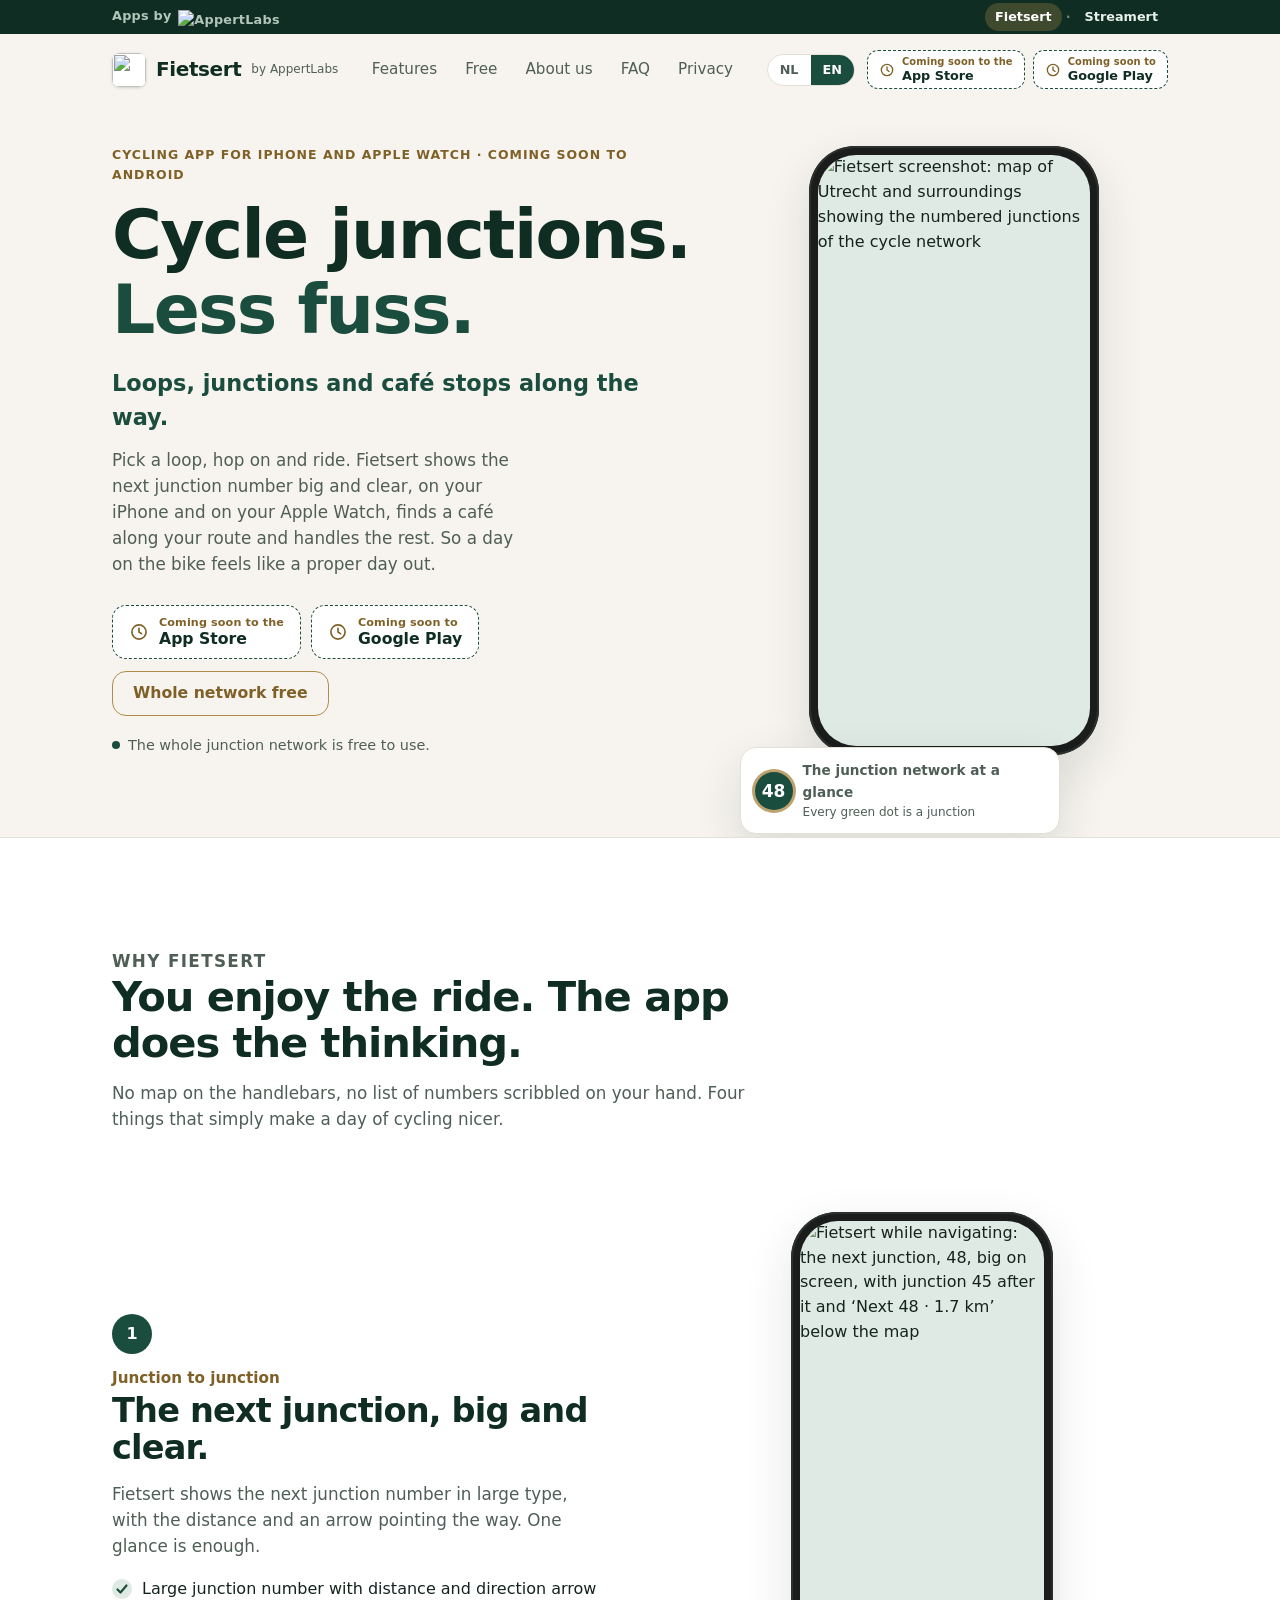
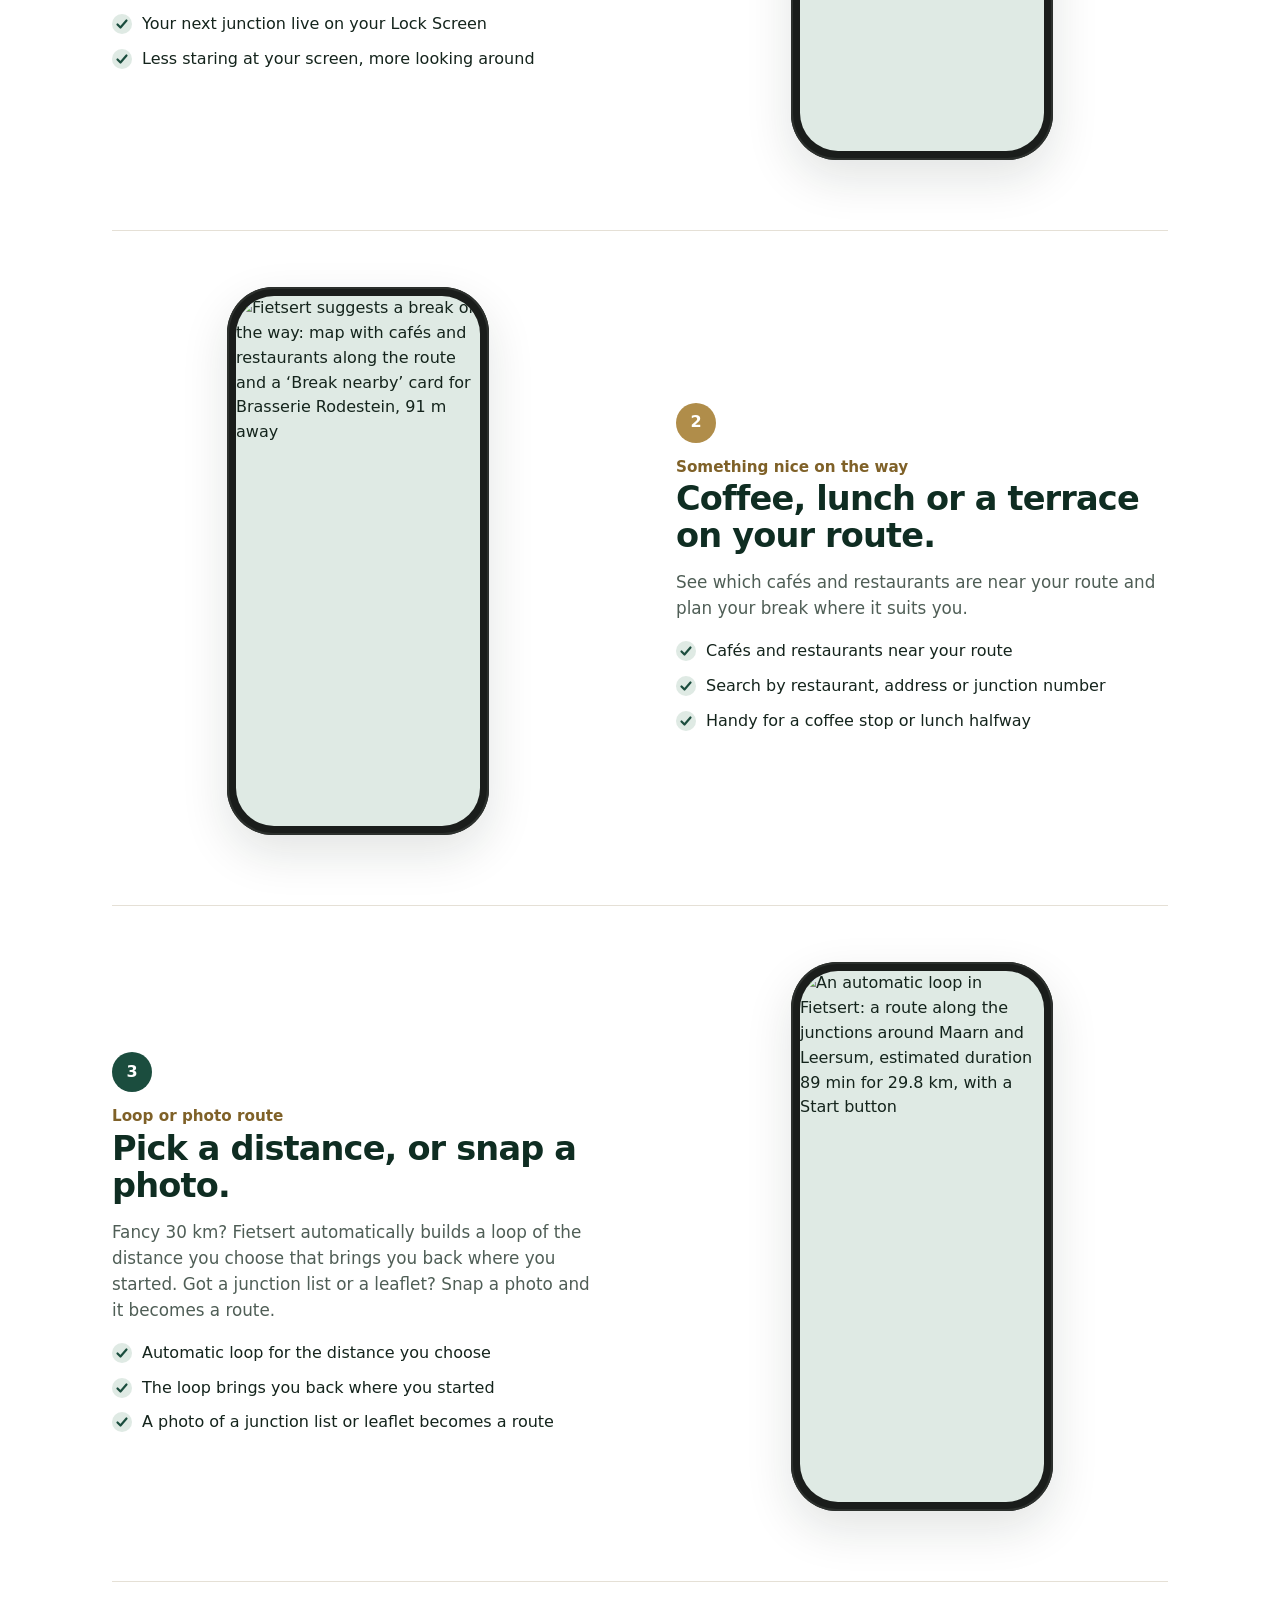
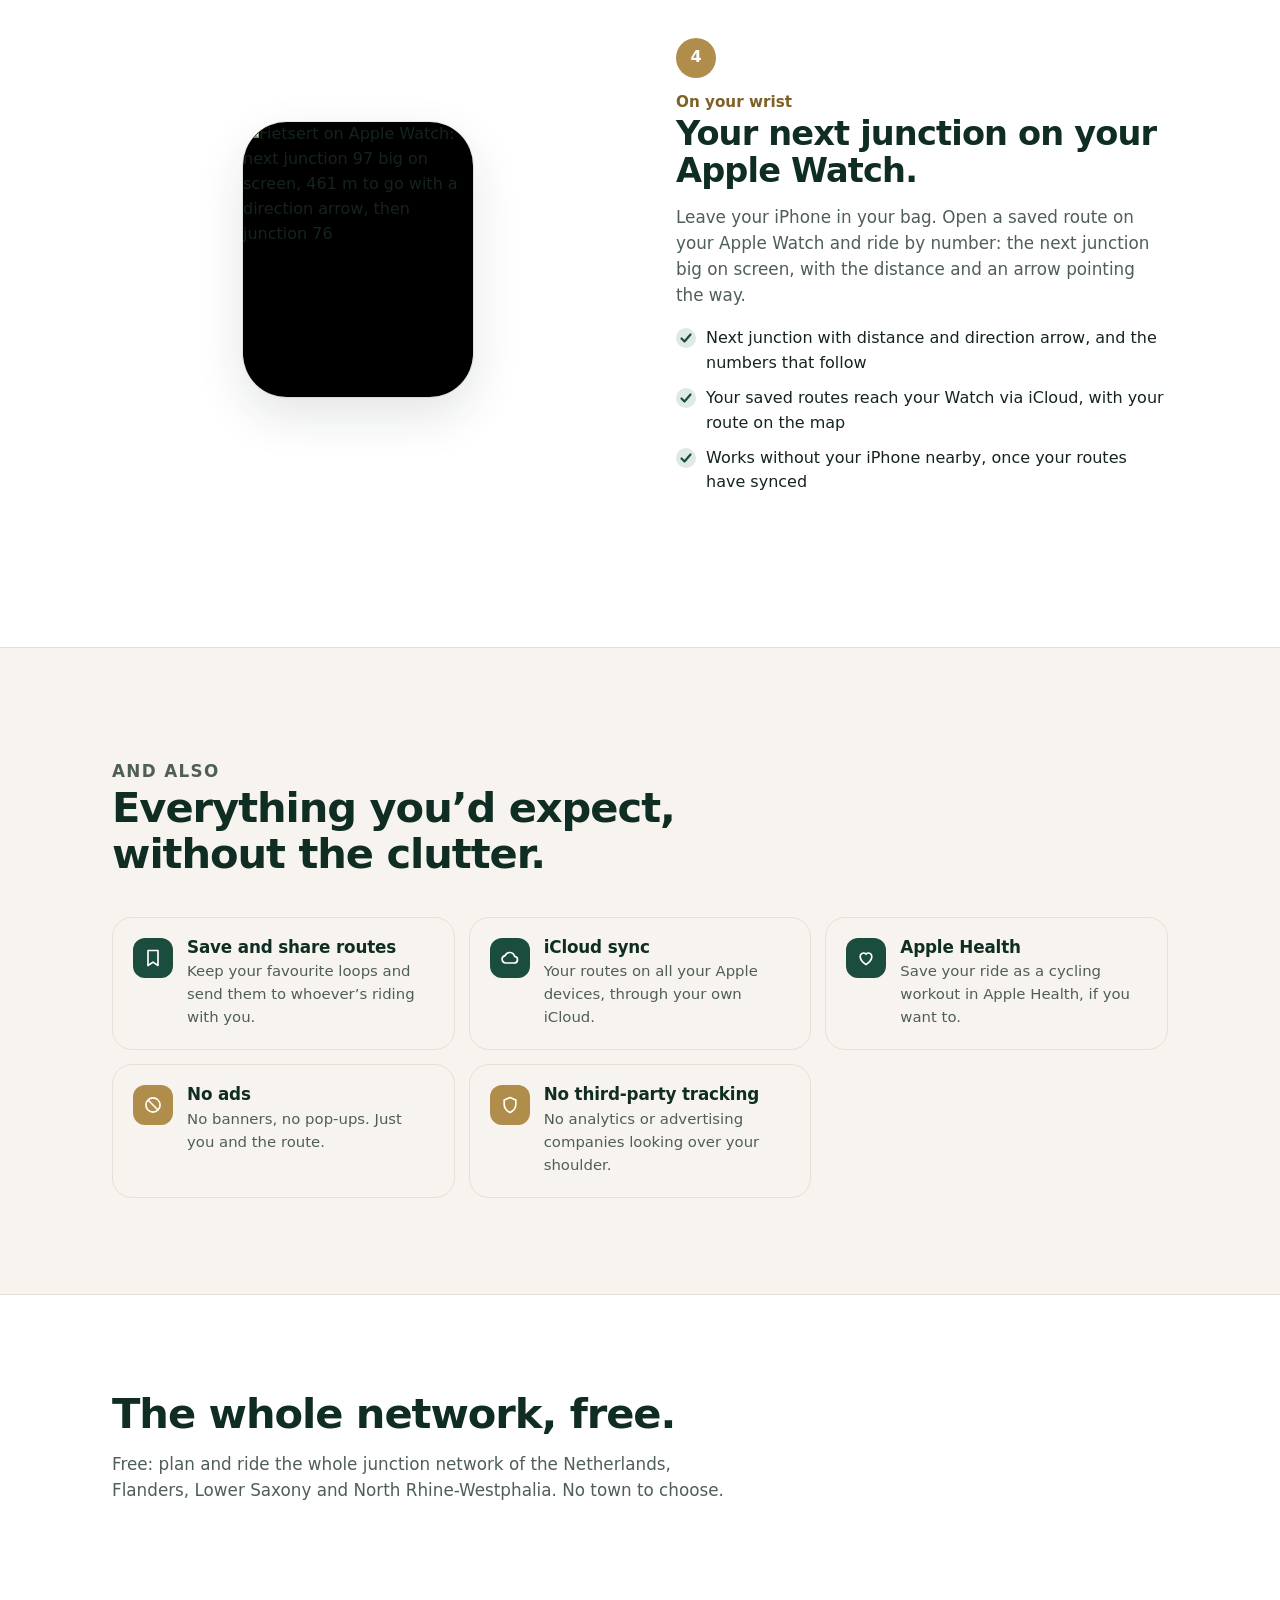
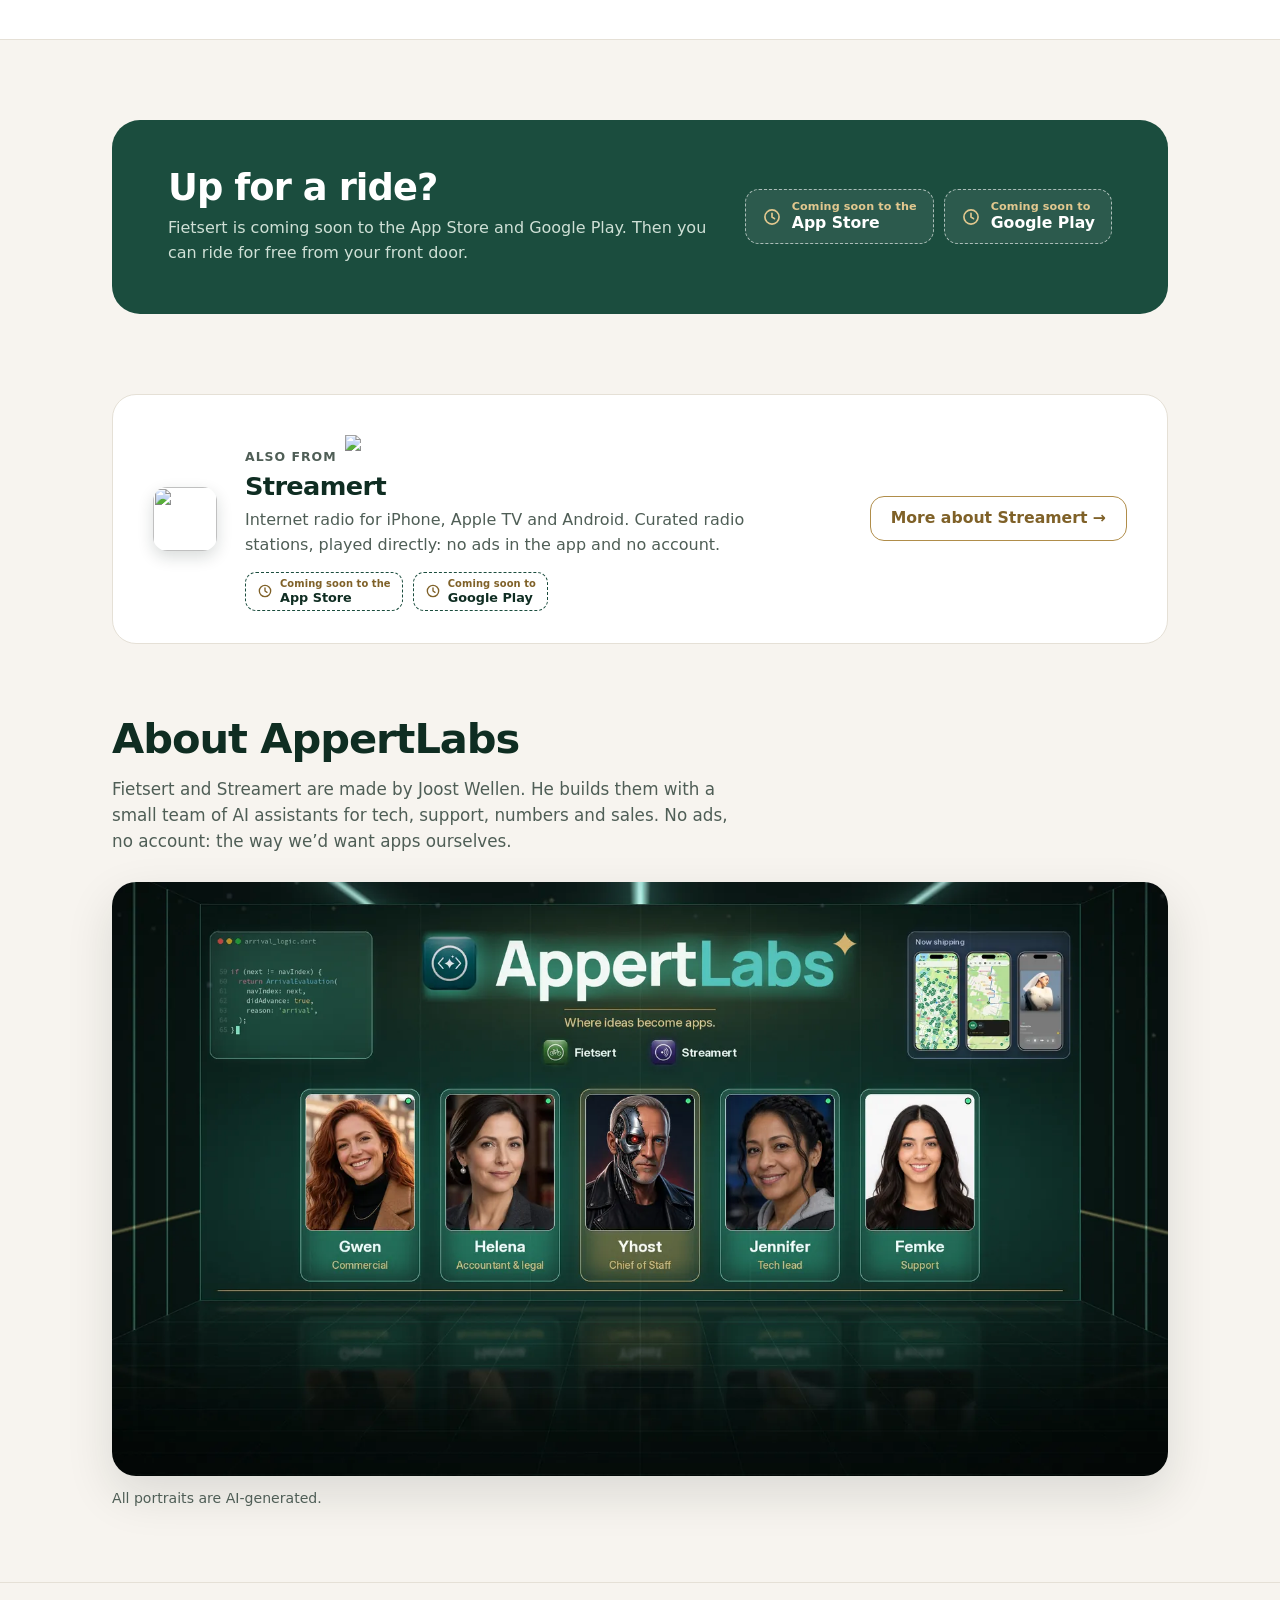
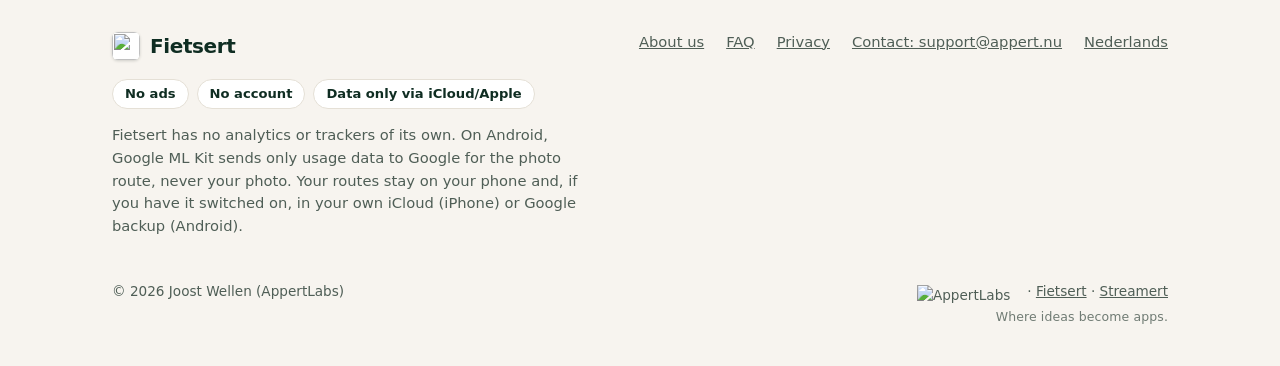
==== en/index.html @ 18fe3504 "Homepage + privacy: routes in Google backup on Android (NL+EN)" ====
<!DOCTYPE html>
<html lang="en">
<head>
<meta charset="utf-8">
<meta name="viewport" content="width=device-width, initial-scale=1">
<title>Fietsert – cycle junctions with less fuss | cycling app by AppertLabs</title>
<meta name="description" content="Fietsert is the app for cycling the Dutch junction network (knooppunten), coming soon to the App Store: guidance from junction to junction with the next junction big on screen, on your lock screen and on your Apple Watch, café stops along the way, automatic loops and routes from a photo. No ads, no account.">
<meta name="theme-color" content="#1b4d3e">
<link rel="canonical" href="https://appert.nu/en/">
<link rel="alternate" hreflang="nl" href="https://appert.nu/">
<link rel="alternate" hreflang="en" href="https://appert.nu/en/">
<link rel="alternate" hreflang="x-default" href="https://appert.nu/">
<meta property="og:type" content="website">
<meta property="og:site_name" content="Fietsert">
<meta property="og:locale" content="en_GB">
<meta property="og:locale:alternate" content="nl_NL">
<meta property="og:url" content="https://appert.nu/en/">
<meta property="og:title" content="Fietsert – Cycle junctions. Less fuss.">
<meta property="og:description" content="Loops, junctions and café stops along the way. The calm cycle-junction app for iPhone and Apple Watch. Coming soon to the App Store and Google Play. No ads, no account.">
<meta property="og:image" content="https://appert.nu/assets/og-image-en.png">
<meta property="og:image:width" content="1200">
<meta property="og:image:height" content="630">
<meta property="og:image:alt" content="Fietsert – Cycle junctions. Less fuss.">
<meta name="twitter:card" content="summary_large_image">
<link rel="icon" href="../assets/fietsert-favicon-64.png" type="image/png" sizes="64x64">
<link rel="apple-touch-icon" href="../assets/fietsert-icon-180.png">
<link rel="stylesheet" href="../assets/style.css">
</head>
<body>
<a class="skip" href="#main">Skip to content</a>

<div class="topbar">
  <div class="wrap">
    <span class="topbar-label"><span class="topbar-words">Apps by </span><img class="lab-lockup" src="../assets/appertlabs-lockup-on-dark.svg" alt="AppertLabs" width="105" height="18"></span>
    <nav class="app-nav" aria-label="Apps">
      <a href="../index.html" aria-current="page">Fietsert</a><span class="sep" aria-hidden="true">·</span><a href="../streamert/index.html">Streamert</a>
    </nav>
  </div>
</div>

<header class="site-header">
  <div class="wrap">
    <a class="brand" href="index.html" aria-label="Fietsert – home">
      <img class="app-icon" src="../assets/fietsert-icon-180.png" alt="" width="34" height="34">
      <span class="brand-name">Fietsert</span>
      <span class="brand-by">by AppertLabs</span>
    </a>
    <nav class="site-nav" aria-label="Main menu">
      <a href="#features">Features</a>
      <a href="#free">Free</a>
      <a href="#about">About us</a>
      <a href="faq.html">FAQ</a>
      <a href="privacy.html">Privacy</a>
    </nav>
    <div class="header-actions">
      <div class="lang" aria-label="Taal / Language">
        <a href="../index.html" hreflang="nl" lang="nl">NL</a>
        <span aria-current="true" lang="en">EN</span>
      </div>
      <div class="store-soon header-store" role="group" aria-label="Coming soon">
        <!-- TODO: not live yet. Replace this "coming soon" label with a real App Store link (with Apple's official badge, hosted locally in assets/) once Fietsert is on the App Store -->
        <span class="btn btn-soon btn-sm" data-todo="app-store-link"><svg viewBox="0 0 24 24" aria-hidden="true"><circle cx="12" cy="12" r="8.5" fill="none" stroke="currentColor" stroke-width="2"/><path d="M12 7.5V12l3 2" fill="none" stroke="currentColor" stroke-width="2" stroke-linecap="round" stroke-linejoin="round"/></svg><span class="store-text"><small>Coming soon to the</small>App Store</span></span>
        <!-- TODO: not live yet. Replace this "coming soon" label with a real Google Play link (with Google's official Google Play badge, hosted locally in assets/) once Fietsert is on Google Play -->
        <span class="btn btn-soon btn-sm" data-todo="google-play-link"><svg viewBox="0 0 24 24" aria-hidden="true"><circle cx="12" cy="12" r="8.5" fill="none" stroke="currentColor" stroke-width="2"/><path d="M12 7.5V12l3 2" fill="none" stroke="currentColor" stroke-width="2" stroke-linecap="round" stroke-linejoin="round"/></svg><span class="store-text"><small>Coming soon to</small>Google Play</span></span>
      </div>
    </div>
  </div>
</header>

<main id="main">

  <!-- ============ HERO ============ -->
  <section class="hero">
    <div class="wrap">
      <div>
        <p class="eyebrow">Cycling app for iPhone and Apple Watch · coming soon to Android</p>
        <h1><span class="line">Cycle junctions.</span> <span class="line accent">Less fuss.</span></h1>
        <p class="subline">Loops, junctions and café stops along the way.</p>
        <p class="lede">Pick a loop, hop on and ride. Fietsert shows the next junction number big and clear, on your iPhone and on your Apple Watch, finds a café along your route and handles the rest. So a day on the bike feels like a proper day out.</p>
        <div class="cta-row">
          <div class="store-soon" role="group" aria-label="Coming soon">
            <!-- TODO: not live yet. Replace this "coming soon" label with a real App Store link (with Apple's official badge, hosted locally in assets/) once Fietsert is on the App Store -->
            <span class="btn btn-soon" data-todo="app-store-link"><svg viewBox="0 0 24 24" aria-hidden="true"><circle cx="12" cy="12" r="8.5" fill="none" stroke="currentColor" stroke-width="2"/><path d="M12 7.5V12l3 2" fill="none" stroke="currentColor" stroke-width="2" stroke-linecap="round" stroke-linejoin="round"/></svg><span class="store-text"><small>Coming soon to the</small>App Store</span></span>
            <!-- TODO: not live yet. Replace this "coming soon" label with a real Google Play link (with Google's official Google Play badge, hosted locally in assets/) once Fietsert is on Google Play -->
            <span class="btn btn-soon" data-todo="google-play-link"><svg viewBox="0 0 24 24" aria-hidden="true"><circle cx="12" cy="12" r="8.5" fill="none" stroke="currentColor" stroke-width="2"/><path d="M12 7.5V12l3 2" fill="none" stroke="currentColor" stroke-width="2" stroke-linecap="round" stroke-linejoin="round"/></svg><span class="store-text"><small>Coming soon to</small>Google Play</span></span>
          </div>
          <a class="btn btn-ghost" href="#free">Whole network free</a>
        </div>
        <p class="free-note"><span class="dot" aria-hidden="true"></span>The whole junction network is free to use.</p>
      </div>

      <div class="hero-visual">
        <!-- Real screenshot from the Fietsert repo (screenshots/smoke-ios-dedupe.png), resized to WebP. -->
        <div class="phone shot">
          <img src="../assets/fietsert-screen-kaart-600.webp" width="600" height="1304" alt="Fietsert screenshot: map of Utrecht and surroundings showing the numbered junctions of the cycle network" fetchpriority="high">
        </div>
        <div class="float-card float-live" aria-hidden="true">
          <span class="live-num">48</span>
          <span><b>The junction network at a glance</b><span>Every green dot is a junction</span></span>
        </div>
      </div>
    </div>
  </section>

  <!-- ============ PILLARS ============ -->
  <section class="section band" id="features">
    <div class="wrap">
      <div class="section-head">
        <p class="eyebrow">Why Fietsert</p>
        <h2>You enjoy the ride. The app does the thinking.</h2>
        <p>No map on the handlebars, no list of numbers scribbled on your hand. Four things that simply make a day of cycling nicer.</p>
      </div>

      <!-- Pillar 1: Junction to junction -->
      <div class="pillar">
        <div class="pillar-text">
          <span class="pillar-num">1</span>
          <h3><small>Junction to junction</small>The next junction, big and clear.</h3>
          <p>Fietsert shows the next junction number in large type, with the distance and an arrow pointing the way. One glance is enough.</p>
          <ul class="ticks">
            <li>Large junction number with distance and direction arrow</li>
            <li>Your next junction live on your Lock Screen</li>
            <li>Less staring at your screen, more looking around</li>
          </ul>
        </div>
        <div class="pillar-visual">
          <div class="phone shot">
            <img src="../assets/fietsert-screen-navigating-en-600.webp" width="600" height="1304" alt="Fietsert while navigating: the next junction, 48, big on screen, with junction 45 after it and ‘Next 48 · 1.7 km’ below the map" loading="lazy" decoding="async">
          </div>
        </div>
      </div>

      <!-- Pillar 2: Onderweg iets leuks -->
      <div class="pillar flip">
        <div class="pillar-text">
          <span class="pillar-num gold">2</span>
          <h3><small>Something nice on the way</small>Coffee, lunch or a terrace on your route.</h3>
          <p>See which cafés and restaurants are near your route and plan your break where it suits you.</p>
          <ul class="ticks">
            <li>Cafés and restaurants near your route</li>
            <li>Search by restaurant, address or junction number</li>
            <li>Handy for a coffee stop or lunch halfway</li>
          </ul>
        </div>
        <div class="pillar-visual">
          <div class="phone shot">
            <img src="../assets/fietsert-screen-pauze-en-600.webp" width="600" height="1304" alt="Fietsert suggests a break on the way: map with cafés and restaurants along the route and a ‘Break nearby’ card for Brasserie Rodestein, 91 m away" loading="lazy" decoding="async">
          </div>
        </div>
      </div>

      <!-- Pillar 3: Rondje of foto-route -->
      <div class="pillar">
        <div class="pillar-text">
          <span class="pillar-num">3</span>
          <h3><small>Loop or photo route</small>Pick a distance, or snap a photo.</h3>
          <p>Fancy 30 km? Fietsert automatically builds a loop of the distance you choose that brings you back where you started. Got a junction list or a leaflet? Snap a photo and it becomes a route.</p>
          <ul class="ticks">
            <li>Automatic loop for the distance you choose</li>
            <li>The loop brings you back where you started</li>
            <li>A photo of a junction list or leaflet becomes a route</li>
          </ul>
        </div>
        <div class="pillar-visual">
          <div class="phone shot">
            <img src="../assets/fietsert-screen-rondje-en-600.webp" width="600" height="1304" alt="An automatic loop in Fietsert: a route along the junctions around Maarn and Leersum, estimated duration 89 min for 29.8 km, with a Start button" loading="lazy" decoding="async">
          </div>
        </div>
      </div>

      <!-- Pillar 4: Apple Watch -->
      <div class="pillar flip" id="apple-watch">
        <div class="pillar-text">
          <span class="pillar-num gold">4</span>
          <h3><small>On your wrist</small>Your next junction on your Apple Watch.</h3>
          <p>Leave your iPhone in your bag. Open a saved route on your Apple Watch and ride by number: the next junction big on screen, with the distance and an arrow pointing the way.</p>
          <ul class="ticks">
            <li>Next junction with distance and direction arrow, and the numbers that follow</li>
            <li>Your saved routes reach your Watch via iCloud, with your route on the map</li>
            <li>Works without your iPhone nearby, once your routes have synced</li>
          </ul>
        </div>
        <div class="pillar-visual">
          <div class="watch shot">
            <img src="../assets/fietsert-screen-watch-en-416.webp" width="416" height="496" alt="Fietsert on Apple Watch: next junction 97 big on screen, 461 m to go with a direction arrow, then junction 76" loading="lazy" decoding="async">
          </div>
        </div>
      </div>
    </div>
  </section>

  <!-- ============ SECONDARY FEATURES ============ -->
  <section class="section" aria-labelledby="more-title">
    <div class="wrap">
      <div class="section-head">
        <p class="eyebrow">And also</p>
        <h2 id="more-title">Everything you’d expect, without the clutter.</h2>
      </div>
      <div class="features">
        <div class="feature">
          <span class="feature-icon"><svg viewBox="0 0 24 24" aria-hidden="true"><path d="M6 3h12v18l-6-4-6 4z" fill="none" stroke="currentColor" stroke-width="2" stroke-linejoin="round"/></svg></span>
          <div><h3>Save and share routes</h3><p>Keep your favourite loops and send them to whoever’s riding with you.</p></div>
        </div>
        <div class="feature">
          <span class="feature-icon"><svg viewBox="0 0 24 24" aria-hidden="true"><path d="M7 18h10a4 4 0 0 0 .5-7.97A6 6 0 0 0 6.1 9.1 4.5 4.5 0 0 0 7 18z" fill="none" stroke="currentColor" stroke-width="2" stroke-linejoin="round"/></svg></span>
          <div><h3>iCloud sync</h3><p>Your routes on all your Apple devices, through your own iCloud.</p></div>
        </div>
        <div class="feature">
          <span class="feature-icon"><svg viewBox="0 0 24 24" aria-hidden="true"><path d="M12 20s-7-4.4-7-10a4 4 0 0 1 7-2.6A4 4 0 0 1 19 10c0 5.6-7 10-7 10z" fill="none" stroke="currentColor" stroke-width="2" stroke-linejoin="round"/></svg></span>
          <div><h3>Apple Health</h3><p>Save your ride as a cycling workout in Apple Health, if you want to.</p></div>
        </div>
        <div class="feature">
          <span class="feature-icon gold"><svg viewBox="0 0 24 24" aria-hidden="true"><circle cx="12" cy="12" r="8.5" fill="none" stroke="currentColor" stroke-width="2"/><path d="M6 6l12 12" stroke="currentColor" stroke-width="2"/></svg></span>
          <div><h3>No ads</h3><p>No banners, no pop-ups. Just you and the route.</p></div>
        </div>
        <div class="feature">
          <span class="feature-icon gold"><svg viewBox="0 0 24 24" aria-hidden="true"><path d="M12 3l7 3v5c0 4.5-3 8-7 10-4-2-7-5.5-7-10V6z" fill="none" stroke="currentColor" stroke-width="2" stroke-linejoin="round"/></svg></span>
          <div><h3>No third-party tracking</h3><p>No analytics or advertising companies looking over your shoulder.</p></div>
        </div>
      </div>
    </div>
  </section>

  <!-- ============ FREE ============ -->
  <section class="section band" id="free" aria-labelledby="free-title">
    <div class="wrap">
      <div class="section-head">
        <h2 id="free-title">The whole network, free.</h2>
        <p>Free: plan and ride the whole junction network of the Netherlands, Flanders, Lower Saxony and North Rhine-Westphalia. No town to choose.</p>
      </div>
    </div>
  </section>

  <!-- ============ CTA ============ -->
  <section class="section cta-section" aria-label="Coming soon">
    <div class="wrap">
      <div class="cta-band">
        <div>
          <h2>Up for a ride?</h2>
          <p>Fietsert is coming soon to the App Store and Google Play. Then you can ride for free from your front door.</p>
        </div>
          <div class="store-soon" role="group" aria-label="Coming soon">
            <!-- TODO: not live yet. Replace this "coming soon" label with a real App Store link (with Apple's official badge, hosted locally in assets/) once Fietsert is on the App Store -->
            <span class="btn btn-soon" data-todo="app-store-link"><svg viewBox="0 0 24 24" aria-hidden="true"><circle cx="12" cy="12" r="8.5" fill="none" stroke="currentColor" stroke-width="2"/><path d="M12 7.5V12l3 2" fill="none" stroke="currentColor" stroke-width="2" stroke-linecap="round" stroke-linejoin="round"/></svg><span class="store-text"><small>Coming soon to the</small>App Store</span></span>
            <!-- TODO: not live yet. Replace this "coming soon" label with a real Google Play link (with Google's official Google Play badge, hosted locally in assets/) once Fietsert is on Google Play -->
            <span class="btn btn-soon" data-todo="google-play-link"><svg viewBox="0 0 24 24" aria-hidden="true"><circle cx="12" cy="12" r="8.5" fill="none" stroke="currentColor" stroke-width="2"/><path d="M12 7.5V12l3 2" fill="none" stroke="currentColor" stroke-width="2" stroke-linecap="round" stroke-linejoin="round"/></svg><span class="store-text"><small>Coming soon to</small>Google Play</span></span>
          </div>
      </div>
    </div>
  </section>

  <!-- ============ ALSO FROM APPERTLABS ============ -->
  <section class="also" aria-labelledby="also-title">
    <div class="wrap">
      <div class="also-card">
        <img class="app-icon" src="../assets/streamert-icon-180.png" alt="" width="64" height="64">
        <div>
          <p class="eyebrow">Also from <img class="lab-lockup" src="../assets/appertlabs-lockup-on-light.svg" alt="AppertLabs" width="100" height="17"></p>
          <h2 id="also-title">Streamert</h2>
          <p>Internet radio for iPhone, Apple TV and Android. Curated radio stations, played directly: no ads in the app and no account.</p>
          <div class="store-soon" role="group" aria-label="Coming soon">
            <!-- TODO: not live yet. Replace with a real App Store link (official Apple badge) once Streamert is on the App Store -->
            <span class="btn btn-soon btn-sm" data-todo="app-store-link"><svg viewBox="0 0 24 24" aria-hidden="true"><circle cx="12" cy="12" r="8.5" fill="none" stroke="currentColor" stroke-width="2"/><path d="M12 7.5V12l3 2" fill="none" stroke="currentColor" stroke-width="2" stroke-linecap="round" stroke-linejoin="round"/></svg><span class="store-text"><small>Coming soon to the</small>App Store</span></span>
            <!-- TODO: not live yet. Replace with a real Google Play link (official Google Play badge) once Streamert is on Google Play -->
            <span class="btn btn-soon btn-sm" data-todo="google-play-link"><svg viewBox="0 0 24 24" aria-hidden="true"><circle cx="12" cy="12" r="8.5" fill="none" stroke="currentColor" stroke-width="2"/><path d="M12 7.5V12l3 2" fill="none" stroke="currentColor" stroke-width="2" stroke-linecap="round" stroke-linejoin="round"/></svg><span class="store-text"><small>Coming soon to</small>Google Play</span></span>
          </div>
        </div>
        <a class="btn btn-ghost" href="streamert/index.html">More about Streamert →</a>
      </div>
    </div>
  </section>

  <!-- ============ ABOUT APPERTLABS ============ -->
  <section class="about" id="about" aria-labelledby="about-title">
    <div class="wrap">
      <div class="section-head">
        <h2 id="about-title">About AppertLabs</h2>
        <p>Fietsert and Streamert are made by Joost Wellen. He builds them with a small team of AI assistants for tech, support, numbers and sales. No ads, no account: the way we’d want apps ourselves.</p>
      </div>
      <figure class="team-photo">
        <picture>
          <source media="(max-width: 599px)" srcset="../assets/appertlabs-team-square-800.webp 800w, ../assets/appertlabs-team-square-1200.webp 1200w" sizes="calc(100vw - 40px)" width="1200" height="1500">
          <img src="../assets/appertlabs-team-1600.webp" srcset="../assets/appertlabs-team-1600.webp 1600w, ../assets/appertlabs-team-2400.webp 2400w" sizes="(min-width: 1120px) 1056px, (min-width: 768px) calc(100vw - 64px), calc(100vw - 40px)" width="1600" height="900" alt="The AppertLabs team: Gwen (Commercial), Helena (Accountant &amp; legal), Yhost (Chief of Staff), Jennifer (Tech lead) and Femke (Support), all AI assistants." loading="lazy" decoding="async">
        </picture>
        <figcaption>All portraits are AI-generated.</figcaption>
      </figure>
    </div>
  </section>

</main>

<footer class="site-footer">
  <div class="wrap">
    <div class="footer-grid">
      <div>
        <a class="brand" href="index.html"><img class="app-icon" src="../assets/fietsert-icon-180.png" alt="" width="28" height="28"><span class="brand-name">Fietsert</span></a>
        <ul class="footer-pledge">
          <li>No ads</li>
          <li>No account</li>
          <li>Data only via iCloud/Apple</li>
        </ul>
        <p>Fietsert has no analytics or trackers of its own. On Android, Google ML Kit sends only usage data to Google for the photo route, never your photo. Your routes stay on your phone and, if you have it switched on, in your own iCloud (iPhone) or Google backup (Android).</p>
      </div>
      <nav class="footer-links" aria-label="Footer">
        <a href="#about">About us</a>
        <a href="faq.html">FAQ</a>
        <a href="privacy.html">Privacy</a>
        <a href="mailto:support@appert.nu">Contact: support@appert.nu</a>
        <a href="../index.html" hreflang="nl" lang="nl">Nederlands</a>
      </nav>
    </div>
    <div class="footer-bottom">
      <span>© 2026 Joost Wellen (AppertLabs)</span>
      <span class="footer-apps"><span class="footer-brand"><img class="lab-lockup" src="../assets/appertlabs-lockup-on-light.svg" alt="AppertLabs" width="105" height="18"> · <a href="index.html">Fietsert</a> · <a href="streamert/index.html">Streamert</a></span><span class="lab-slogan">Where ideas become apps.</span></span>
    </div>
  </div>
</footer>
</body>
</html>
---- assets/style.css ----
/* Fietsert – appert.nu
   Plain CSS, system fonts only, no external requests. */
:root {
  --cream: #f7f4ef;
  --cream-2: #efe9df;
  --ink: #14241c;
  --green: #1b4d3e;
  --green-deep: #0f2d22;
  --green-soft: #dfeae4;
  --gold: #b08d4a;
  --gold-text: #7f6128;   /* darker gold for text contrast */
  --gold-soft: #f3ead7;
  --muted: #4f5e56;
  --card: #ffffff;
  --line: #e5e0d6;
  --radius: 20px;
  --shadow: 0 18px 48px rgba(20, 36, 28, 0.12);
  --font: system-ui, -apple-system, BlinkMacSystemFont, "Segoe UI", Roboto, "Helvetica Neue", Arial, sans-serif;
}

*, *::before, *::after { box-sizing: border-box; }
html { -webkit-text-size-adjust: 100%; scroll-behavior: smooth; }
@media (prefers-reduced-motion: reduce) { html { scroll-behavior: auto; } }
body {
  margin: 0;
  font-family: var(--font);
  background: var(--cream);
  color: var(--ink);
  line-height: 1.55;
  font-size: 1rem;
  -webkit-font-smoothing: antialiased;
}
img, svg { display: block; max-width: 100%; }
a { color: var(--green); }
a:hover { color: var(--green-deep); }
:focus-visible { outline: 3px solid var(--gold); outline-offset: 3px; border-radius: 6px; }

.skip {
  position: absolute; left: -9999px; top: 8px;
  background: var(--green-deep); color: #fff; padding: 8px 14px; border-radius: 8px; z-index: 10;
}
.skip:focus { left: 8px; }

.wrap { width: 100%; max-width: 1120px; margin: 0 auto; padding: 0 20px; }
@media (min-width: 768px) { .wrap { padding: 0 32px; } }

/* ---------- Header ---------- */
.site-header { padding: 16px 0; }
.site-header .wrap { display: flex; align-items: center; justify-content: space-between; gap: 16px; }
.brand { display: inline-flex; align-items: center; gap: 10px; text-decoration: none; color: var(--green-deep); }
.brand svg { width: 34px; height: 34px; }
.brand-name { font-weight: 800; font-size: 1.25rem; letter-spacing: -0.02em; }
.brand-by { font-size: 0.75rem; color: var(--muted); font-weight: 500; letter-spacing: 0; display: none; }
@media (min-width: 560px) { .brand-by { display: inline; } }
.site-nav { display: none; gap: 28px; }
.site-nav a { color: var(--muted); text-decoration: none; font-size: 0.95rem; font-weight: 500; }
.site-nav a:hover { color: var(--green-deep); }
@media (min-width: 900px) { .site-nav { display: flex; } }
.header-actions { display: flex; align-items: center; gap: 12px; }
.lang {
  display: inline-flex; border: 1px solid var(--line); border-radius: 999px; overflow: hidden;
  font-size: 0.8rem; font-weight: 700; background: var(--card);
}
.lang a, .lang span { padding: 6px 12px; text-decoration: none; color: var(--muted); line-height: 1.4; }
.lang [aria-current="true"] { background: var(--green); color: #fff; }
.lang a:hover { color: var(--green-deep); background: var(--green-soft); }
.header-store { display: none; }
@media (min-width: 640px) { .header-store { display: inline-flex; } }

/* ---------- Buttons ---------- */
.btn {
  display: inline-flex; align-items: center; justify-content: center; gap: 10px;
  border-radius: 14px; padding: 12px 20px; font-weight: 650; font-size: 0.98rem;
  text-decoration: none; line-height: 1.2; border: 1.5px solid transparent;
}
.btn-store { background: #111; color: #fff; }
.btn-store:hover { background: #000; color: #fff; }
.btn-store small { display: block; font-size: 0.7rem; font-weight: 500; opacity: 0.8; }
.btn-store .store-text { text-align: left; }
.btn-store svg { width: 20px; height: 20px; flex: none; }
.btn-ghost { color: var(--gold-text); border-color: var(--gold); background: transparent; }
.btn-ghost:hover { background: var(--gold-soft); color: var(--gold-text); }
.btn-sm { padding: 8px 14px; font-size: 0.85rem; border-radius: 12px; }

/* ---------- Hero ---------- */
.hero { padding: 24px 0 56px; overflow: hidden; }
.hero .wrap { display: grid; gap: 48px; align-items: center; }
@media (min-width: 900px) {
  .hero { padding: 40px 0 80px; }
  .hero .wrap { grid-template-columns: 1.15fr 0.85fr; }
}
.eyebrow {
  display: inline-block; font-size: 0.78rem; font-weight: 700; letter-spacing: 0.08em; text-transform: uppercase;
  color: var(--gold-text); margin: 0 0 14px;
}
h1, h2, h3 { color: var(--green-deep); letter-spacing: -0.025em; line-height: 1.1; margin: 0; }
h1 { font-size: clamp(2.5rem, 7vw, 4.25rem); font-weight: 800; }
h1 .line { display: block; }
h1 .accent { color: var(--green); }
.subline { font-size: clamp(1.15rem, 2.2vw, 1.4rem); color: var(--green); font-weight: 600; margin: 18px 0 12px; }
.lede { color: var(--muted); font-size: 1.05rem; max-width: 40ch; margin: 0 0 28px; }
.cta-row { display: flex; flex-wrap: wrap; gap: 12px; align-items: center; }
.free-note { margin: 18px 0 0; font-size: 0.9rem; color: var(--muted); display: flex; gap: 8px; align-items: center; }
.free-note .dot { width: 8px; height: 8px; border-radius: 50%; background: var(--green); flex: none; }
.hero-visual { position: relative; display: flex; justify-content: center; }

/* ---------- Phone placeholder ---------- */
.phone {
  position: relative; width: clamp(230px, 64vw, 290px); aspect-ratio: 9 / 19.5;
  background: #1a1d1b; border-radius: 46px; padding: 10px;
  box-shadow: var(--shadow), inset 0 0 0 2px #2c302d;
  flex: none;
}
.screen {
  position: relative; height: 100%; border-radius: 37px; overflow: hidden;
  background: var(--cream); display: flex; flex-direction: column;
  font-size: 12px; color: var(--ink);
}
.screen.dark { background: linear-gradient(170deg, #2a4a3d 0%, #10251c 70%); color: #fff; }
.island { position: absolute; top: 10px; left: 50%; transform: translateX(-50%); width: 34%; height: 24px; background: #000; border-radius: 20px; z-index: 2; }
.statusbar { display: flex; justify-content: space-between; padding: 12px 22px 0; font-weight: 700; font-size: 12px; height: 38px; }
.placeholder-tag {
  position: absolute; left: 50%; bottom: -14px; transform: translateX(-50%);
  background: var(--gold); color: #fff; font-size: 0.72rem; font-weight: 700; letter-spacing: 0.04em;
  text-transform: uppercase; padding: 5px 12px; border-radius: 999px; white-space: nowrap; z-index: 3;
  box-shadow: 0 6px 16px rgba(20,36,28,0.18);
}

/* in-screen UI sketch bits */
.ui-pad { padding: 8px 14px; }
.ui-label { font-size: 10px; text-transform: uppercase; letter-spacing: 0.08em; color: var(--muted); font-weight: 700; }
.dark .ui-label { color: rgba(255,255,255,0.7); }
.coach {
  margin: 6px 14px 0; background: var(--card); border-radius: 22px; padding: 16px; text-align: center;
  box-shadow: 0 6px 18px rgba(20,36,28,0.08); border: 1px solid var(--line);
}
.coach-num {
  width: 104px; height: 104px; margin: 10px auto 8px; border-radius: 50%; background: var(--green); color: #fff;
  display: grid; place-items: center; font-size: 50px; font-weight: 800; letter-spacing: -0.03em;
  box-shadow: 0 0 0 6px var(--green-soft);
}
.coach-row { display: flex; align-items: center; justify-content: center; gap: 10px; font-size: 22px; font-weight: 800; color: var(--green-deep); }
.coach-row svg { width: 30px; height: 30px; }
.coach-next { margin-top: 8px; color: var(--muted); font-size: 11px; }
.mini-map { flex: 1; margin: 10px 14px 14px; border-radius: 18px; background: var(--green-soft); position: relative; overflow: hidden; min-height: 60px; }
.mini-map svg { position: absolute; inset: 0; width: 100%; height: 100%; }
.searchbar {
  margin: 4px 12px 8px; background: var(--card); border: 1px solid var(--line); border-radius: 12px;
  padding: 8px 10px; color: var(--muted); font-size: 10.5px; display: flex; gap: 6px; align-items: center;
}
.searchbar svg { width: 12px; height: 12px; flex: none; }
.sheet {
  background: var(--card); border-top-left-radius: 20px; border-top-right-radius: 20px; padding: 10px 14px 18px;
  box-shadow: 0 -6px 18px rgba(20,36,28,0.08);
}
.sheet::before { content: ""; display: block; width: 36px; height: 4px; border-radius: 4px; background: var(--line); margin: 0 auto 10px; }
.poi { display: flex; align-items: center; gap: 10px; padding: 6px 0; border-bottom: 1px solid var(--line); }
.poi:last-child { border-bottom: 0; }
.poi-icon { width: 26px; height: 26px; border-radius: 50%; background: var(--gold-soft); color: var(--gold-text); display: grid; place-items: center; flex: none; }
.poi-icon svg { width: 14px; height: 14px; }
.poi b { display: block; font-size: 11.5px; }
.poi span { color: var(--muted); font-size: 10px; }
.seg { display: flex; margin: 4px 14px 10px; background: var(--cream-2); border-radius: 10px; padding: 3px; font-weight: 700; font-size: 11px; }
.seg span { flex: 1; text-align: center; padding: 6px 0; border-radius: 8px; color: var(--muted); }
.seg .on { background: var(--card); color: var(--green-deep); box-shadow: 0 1px 4px rgba(0,0,0,0.08); }
.chips { display: flex; gap: 6px; padding: 0 14px; }
.chips span { flex: 1; text-align: center; border: 1px solid var(--line); background: var(--card); border-radius: 10px; padding: 7px 0; font-weight: 700; font-size: 11.5px; }
.chips .on { background: var(--green); border-color: var(--green); color: #fff; }
.toggle-row { display: flex; justify-content: space-between; align-items: center; margin: 10px 14px 0; background: var(--card); border: 1px solid var(--line); border-radius: 12px; padding: 8px 10px; font-size: 11px; font-weight: 600; }
.toggle { width: 30px; height: 18px; border-radius: 10px; background: var(--green); position: relative; flex: none; }
.toggle::after { content: ""; position: absolute; right: 2px; top: 2px; width: 14px; height: 14px; border-radius: 50%; background: #fff; }
.ui-btn { margin: 0 14px 16px; background: var(--green); color: #fff; text-align: center; font-weight: 700; border-radius: 12px; padding: 10px; font-size: 12px; }
.lock-time { text-align: center; font-size: 58px; font-weight: 300; letter-spacing: -0.02em; margin-top: 18px; line-height: 1; }
.lock-date { text-align: center; font-size: 13px; opacity: 0.8; margin-top: 6px; }
.live {
  margin: auto 12px 22px; background: rgba(12, 18, 15, 0.72); border-radius: 22px; padding: 12px 14px;
  display: flex; align-items: center; gap: 12px; color: #fff; border: 1px solid rgba(255,255,255,0.08);
}
.live-num { width: 46px; height: 46px; border-radius: 50%; background: var(--green); display: grid; place-items: center; font-size: 22px; font-weight: 800; flex: none; box-shadow: 0 0 0 3px rgba(176,141,74,0.8); }
.live-body { flex: 1; min-width: 0; }
.live-body b { display: block; font-size: 13px; }
.live-body span { font-size: 10.5px; opacity: 0.75; }
.live svg { width: 26px; height: 26px; flex: none; }

/* floating cards next to phones */
.float-card {
  position: absolute; background: var(--card); border: 1px solid var(--line); border-radius: 16px;
  box-shadow: var(--shadow); padding: 12px 14px; font-size: 0.8rem; color: var(--ink); z-index: 4;
}
.float-live { left: 0; top: calc(100% - 8px); display: flex; gap: 10px; align-items: center; max-width: 220px; }
.float-live .live-num { width: 38px; height: 38px; font-size: 17px; color: #fff; }
.float-live b { display: block; font-size: 0.85rem; }
.float-live span { color: var(--muted); font-size: 0.75rem; }
@media (max-width: 899px) { .hero .float-live { display: none; } }

/* ---------- Sections ---------- */
section { scroll-margin-top: 16px; }
.section { padding: 64px 0; }
@media (min-width: 900px) { .section { padding: 96px 0; } }
.section-head { max-width: 640px; margin: 0 0 40px; }
.section-head h2 { font-size: clamp(1.9rem, 4vw, 2.6rem); font-weight: 800; }
.section-head p { color: var(--muted); font-size: 1.05rem; margin: 14px 0 0; }
.band { background: var(--card); border-top: 1px solid var(--line); border-bottom: 1px solid var(--line); }

/* pillars */
.pillar { display: grid; gap: 40px; align-items: center; padding: 28px 0 44px; }
.pillar + .pillar { border-top: 1px solid var(--line); padding-top: 56px; }
.pillar-visual { display: flex; justify-content: center; position: relative; padding-bottom: 14px; }
@media (min-width: 900px) {
  .pillar { grid-template-columns: 1fr 1fr; gap: 72px; padding: 40px 0 56px; }
  .pillar.flip .pillar-text { order: 2; }
}
.pillar-num {
  display: inline-grid; place-items: center; width: 40px; height: 40px; border-radius: 50%;
  background: var(--green); color: #fff; font-weight: 800; margin-bottom: 16px;
}
.pillar-num.gold { background: var(--gold); }
.pillar h3 { font-size: clamp(1.6rem, 3.2vw, 2.1rem); font-weight: 800; }
.pillar h3 small { display: block; font-size: 0.95rem; color: var(--gold-text); font-weight: 700; letter-spacing: 0; margin-bottom: 6px; }
.pillar p { color: var(--muted); font-size: 1.05rem; margin: 14px 0 18px; max-width: 46ch; }
.ticks { list-style: none; padding: 0; margin: 0; display: grid; gap: 10px; }
.ticks li { display: flex; gap: 10px; align-items: flex-start; }
.ticks li::before {
  content: ""; flex: none; width: 20px; height: 20px; margin-top: 2px; border-radius: 50%;
  background: var(--green-soft) url("data:image/svg+xml,%3Csvg xmlns='http://www.w3.org/2000/svg' viewBox='0 0 20 20'%3E%3Cpath d='M5.5 10.5l3 3 6-7' fill='none' stroke='%231b4d3e' stroke-width='2.2' stroke-linecap='round' stroke-linejoin='round'/%3E%3C/svg%3E") center / 20px no-repeat;
}

/* feature grid */
.features { display: grid; gap: 14px; grid-template-columns: 1fr; }
@media (min-width: 600px) { .features { grid-template-columns: 1fr 1fr; } }
@media (min-width: 960px) { .features { grid-template-columns: repeat(3, 1fr); } }
.feature { background: var(--cream); border: 1px solid var(--line); border-radius: var(--radius); padding: 20px; display: flex; gap: 14px; align-items: flex-start; }
.feature-icon { width: 40px; height: 40px; border-radius: 12px; background: var(--green); color: #fff; display: grid; place-items: center; flex: none; }
.feature-icon.gold { background: var(--gold); }
.feature-icon svg { width: 20px; height: 20px; }
.feature h3 { font-size: 1.05rem; letter-spacing: -0.01em; margin-bottom: 4px; }
.feature p { margin: 0; color: var(--muted); font-size: 0.93rem; }
.badge-soon { display: inline-block; margin-left: 6px; font-size: 0.68rem; font-weight: 700; text-transform: uppercase; letter-spacing: 0.06em; color: var(--gold-text); background: var(--gold-soft); border-radius: 999px; padding: 2px 8px; vertical-align: middle; }

/* pricing */
.plans { display: grid; gap: 16px; }
@media (min-width: 800px) { .plans { grid-template-columns: 1fr 1fr; } }
.plan { background: var(--card); border: 1px solid var(--line); border-radius: 24px; padding: 28px; display: flex; flex-direction: column; }
.plan.plus { background: var(--green-deep); color: #e8f0ea; border-color: var(--green-deep); }
.plan h3 { font-size: 1.5rem; font-weight: 800; }
.plan.plus h3 { color: #fff; }
.plan-kicker { font-size: 0.78rem; font-weight: 700; letter-spacing: 0.08em; text-transform: uppercase; color: var(--gold-text); margin-bottom: 8px; }
.plan.plus .plan-kicker { color: #d9bf86; }
.plan p { margin: 12px 0 18px; color: var(--muted); }
.plan.plus p { color: #c9d8cf; }
.plan .ticks li::before { background-color: var(--green-soft); }
.plan.plus .ticks li::before {
  background: rgba(176,141,74,0.25) url("data:image/svg+xml,%3Csvg xmlns='http://www.w3.org/2000/svg' viewBox='0 0 20 20'%3E%3Cpath d='M5.5 10.5l3 3 6-7' fill='none' stroke='%23e2c88f' stroke-width='2.2' stroke-linecap='round' stroke-linejoin='round'/%3E%3C/svg%3E") center / 20px no-repeat;
}
.plan-note { margin-top: auto; padding-top: 18px; font-size: 0.85rem; color: var(--muted); }
.plan.plus .plan-note { color: #a9bdb2; }

/* CTA band */
.cta-band { background: var(--green); color: #fff; border-radius: 28px; padding: 40px 28px; display: grid; gap: 20px; align-items: center; }
@media (min-width: 800px) { .cta-band { grid-template-columns: 1fr auto; padding: 48px 56px; } }
.cta-band h2 { color: #fff; font-size: clamp(1.7rem, 3.5vw, 2.3rem); font-weight: 800; }
.cta-band p { margin: 8px 0 0; color: #cfe0d6; }
.cta-band .btn-store { background: #fff; color: #111; }
.cta-band .btn-store:hover { background: var(--cream); color: #000; }

/* ---------- Footer ---------- */
.site-footer { padding: 48px 0 40px; margin-top: 64px; border-top: 1px solid var(--line); color: var(--muted); font-size: 0.92rem; }
.footer-grid { display: grid; gap: 24px; }
@media (min-width: 800px) { .footer-grid { grid-template-columns: 1.3fr 1fr; align-items: start; } }
.footer-pledge { display: flex; flex-wrap: wrap; gap: 8px; margin: 12px 0 0; padding: 0; list-style: none; }
.footer-pledge li { background: var(--card); border: 1px solid var(--line); border-radius: 999px; padding: 4px 12px; font-size: 0.82rem; font-weight: 600; color: var(--green-deep); }
.footer-links { display: flex; flex-wrap: wrap; gap: 8px 22px; }
@media (min-width: 800px) { .footer-links { justify-content: flex-end; } }
.footer-links a { color: var(--muted); }
.footer-bottom { margin-top: 28px; display: flex; flex-wrap: wrap; justify-content: space-between; gap: 8px; font-size: 0.85rem; }
.todo-mark { background: #fff3cd; color: #6b5200; border: 1px dashed #c9a227; border-radius: 6px; padding: 1px 6px; font-size: 0.8em; font-weight: 600; }

/* ---------- Privacy / text pages ---------- */
.doc { max-width: 720px; padding: 32px 0 24px; }
.doc h1 { font-size: clamp(2.1rem, 5vw, 3rem); margin-bottom: 12px; }
.doc .updated { color: var(--muted); font-size: 0.9rem; margin: 0 0 32px; }
.doc h2 { font-size: 1.35rem; margin: 36px 0 10px; }
.doc p, .doc li { color: #2d3b34; font-size: 1.02rem; }
.doc ul { padding-left: 1.2em; }
.doc li { margin-bottom: 6px; }
.doc .summary { background: var(--card); border: 1px solid var(--line); border-radius: var(--radius); padding: 20px 24px; }
.doc .summary ul { margin: 8px 0 0; }
.back { display: inline-block; margin-top: 28px; font-weight: 600; }

/* ---------- Refinements after visual check ---------- */
.pillar .phone { width: clamp(220px, 58vw, 262px); }
.live { gap: 10px; padding: 10px 12px; }
.live-num { width: 40px; height: 40px; font-size: 19px; }
.live-body b { font-size: 12px; white-space: nowrap; }
.live-body span { white-space: nowrap; }
.live svg { width: 22px; height: 22px; }
.lock-hills { position: absolute; left: 0; right: 0; bottom: 0; height: 45%; pointer-events: none; }
.screen.dark > *:not(.lock-hills) { position: relative; }
.screen.dark .island { position: absolute; }
.cta-section { padding: 56px 0 64px; }
@media (min-width: 900px) { .cta-section { padding: 80px 0; } }
.site-footer { margin-top: 0; }
@media (max-width: 599px) { .feature { padding: 16px; } }
.live { margin: auto 8px 18px; }
.live-body { overflow: hidden; }
.live-body b, .live-body span { text-overflow: ellipsis; overflow: hidden; }
@media (max-width: 599px) { .live svg { display: none; } }
.toggle-row { font-size: 10.5px; gap: 8px; }

/* ---------- AppertLabs app switcher (top bar) ---------- */
.topbar { background: var(--green-deep); color: #cfe0d6; font-size: 0.8rem; }
.topbar .wrap { display: flex; align-items: center; justify-content: space-between; gap: 12px; min-height: 34px; }
.topbar-label { font-weight: 600; letter-spacing: 0.02em; opacity: 0.85; white-space: nowrap; }
.app-nav { display: flex; align-items: center; gap: 4px; font-weight: 700; }
.app-nav a { color: #e8f0ea; text-decoration: none; padding: 4px 10px; border-radius: 999px; }
.app-nav a:hover { color: #fff; background: rgba(255,255,255,0.1); }
.app-nav a[aria-current="page"] { background: rgba(176,141,74,0.3); color: #fff; }
.app-nav .sep { opacity: 0.5; }

/* ---------- "Coming soon" store labels (not links, no official badges) ---------- */
.store-soon { display: flex; flex-wrap: wrap; gap: 10px; }
.btn-soon {
  background: var(--card); color: var(--green-deep); border: 1.5px dashed var(--green);
  cursor: default; user-select: none; padding: 10px 16px;
}
.btn-soon small { display: block; font-size: 0.7rem; font-weight: 600; color: var(--gold-text); letter-spacing: 0.01em; }
.btn-soon .store-text { text-align: left; white-space: nowrap; }
.btn-soon svg { width: 20px; height: 20px; flex: none; color: var(--gold-text); }
.btn-soon.btn-sm { padding: 5px 11px; font-size: 0.8rem; gap: 7px; border-radius: 11px; }
.btn-soon.btn-sm small { font-size: 0.62rem; }
.btn-soon.btn-sm svg { width: 16px; height: 16px; }
.cta-band .btn-soon { background: rgba(255,255,255,0.08); color: #fff; border-color: rgba(255,255,255,0.6); }
.cta-band .btn-soon small, .cta-band .btn-soon svg { color: #e2c88f; }
.header-store { display: none; gap: 8px; }
@media (min-width: 1180px) { .header-store { display: inline-flex; } }
@media (min-width: 900px) and (max-width: 1179px) { .site-nav { gap: 22px; } }

/* ---------- "Also from AppertLabs" ---------- */
.also { padding: 0 0 72px; }
.also-card {
  background: var(--card); border: 1px solid var(--line); border-radius: 24px; padding: 28px;
  display: grid; gap: 20px; align-items: center;
}
@media (min-width: 800px) { .also-card { grid-template-columns: auto 1fr auto; padding: 32px 40px; gap: 28px; } }
.also-card img { width: 64px; height: 64px; border-radius: 16px; }
.also-card .eyebrow { margin-bottom: 6px; }
.also-card h2 { font-size: 1.6rem; font-weight: 800; }
.also-card p { margin: 8px 0 0; color: var(--muted); max-width: 56ch; }
.footer-apps a { color: var(--muted); }

/* ---------- AppertLabs Spark lockup (icon + wordmark, outlined SVG; alt text carries the name) ----------
   The wordmark baseline sits at 76.2% of the lockup height, so vertical-align: -23.8% of the height
   puts it exactly on the text baseline of the surrounding words. */
img.lab-lockup { display: inline-block; height: 18px; width: auto; vertical-align: -4.3px; border-radius: 0; box-shadow: none; background: none; }
.topbar-label { opacity: 1; color: rgba(207, 224, 214, 0.85); flex: none; }
.topbar-label img.lab-lockup { margin-left: 2px; max-width: none; }
.also-card .eyebrow img.lab-lockup { width: auto; height: 17px; vertical-align: -4px; margin-left: 3px; border-radius: 0; box-shadow: none; }
.footer-apps { display: inline-flex; flex-direction: column; align-items: flex-end; gap: 4px; }
.footer-brand img.lab-lockup { margin-right: 1px; }
.lab-slogan { font-size: 0.78rem; color: var(--muted); opacity: 0.8; letter-spacing: 0.01em; }
@media (max-width: 799px) { .footer-apps { align-items: flex-start; } }
@media (max-width: 359px) { .topbar-words { display: none; } }

/* ---------- Streamert page ---------- */
.st-float { right: 0; top: calc(100% - 20px); display: flex; gap: 10px; align-items: center; max-width: 250px; }
.st-float .tv { width: 38px; height: 38px; border-radius: 10px; background: var(--green); color: #fff; display: grid; place-items: center; flex: none; }
.st-float .tv svg { width: 20px; height: 20px; }
.st-float b { display: block; font-size: 0.85rem; }
.st-float span { color: var(--muted); font-size: 0.75rem; }
@media (max-width: 899px) { .hero .st-float { display: none; } }

/* ---------- Real app icons (square PNGs from the app repos, iOS-style rounded) ---------- */
.app-icon { border-radius: 22.37%; box-shadow: 0 1px 3px rgba(20,36,28,0.18); background: var(--card); }
.also-card img.app-icon { border-radius: 22.37%; box-shadow: 0 6px 16px rgba(20,36,28,0.16); }

/* ---------- Real screenshots in a phone frame / honest pending placeholders ---------- */
/* The frame follows the capture: no fixed aspect-ratio on the frame, the img keeps its
   own intrinsic ratio (600x1304 Fietsert, 600x1299 Streamert) via height: auto, so no
   pixel of a screenshot is cropped. The 38px radius only rounds the screen corners. */
.phone.shot { padding: 9px; aspect-ratio: auto; height: auto; }
.phone.shot img { width: 100%; height: auto; object-fit: contain; border-radius: 38px; display: block; background: var(--green-soft); }
.phone.pending { background: #1a1d1b; }
.pending-screen {
  height: 100%; border-radius: 37px; background: repeating-linear-gradient(135deg, var(--cream) 0 14px, var(--cream-2) 14px 28px);
  display: flex; flex-direction: column; align-items: center; justify-content: center; gap: 14px; padding: 24px; text-align: center;
  color: var(--green-deep);
}
.pending-screen img { width: 56px; height: 56px; }
.pending-screen b { font-size: 0.95rem; line-height: 1.3; max-width: 16ch; }
.pending-screen.dark { background: repeating-linear-gradient(135deg, #2b2938 0 14px, #26242f 14px 28px); color: #fff; }
.also-card .store-soon { margin-top: 14px; }
.float-live { max-width: 320px; }

/* ---------- Apple Watch: the real screen capture, no drawn case ---------- */
/* Series 10 (46 mm) display: 416x496 px with a corner radius of about 79 px
   (19% / 16%), derived from Apple's 1,220 mm2 display area at 326 ppi.
   Every capture pixel outside that radius is pure black, so the rounding
   hides no content; aspect-ratio matches the capture, so nothing is cropped. */
.watch {
  position: relative; width: clamp(180px, 50vw, 230px); aspect-ratio: 416 / 496; flex: none;
  background: #000; border-radius: 19% / 16%; overflow: hidden;
  box-shadow: var(--shadow), 0 0 0 1px rgba(20, 36, 28, 0.08);
  margin: 24px 0;
}
.watch.shot img { display: block; width: 100%; height: 100%; object-fit: contain; }

/* ---------- FAQ (native <details>, works without JavaScript) ---------- */
.faq-page h1 { margin-bottom: 8px; }
.faq-group { margin-top: 36px; }
.faq-group h2 { margin: 0 0 12px; }
.faq {
  background: var(--card); border: 1px solid var(--line); border-radius: 16px;
  margin: 0 0 10px; transition: box-shadow 0.2s ease;
}
.faq[open] { box-shadow: 0 8px 24px rgba(20, 36, 28, 0.07); }
.faq summary {
  list-style: none; cursor: pointer; display: flex; align-items: center; justify-content: space-between; gap: 16px;
  padding: 16px 20px; border-radius: 16px; min-height: 44px;
}
.faq summary::-webkit-details-marker { display: none; }
.faq summary::marker { content: ""; }
.faq summary h3 { font-size: 1.05rem; font-weight: 650; line-height: 1.35; letter-spacing: -0.01em; }
.faq summary::after {
  content: ""; flex: none; width: 22px; height: 22px; border-radius: 50%; background: var(--green-soft)
    url("data:image/svg+xml,%3Csvg xmlns='http://www.w3.org/2000/svg' viewBox='0 0 20 20'%3E%3Cpath d='M6 8l4 4 4-4' fill='none' stroke='%231b4d3e' stroke-width='2' stroke-linecap='round' stroke-linejoin='round'/%3E%3C/svg%3E") center / 16px no-repeat;
  transition: transform 0.2s ease;
}
.faq[open] summary::after { transform: rotate(180deg); }
@media (prefers-reduced-motion: reduce) { .faq, .faq summary::after { transition: none; } }
.faq summary:hover h3 { color: var(--green); }
.faq-answer { padding: 0 20px 16px; }
.faq-answer > :first-child { margin-top: 0; }
.faq-answer > :last-child { margin-bottom: 0; }
.faq-answer a { overflow-wrap: anywhere; }
@media (max-width: 559px) { .faq summary { padding: 14px 16px; } .faq-answer { padding: 0 16px 14px; } }
@media print { .faq .faq-answer { display: block; } }

/* ---------- About AppertLabs (team photo above the footer) ---------- */
.about { padding: 0 0 72px; }
.about .section-head { margin-bottom: 28px; }
.team-photo { margin: 0; }
.team-photo img {
  width: 100%; height: auto; border-radius: 24px; background: var(--green-deep);
  box-shadow: var(--shadow);
}
.team-photo figcaption { margin-top: 12px; color: var(--muted); font-size: 0.88rem; }

/* ---------- Footer links: one line on desktop ----------
   The link column sizes to its content (up to 60% of the row), so the five links
   (incl. "Over ons" / "About us") fit on one line; each link wraps only as a whole. */
@media (min-width: 800px) { .footer-grid { grid-template-columns: minmax(0, 1fr) fit-content(60%); gap: 24px 48px; } }
.footer-links a { white-space: nowrap; }
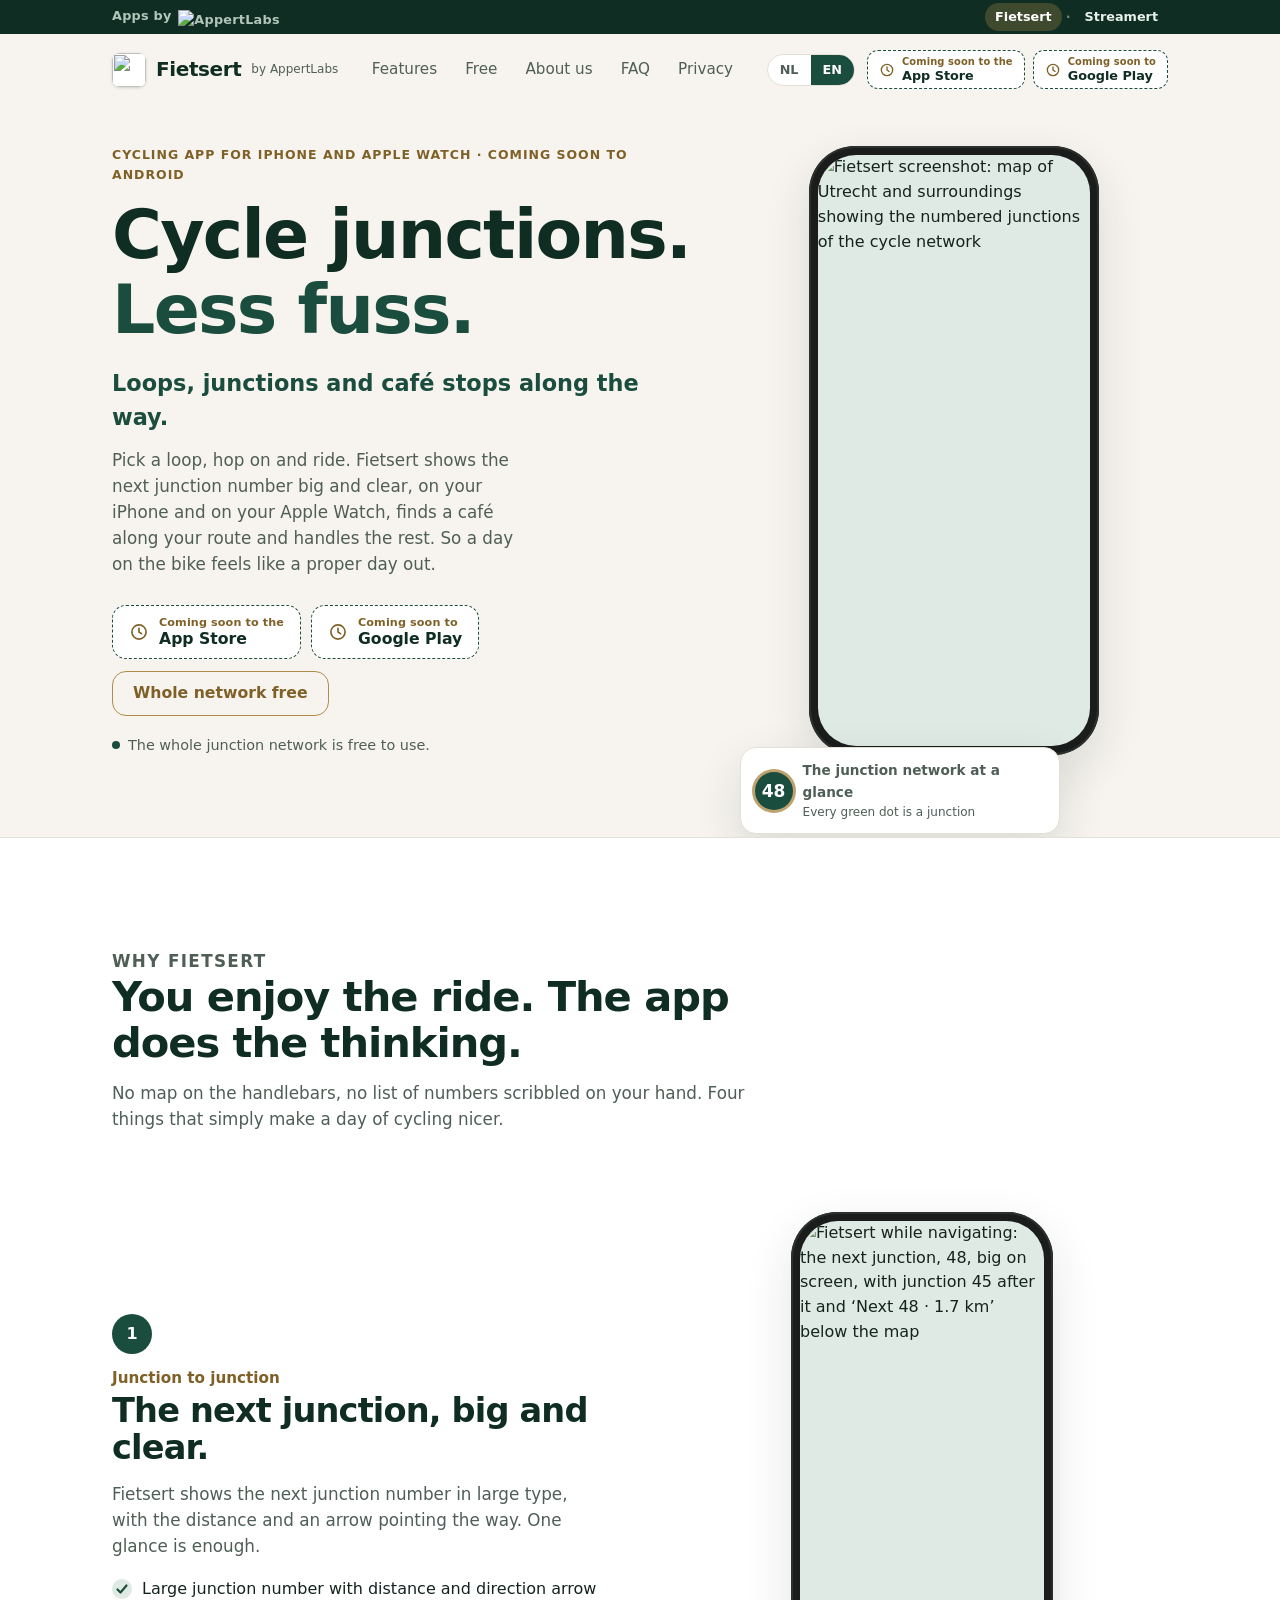
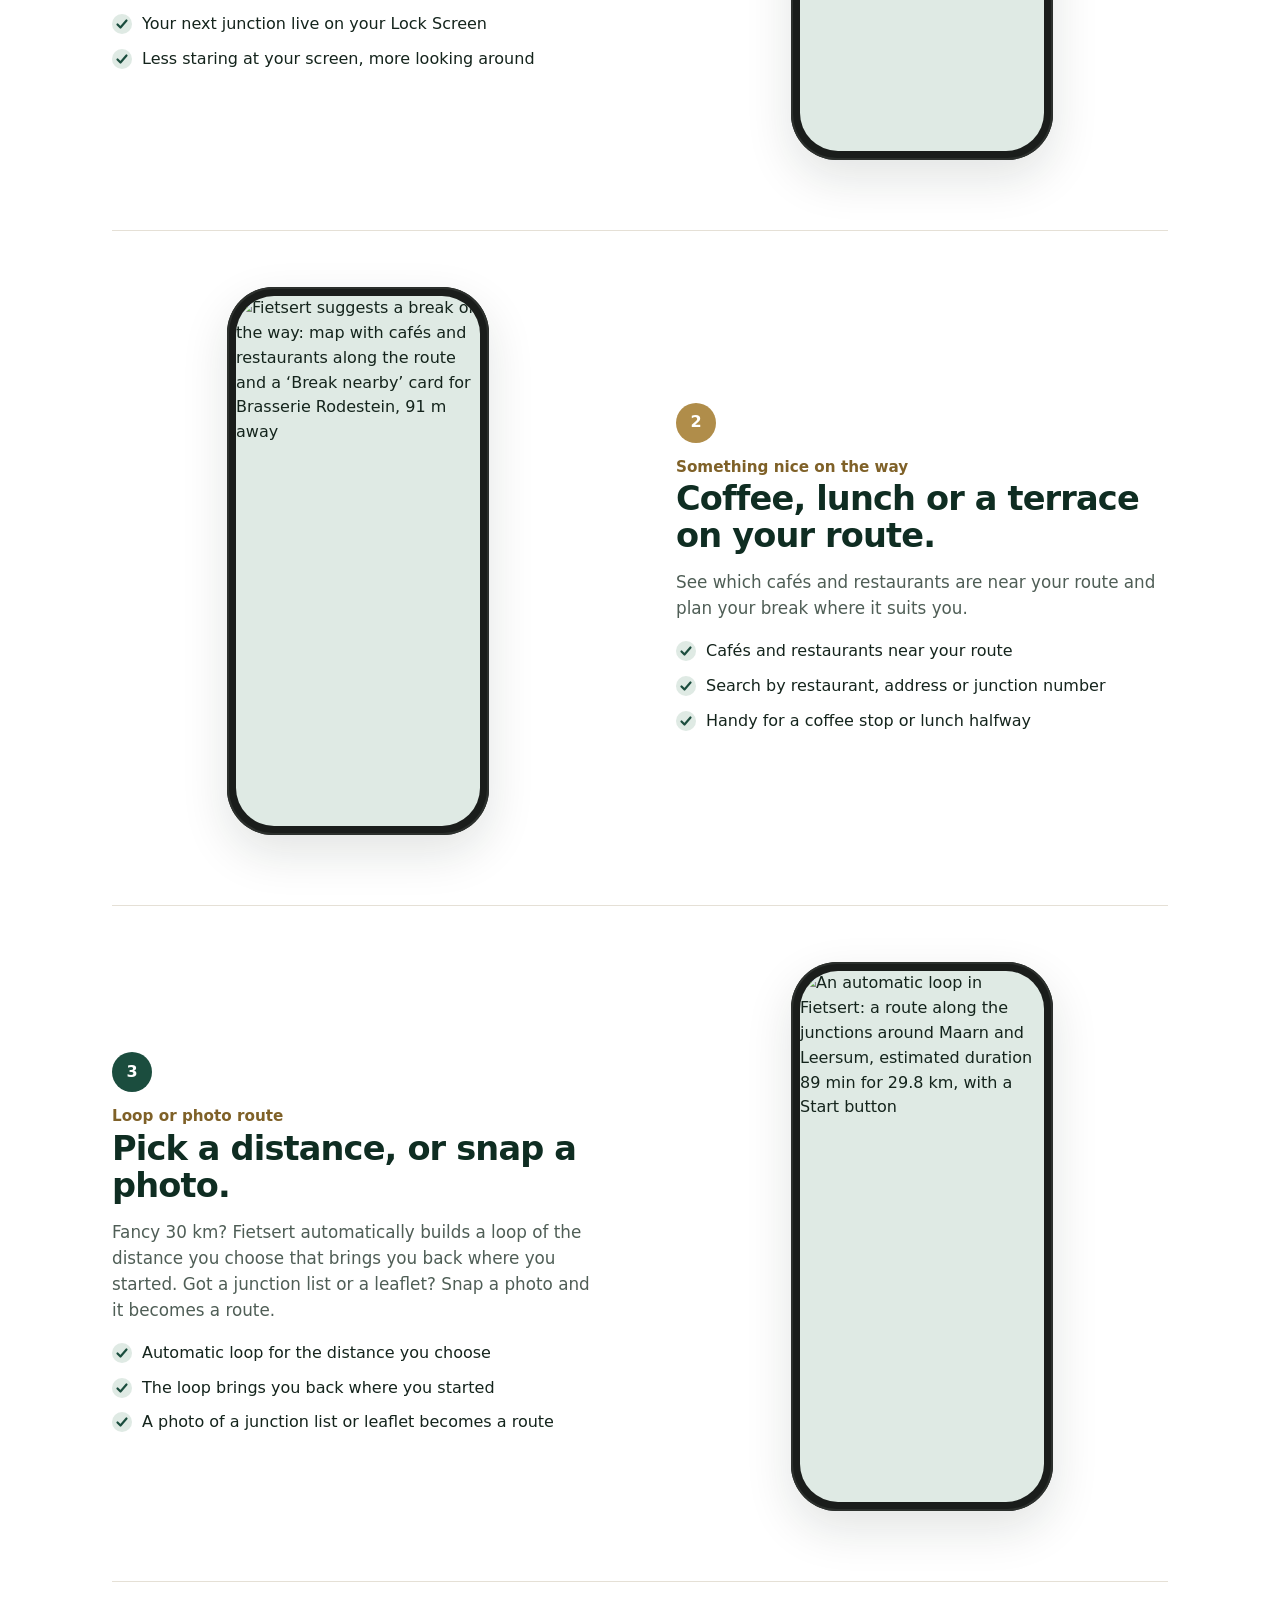
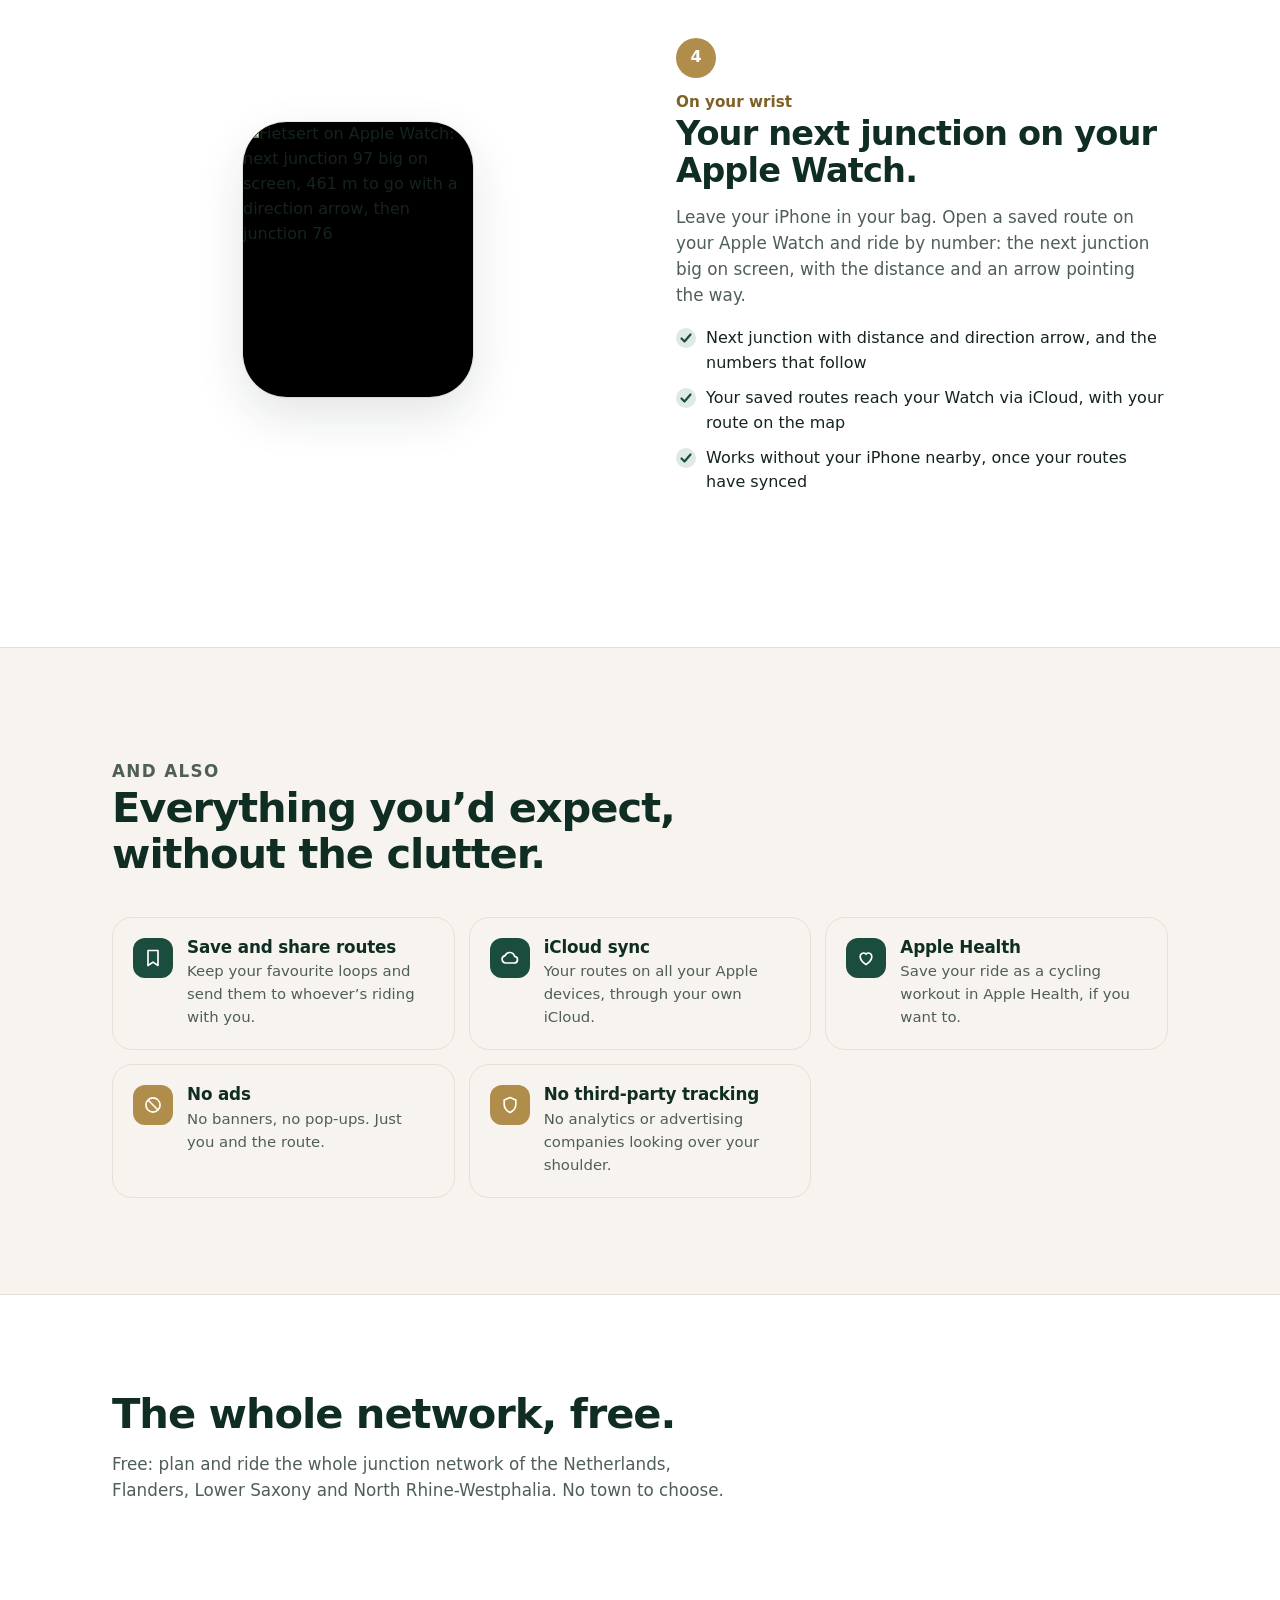
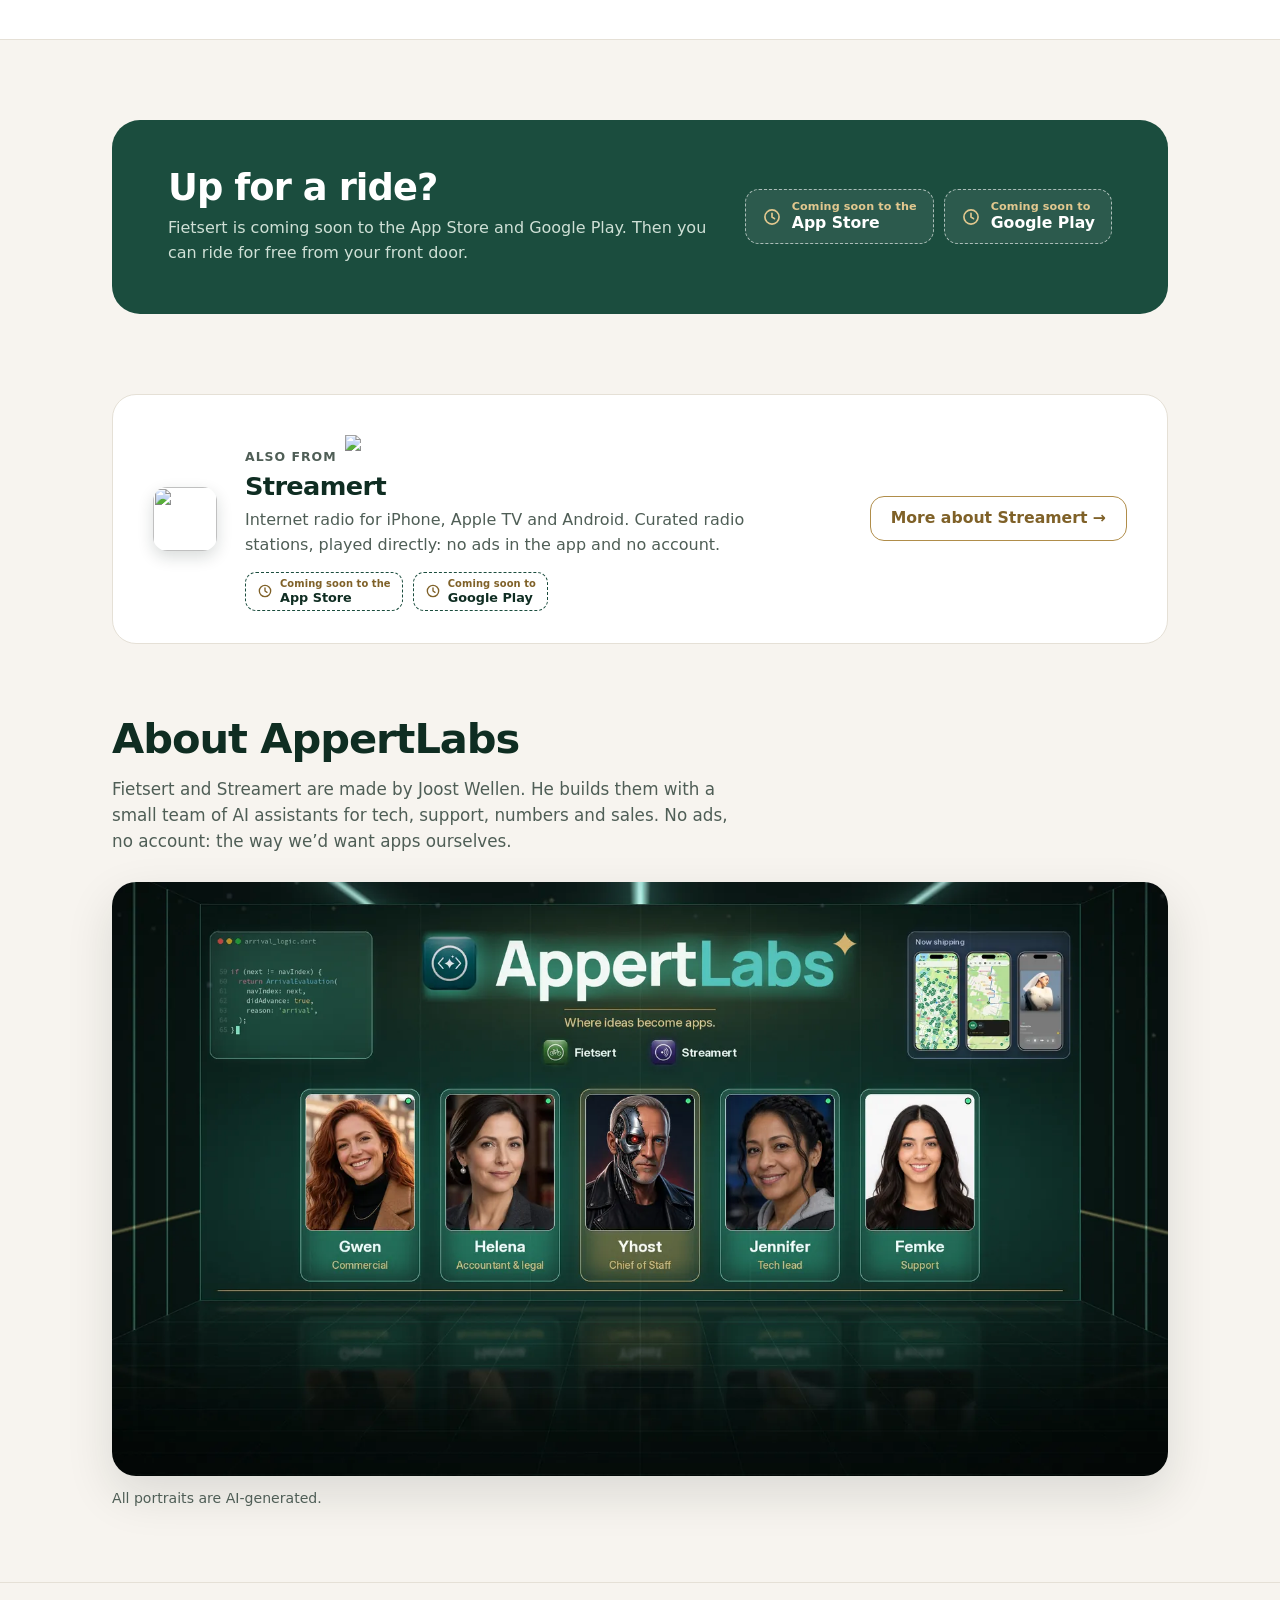
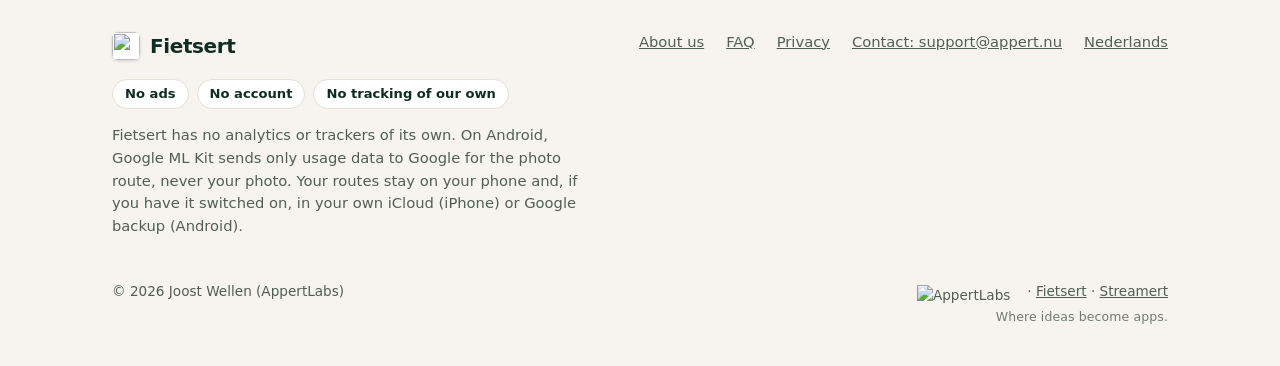
==== commit e84f78b6: "Footer badge + privacy summary: routes on phone, iCloud or Google backup (NL+EN)" ====
--- a/en/index.html
+++ b/en/index.html
@@ -297,7 +297,7 @@
         <ul class="footer-pledge">
           <li>No ads</li>
           <li>No account</li>
-          <li>Data only via iCloud/Apple</li>
+          <li>No tracking of our own</li>
         </ul>
         <p>Fietsert has no analytics or trackers of its own. On Android, Google ML Kit sends only usage data to Google for the photo route, never your photo. Your routes stay on your phone and, if you have it switched on, in your own iCloud (iPhone) or Google backup (Android).</p>
       </div>
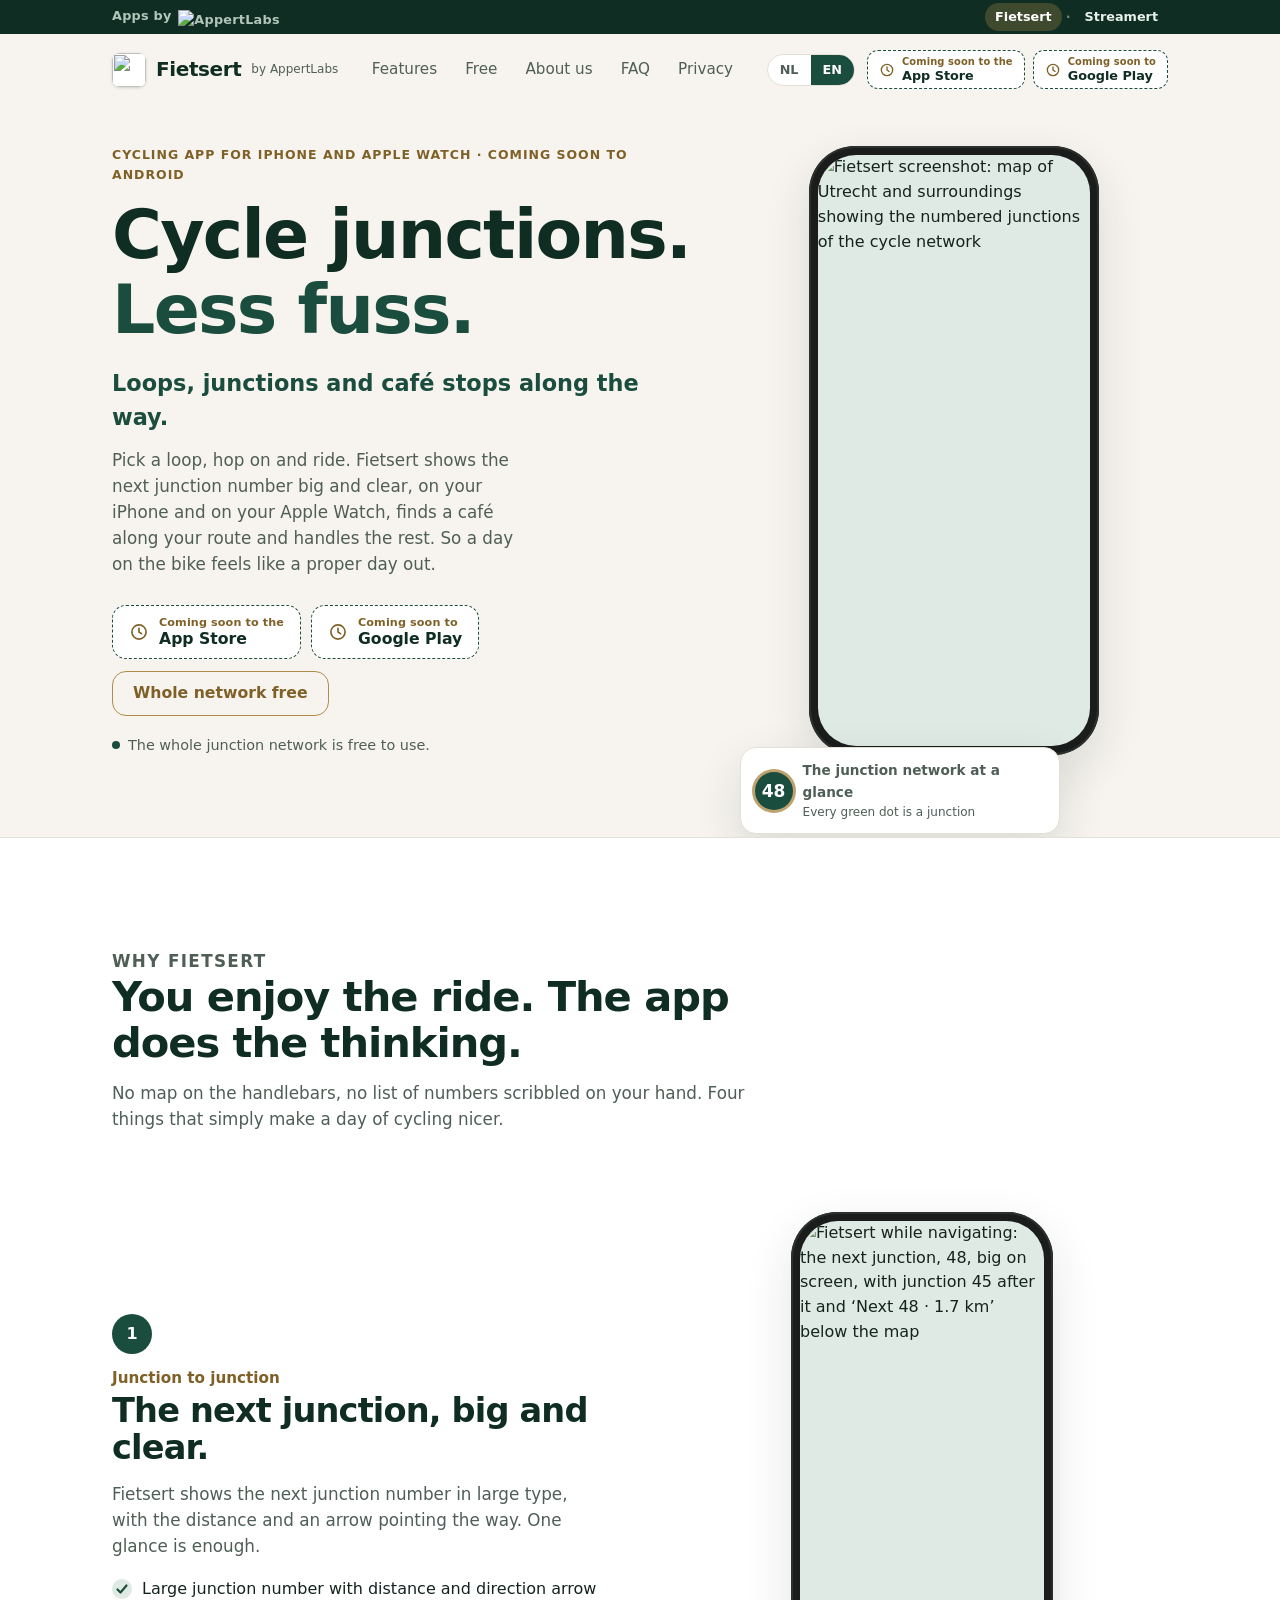
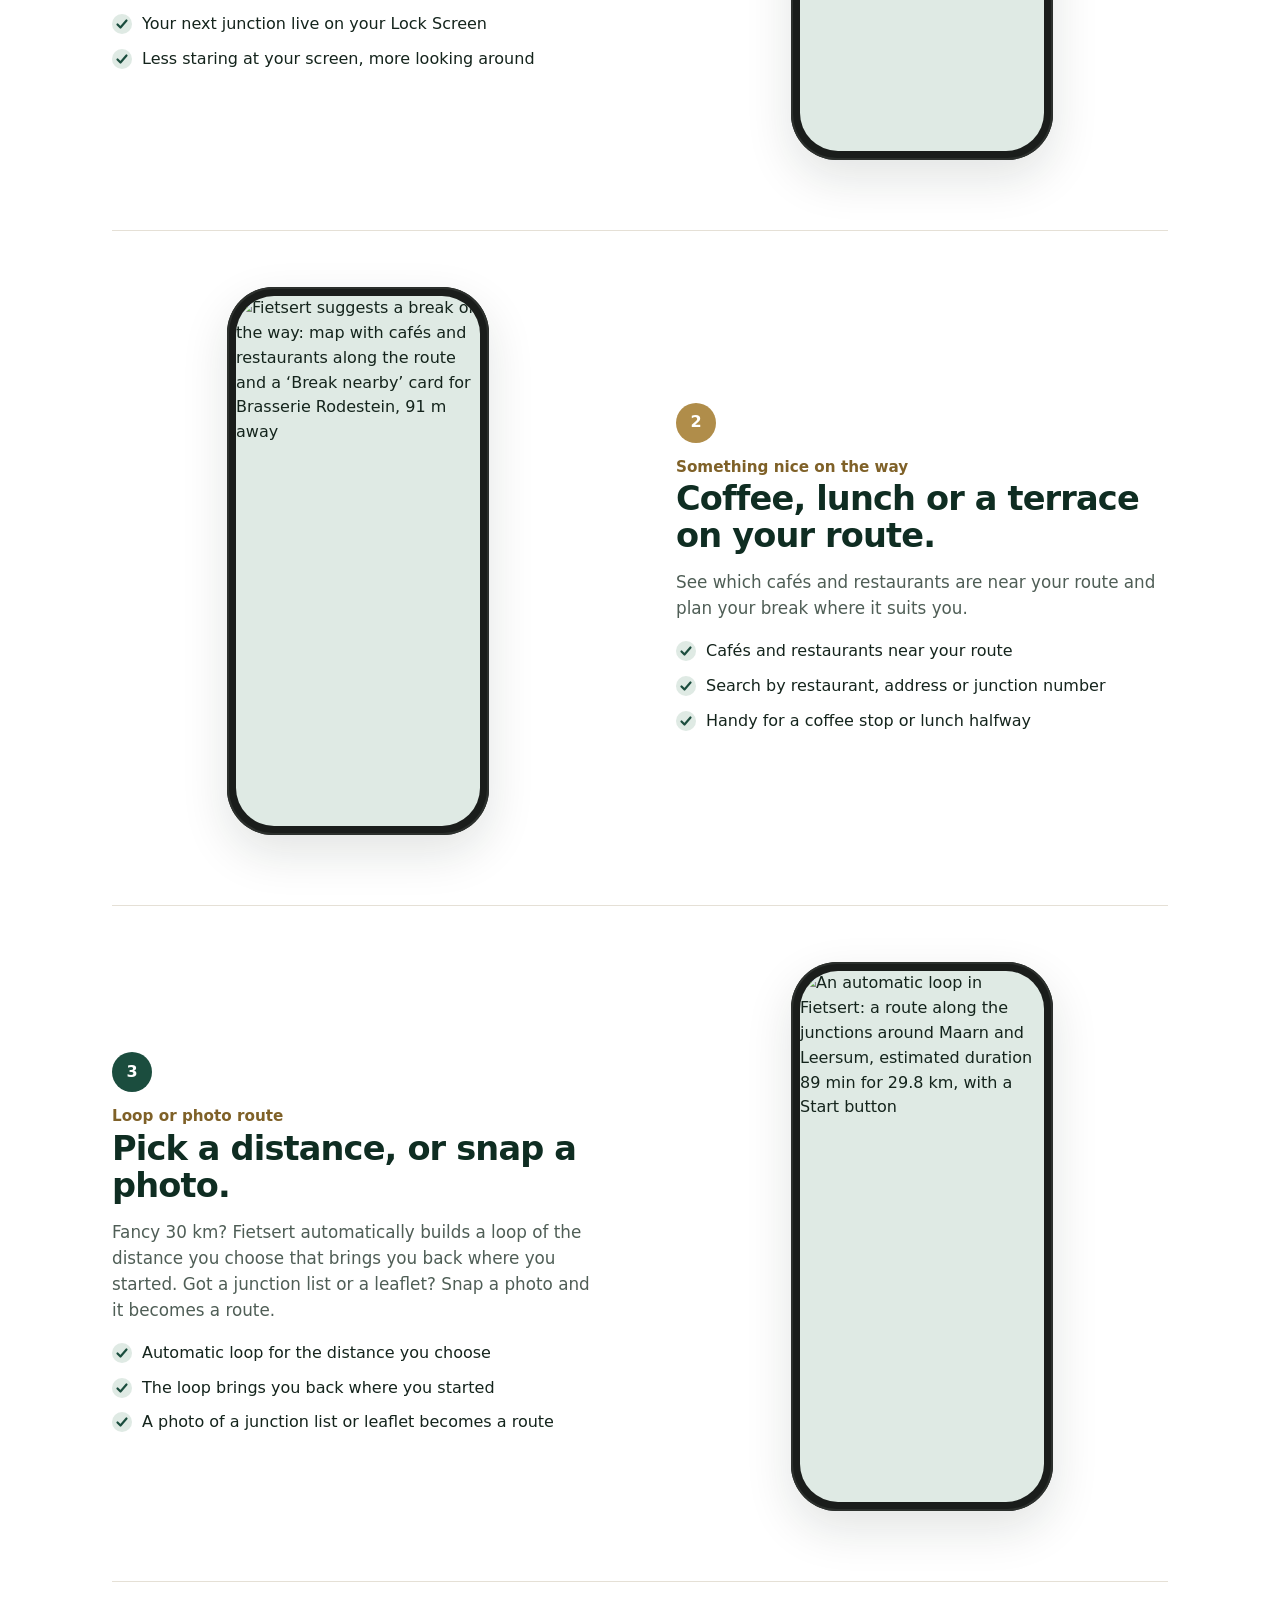
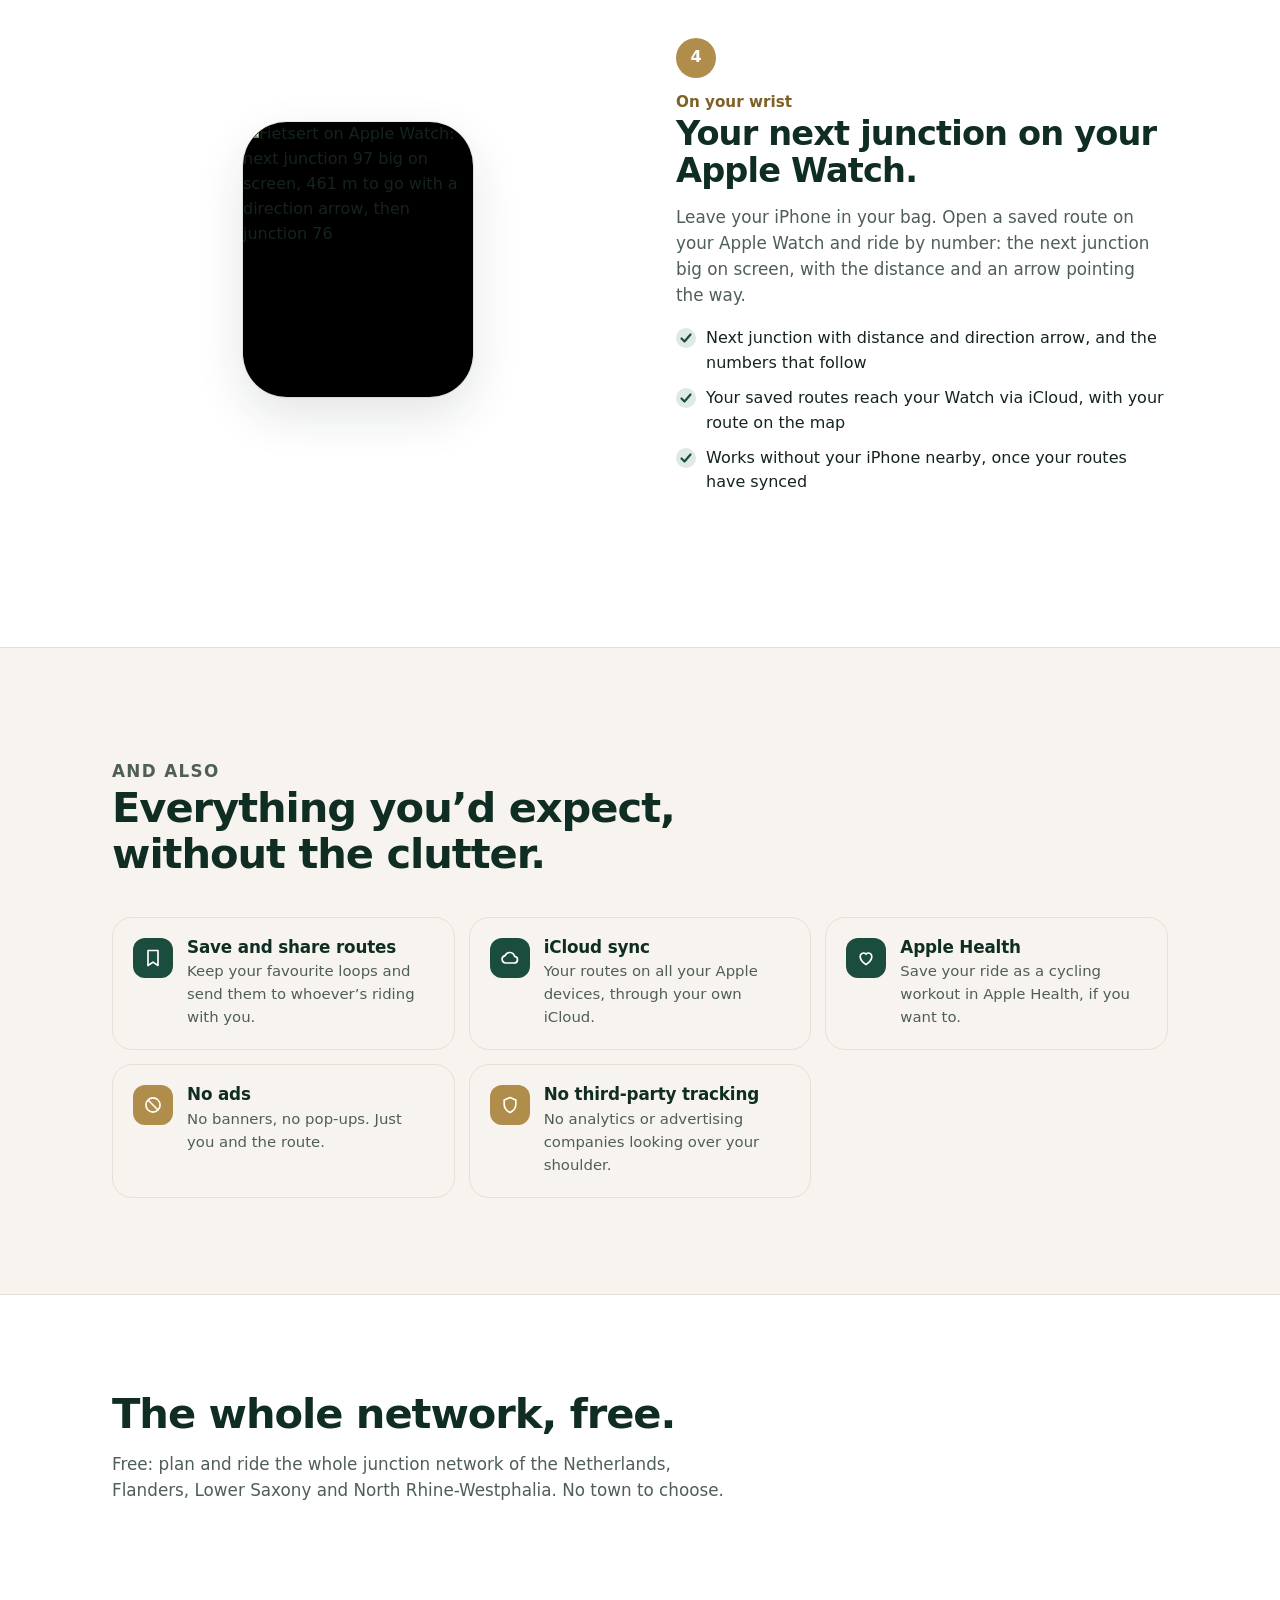
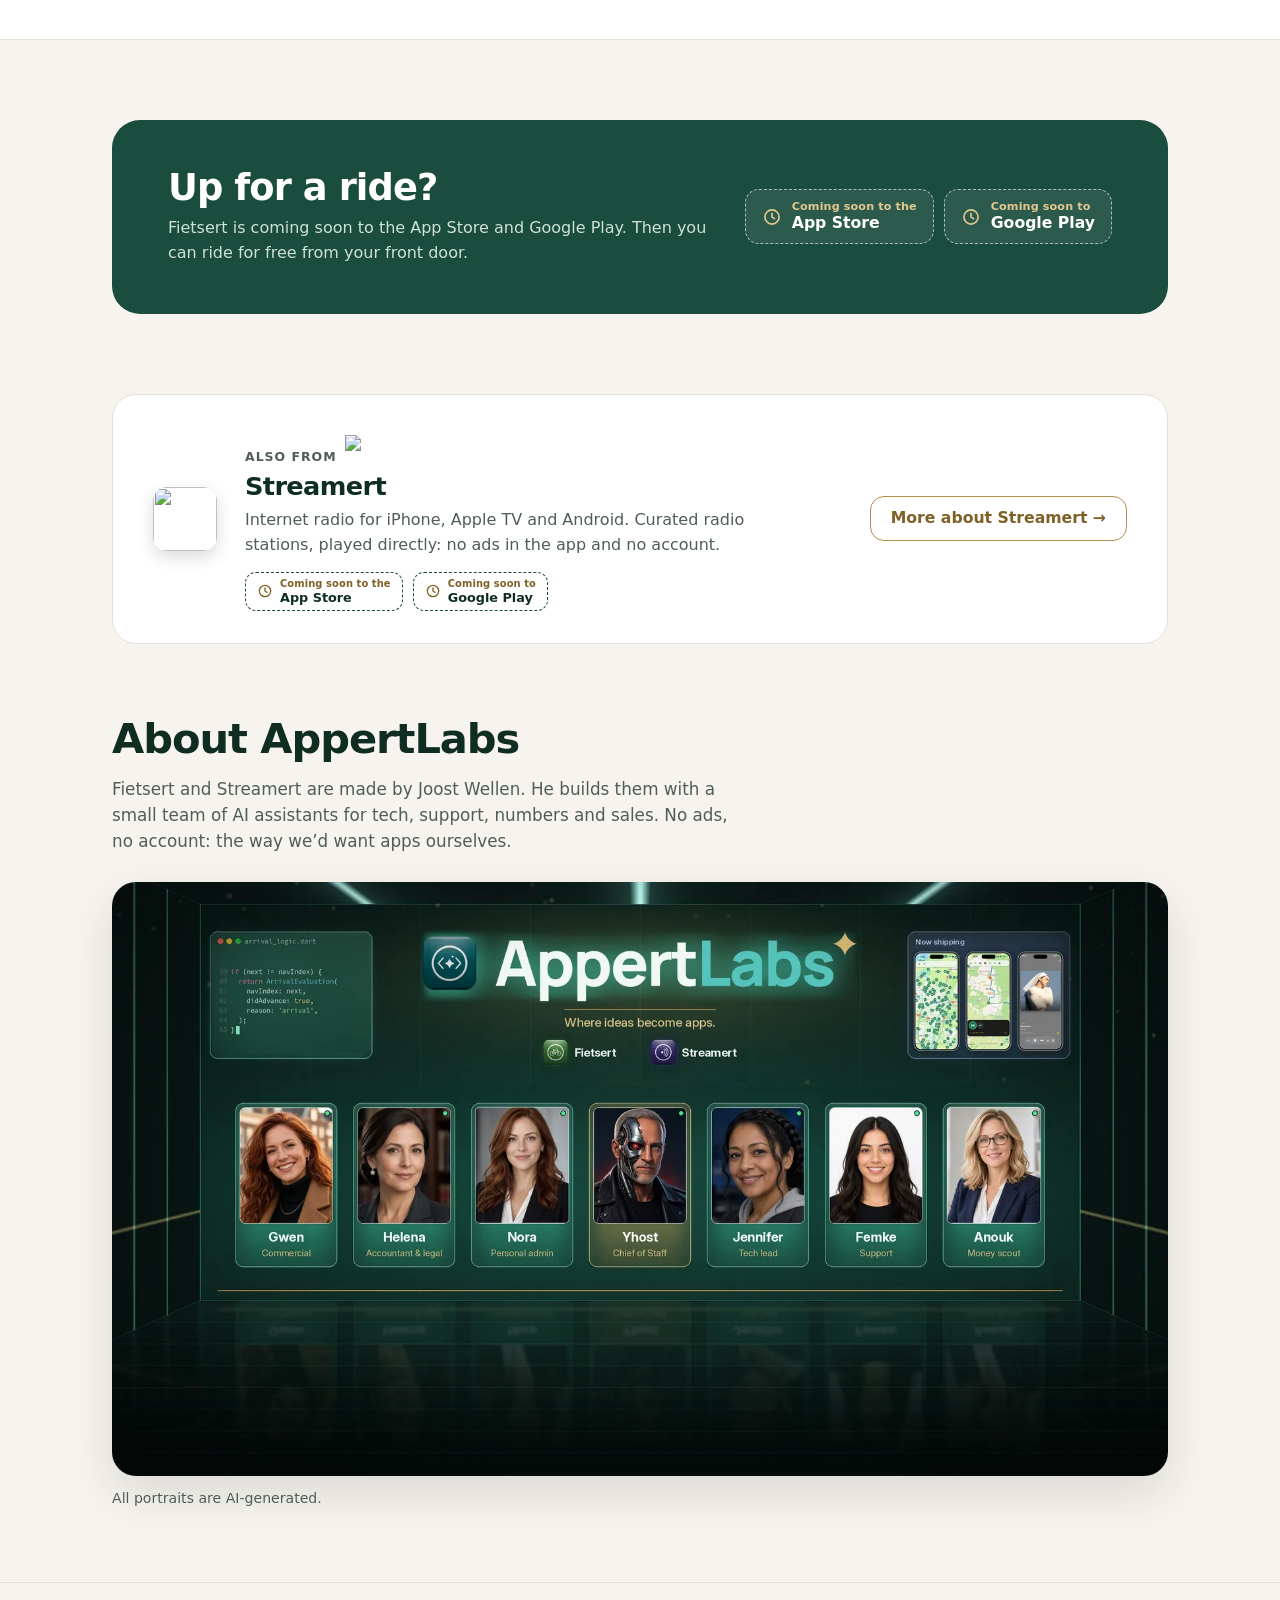
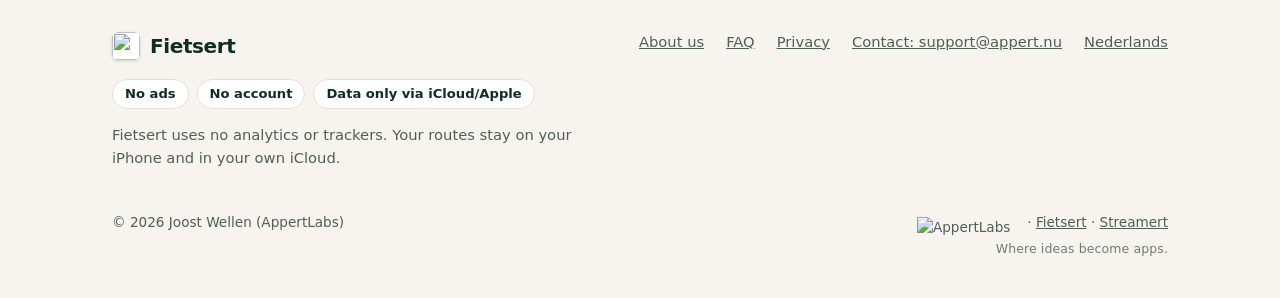
==== commit 46033cb1: "About: 7-person team photo (adds Nora and Anouk), EN+NL alt text" ====
--- a/en/index.html
+++ b/en/index.html
@@ -279,8 +279,8 @@
       </div>
       <figure class="team-photo">
         <picture>
-          <source media="(max-width: 599px)" srcset="../assets/appertlabs-team-square-800.webp 800w, ../assets/appertlabs-team-square-1200.webp 1200w" sizes="calc(100vw - 40px)" width="1200" height="1500">
-          <img src="../assets/appertlabs-team-1600.webp" srcset="../assets/appertlabs-team-1600.webp 1600w, ../assets/appertlabs-team-2400.webp 2400w" sizes="(min-width: 1120px) 1056px, (min-width: 768px) calc(100vw - 64px), calc(100vw - 40px)" width="1600" height="900" alt="The AppertLabs team: Gwen (Commercial), Helena (Accountant &amp; legal), Yhost (Chief of Staff), Jennifer (Tech lead) and Femke (Support), all AI assistants." loading="lazy" decoding="async">
+          <source media="(max-width: 599px)" srcset="../assets/appertlabs-team7-square-800.webp 800w, ../assets/appertlabs-team7-square-1200.webp 1200w" sizes="calc(100vw - 40px)" width="1200" height="1500">
+          <img src="../assets/appertlabs-team7-1600.webp" srcset="../assets/appertlabs-team7-1600.webp 1600w, ../assets/appertlabs-team7-2400.webp 2400w" sizes="(min-width: 1120px) 1056px, (min-width: 768px) calc(100vw - 64px), calc(100vw - 40px)" width="1600" height="900" alt="The AppertLabs team: Gwen (Commercial), Helena (Accountant &amp; legal), Nora (Personal admin), Yhost (Chief of Staff), Jennifer (Tech lead), Femke (Support) and Anouk (Money scout), all AI assistants." loading="lazy" decoding="async">
         </picture>
         <figcaption>All portraits are AI-generated.</figcaption>
       </figure>
@@ -297,9 +297,9 @@
         <ul class="footer-pledge">
           <li>No ads</li>
           <li>No account</li>
-          <li>No tracking of our own</li>
+          <li>Data only via iCloud/Apple</li>
         </ul>
-        <p>Fietsert has no analytics or trackers of its own. On Android, Google ML Kit sends only usage data to Google for the photo route, never your photo. Your routes stay on your phone and, if you have it switched on, in your own iCloud (iPhone) or Google backup (Android).</p>
+        <p>Fietsert uses no analytics or trackers. Your routes stay on your iPhone and in your own iCloud.</p>
       </div>
       <nav class="footer-links" aria-label="Footer">
         <a href="#about">About us</a>
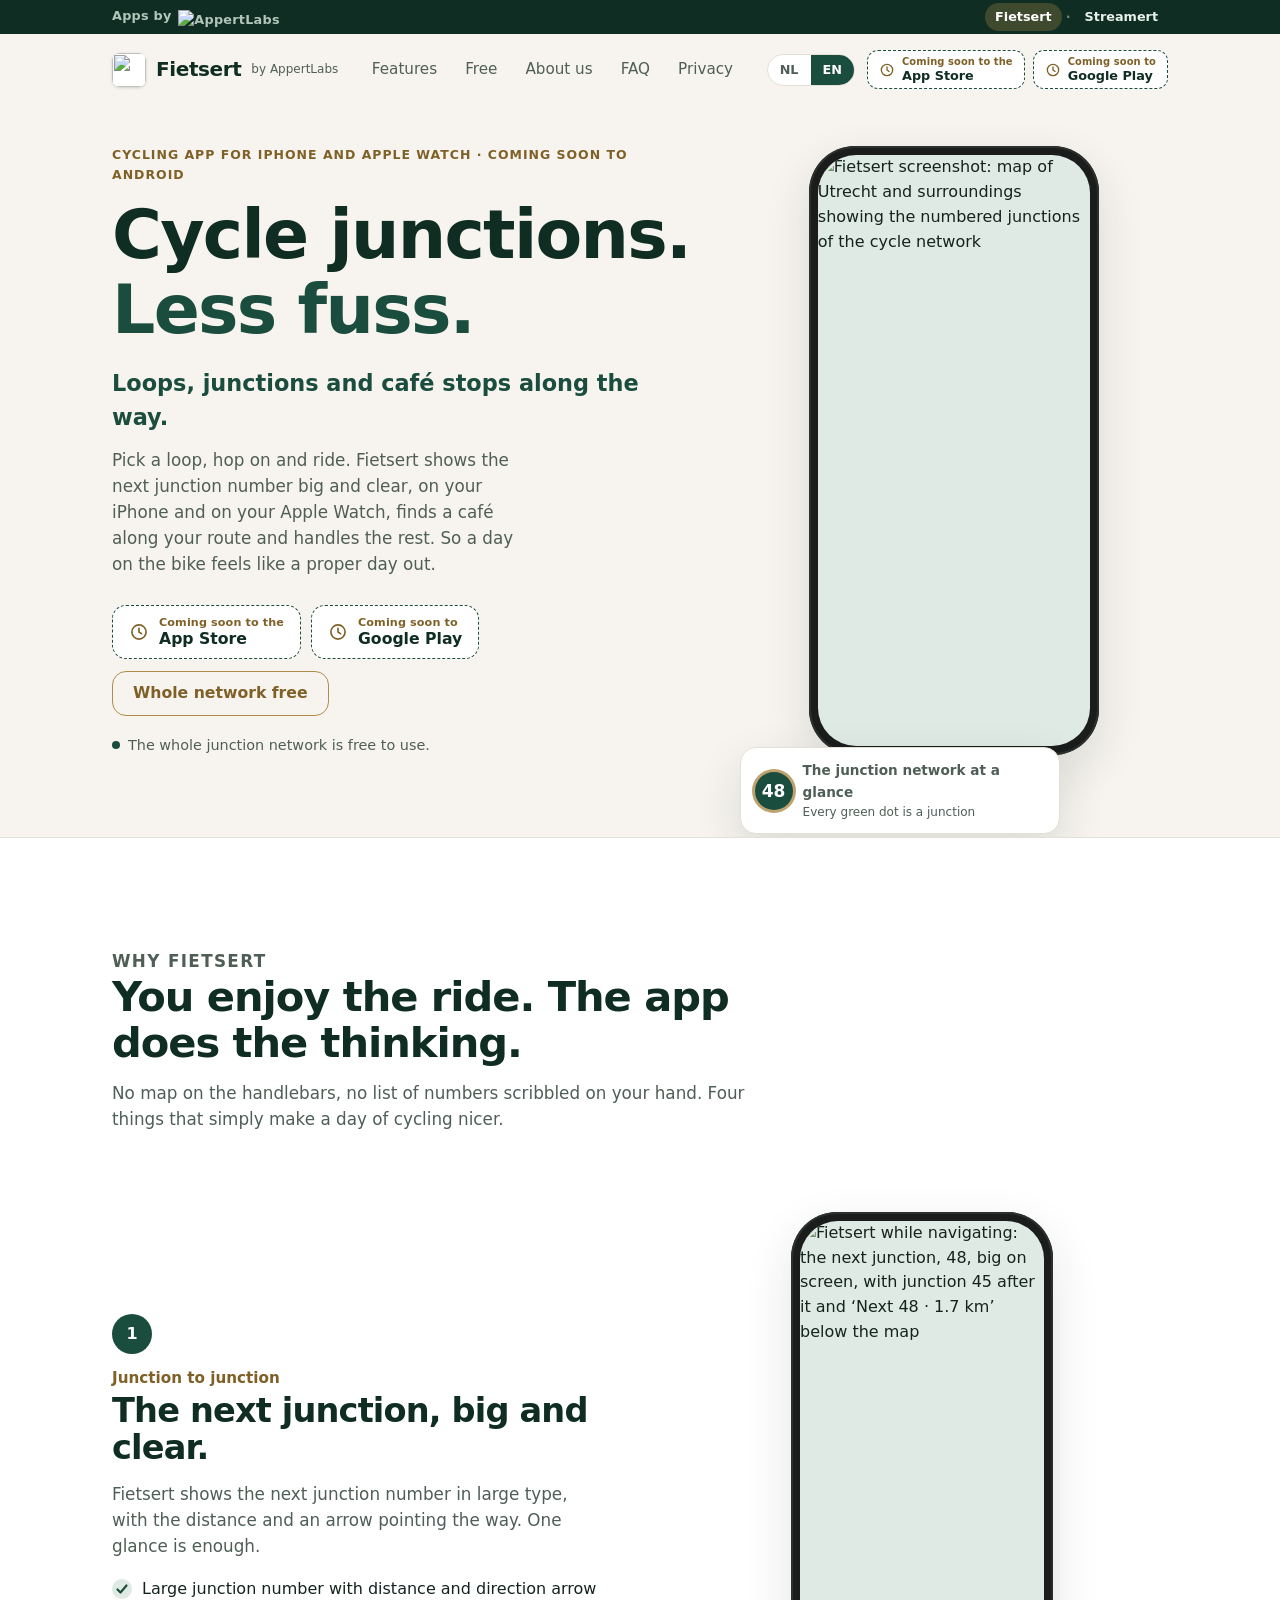
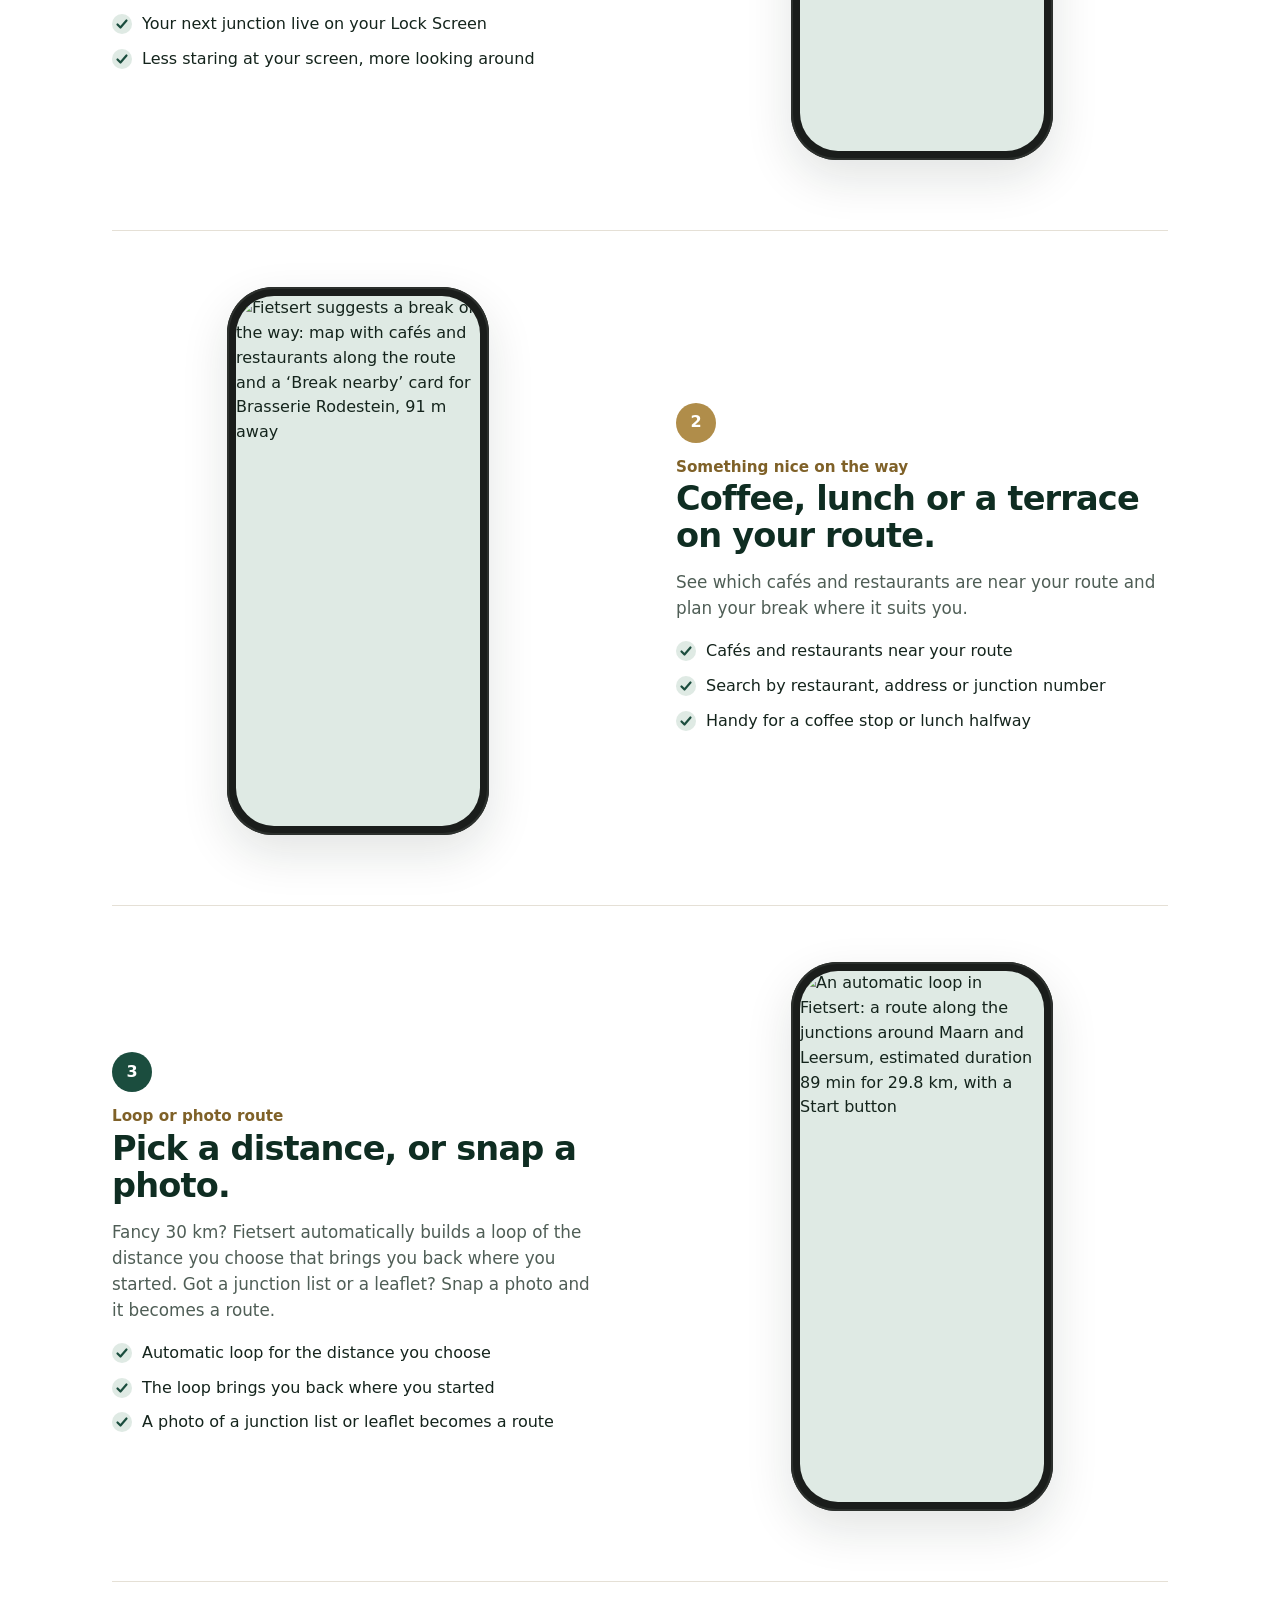
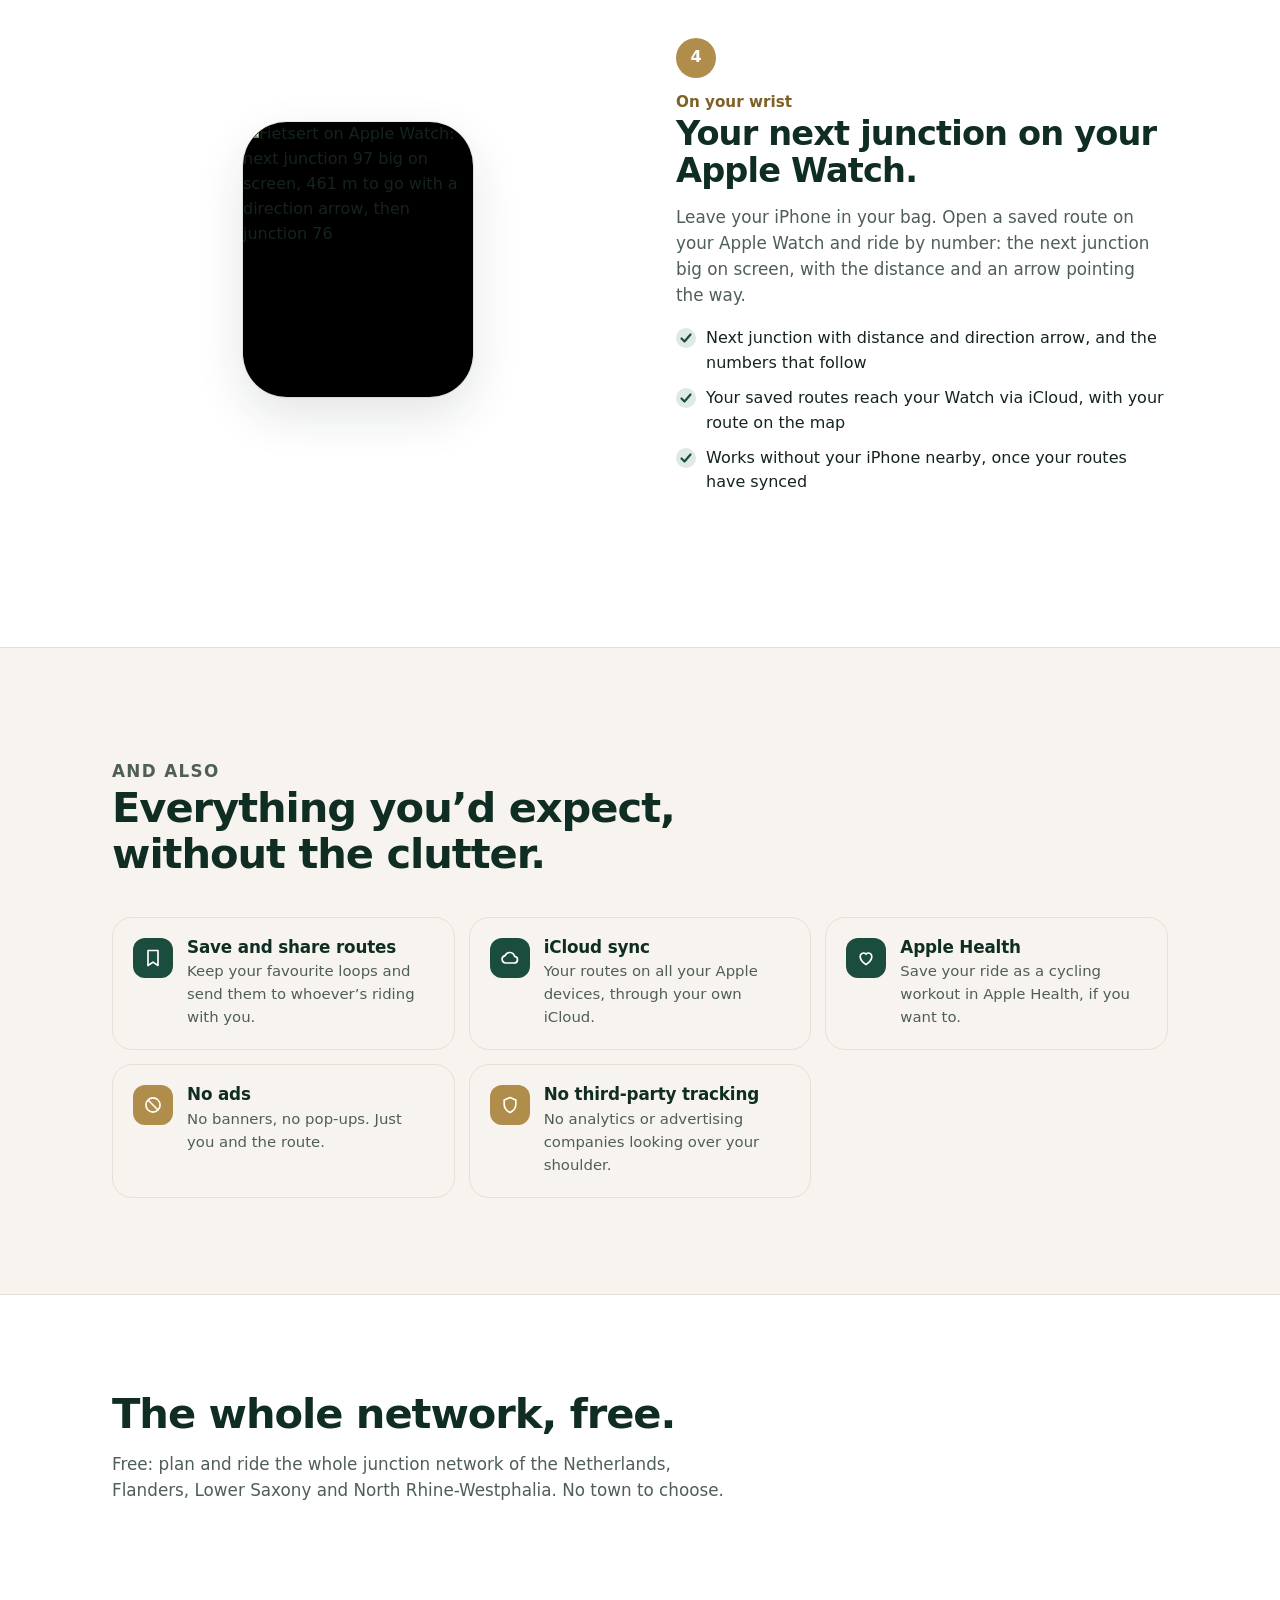
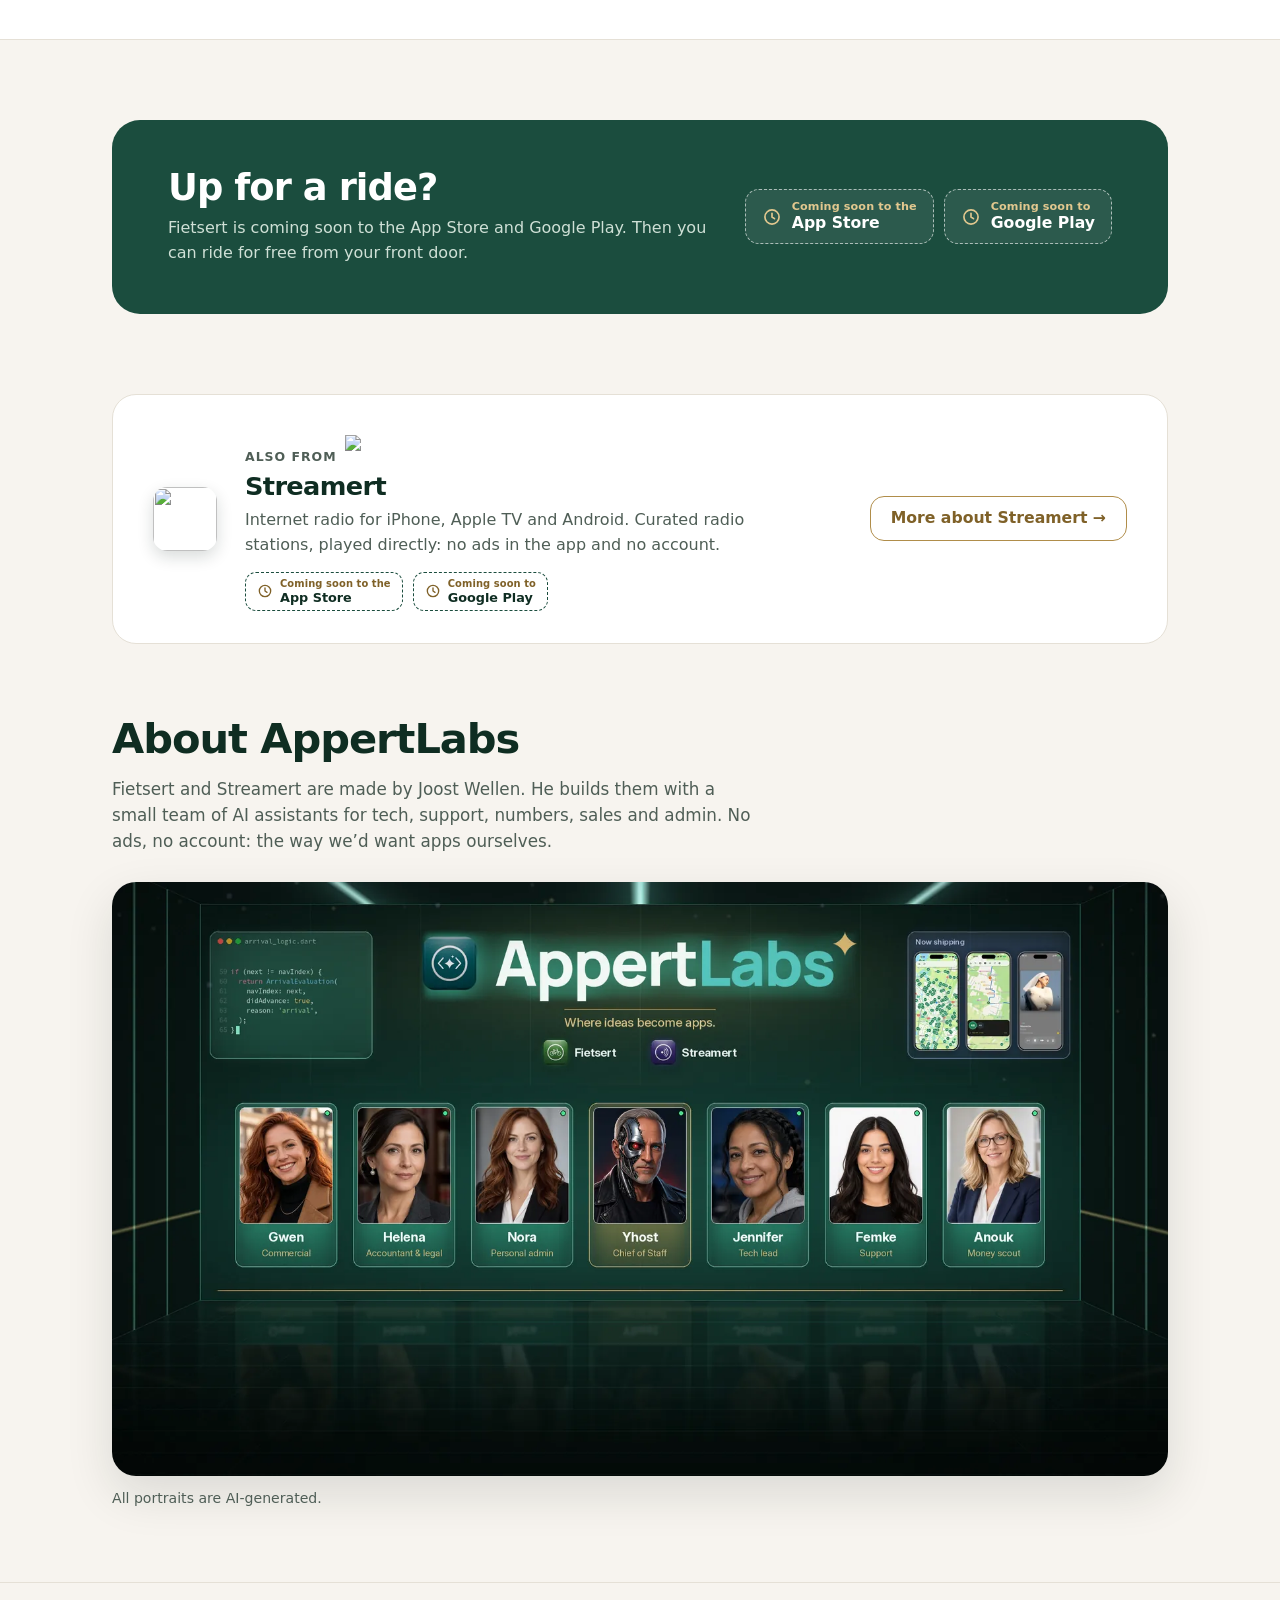
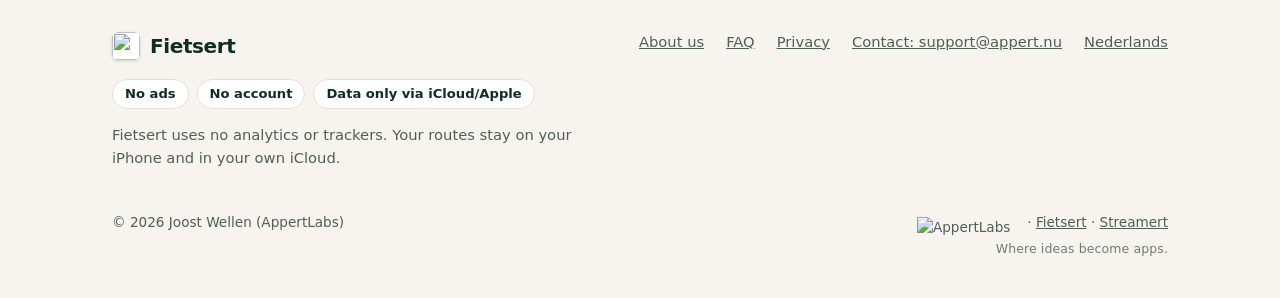
==== commit dc4645c5: "About: NL alt roles administratie/geldscout; intro adds admin" ====
--- a/en/index.html
+++ b/en/index.html
@@ -275,7 +275,7 @@
     <div class="wrap">
       <div class="section-head">
         <h2 id="about-title">About AppertLabs</h2>
-        <p>Fietsert and Streamert are made by Joost Wellen. He builds them with a small team of AI assistants for tech, support, numbers and sales. No ads, no account: the way we’d want apps ourselves.</p>
+        <p>Fietsert and Streamert are made by Joost Wellen. He builds them with a small team of AI assistants for tech, support, numbers, sales and admin. No ads, no account: the way we’d want apps ourselves.</p>
       </div>
       <figure class="team-photo">
         <picture>
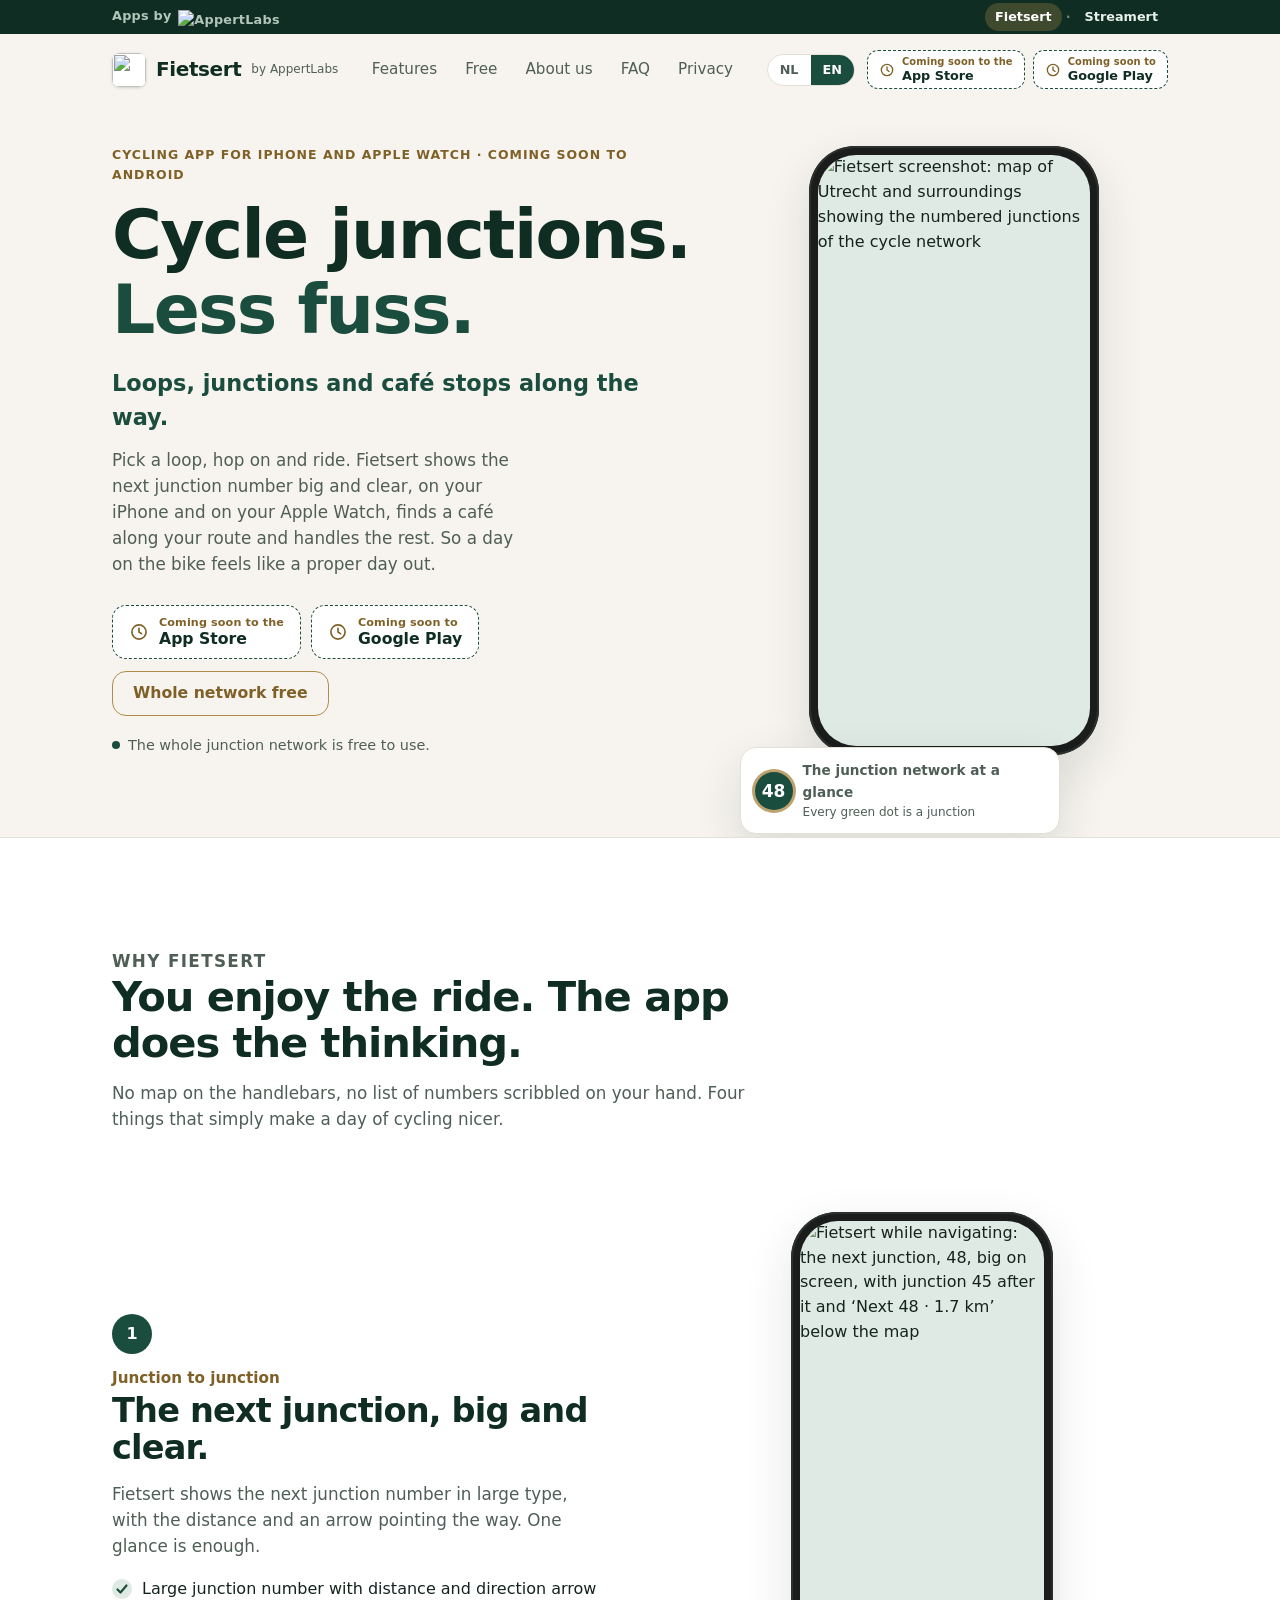
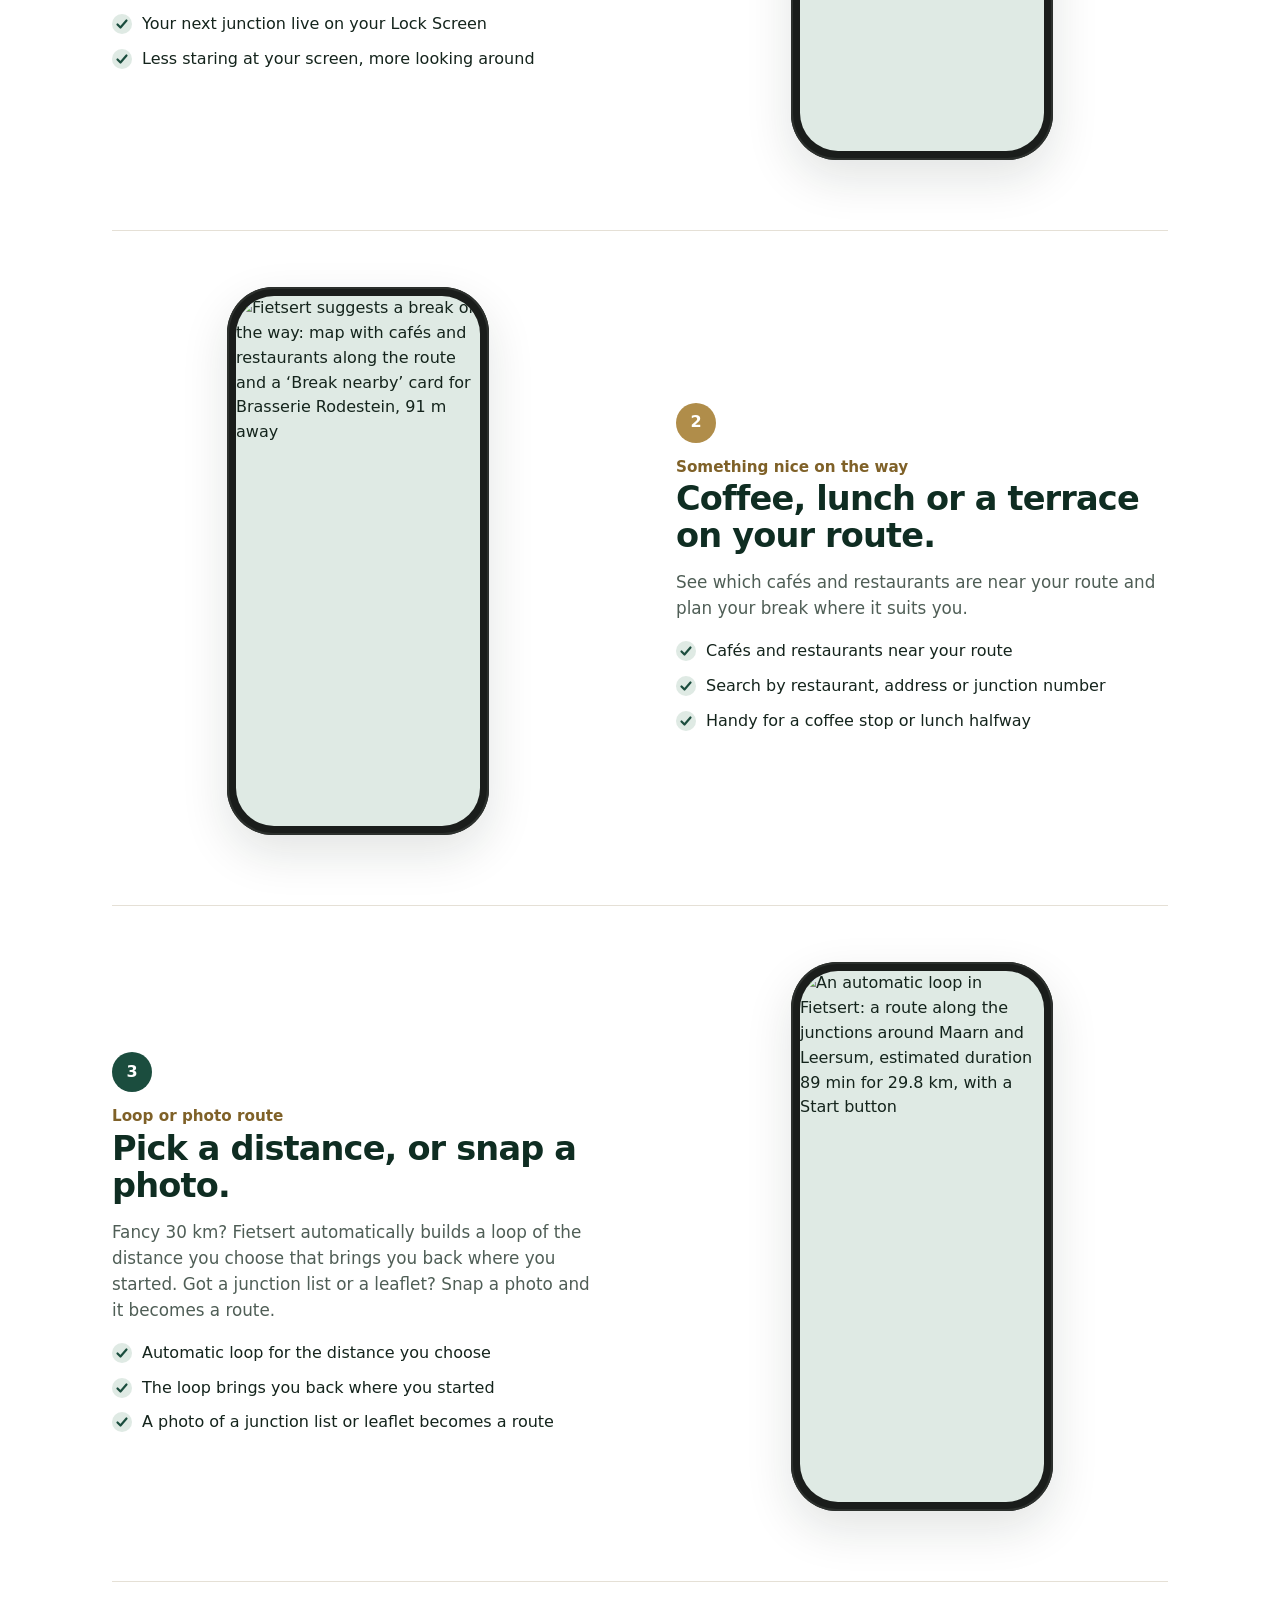
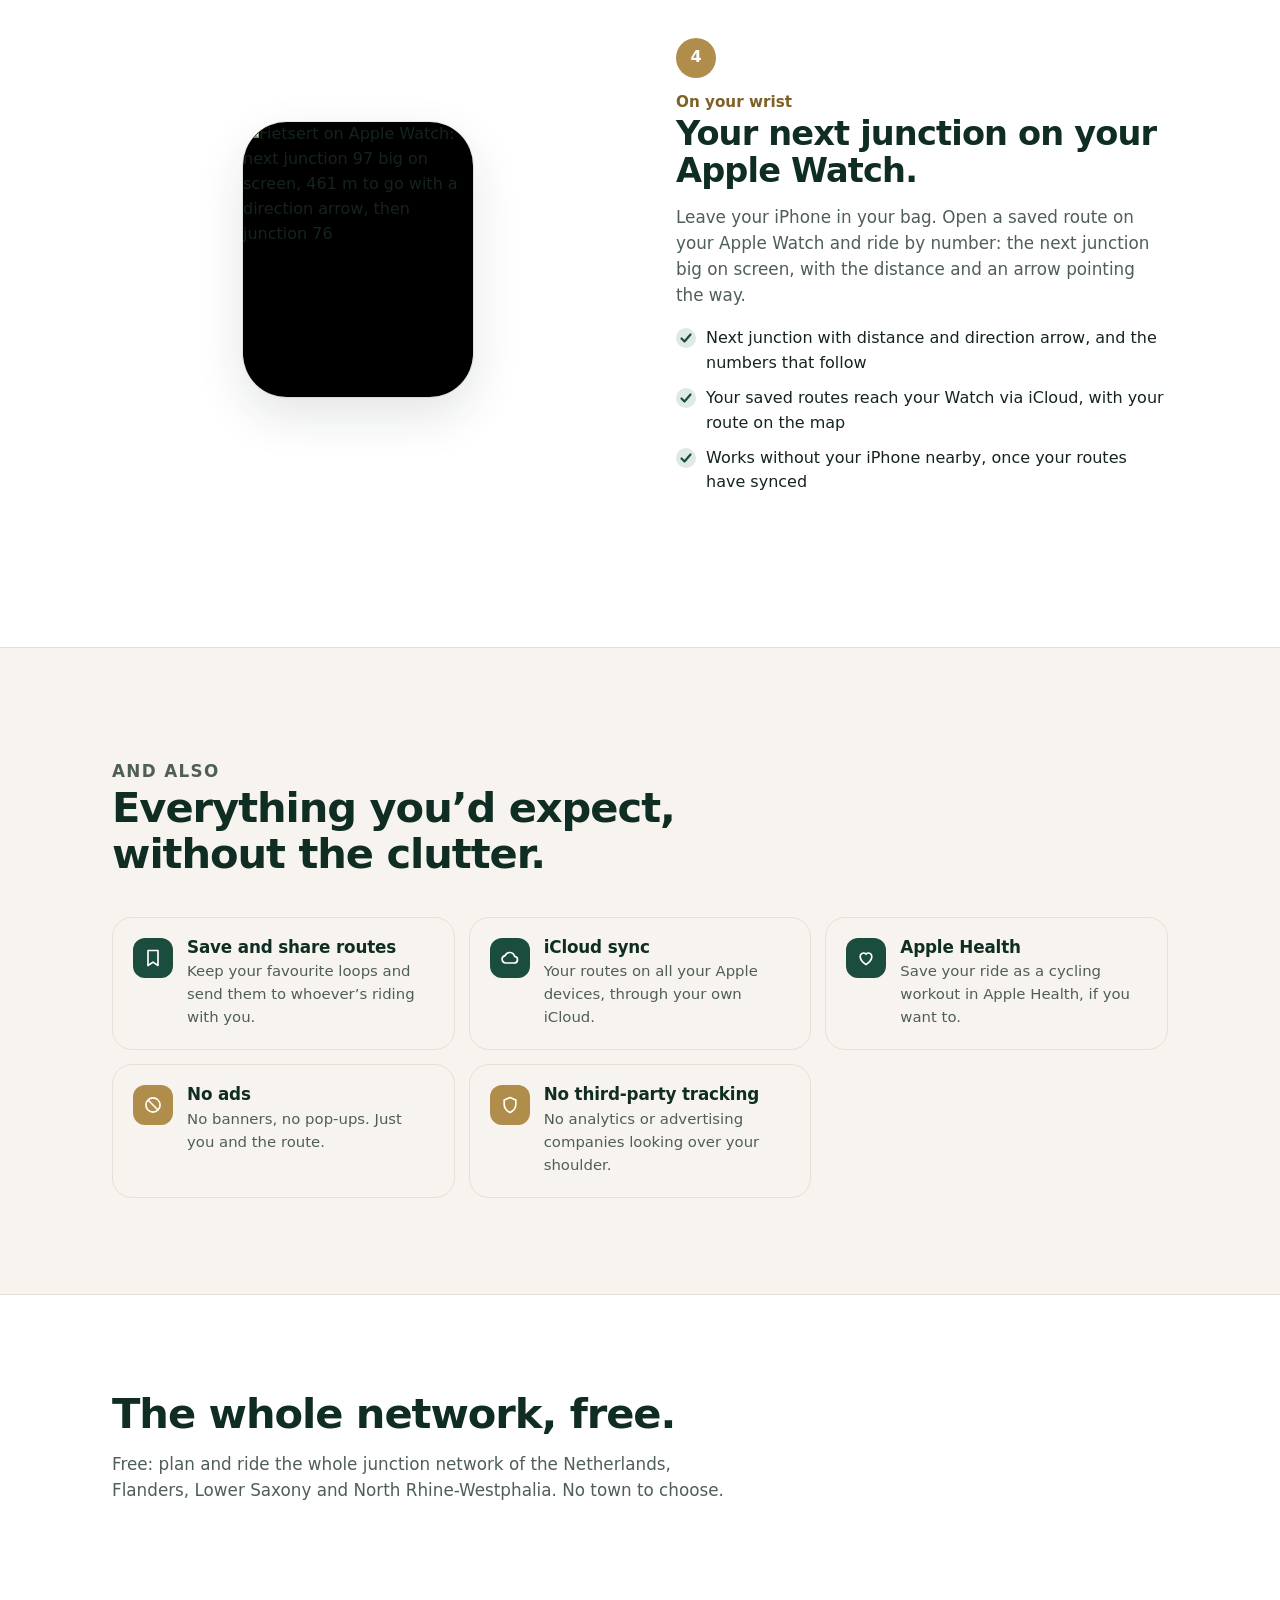
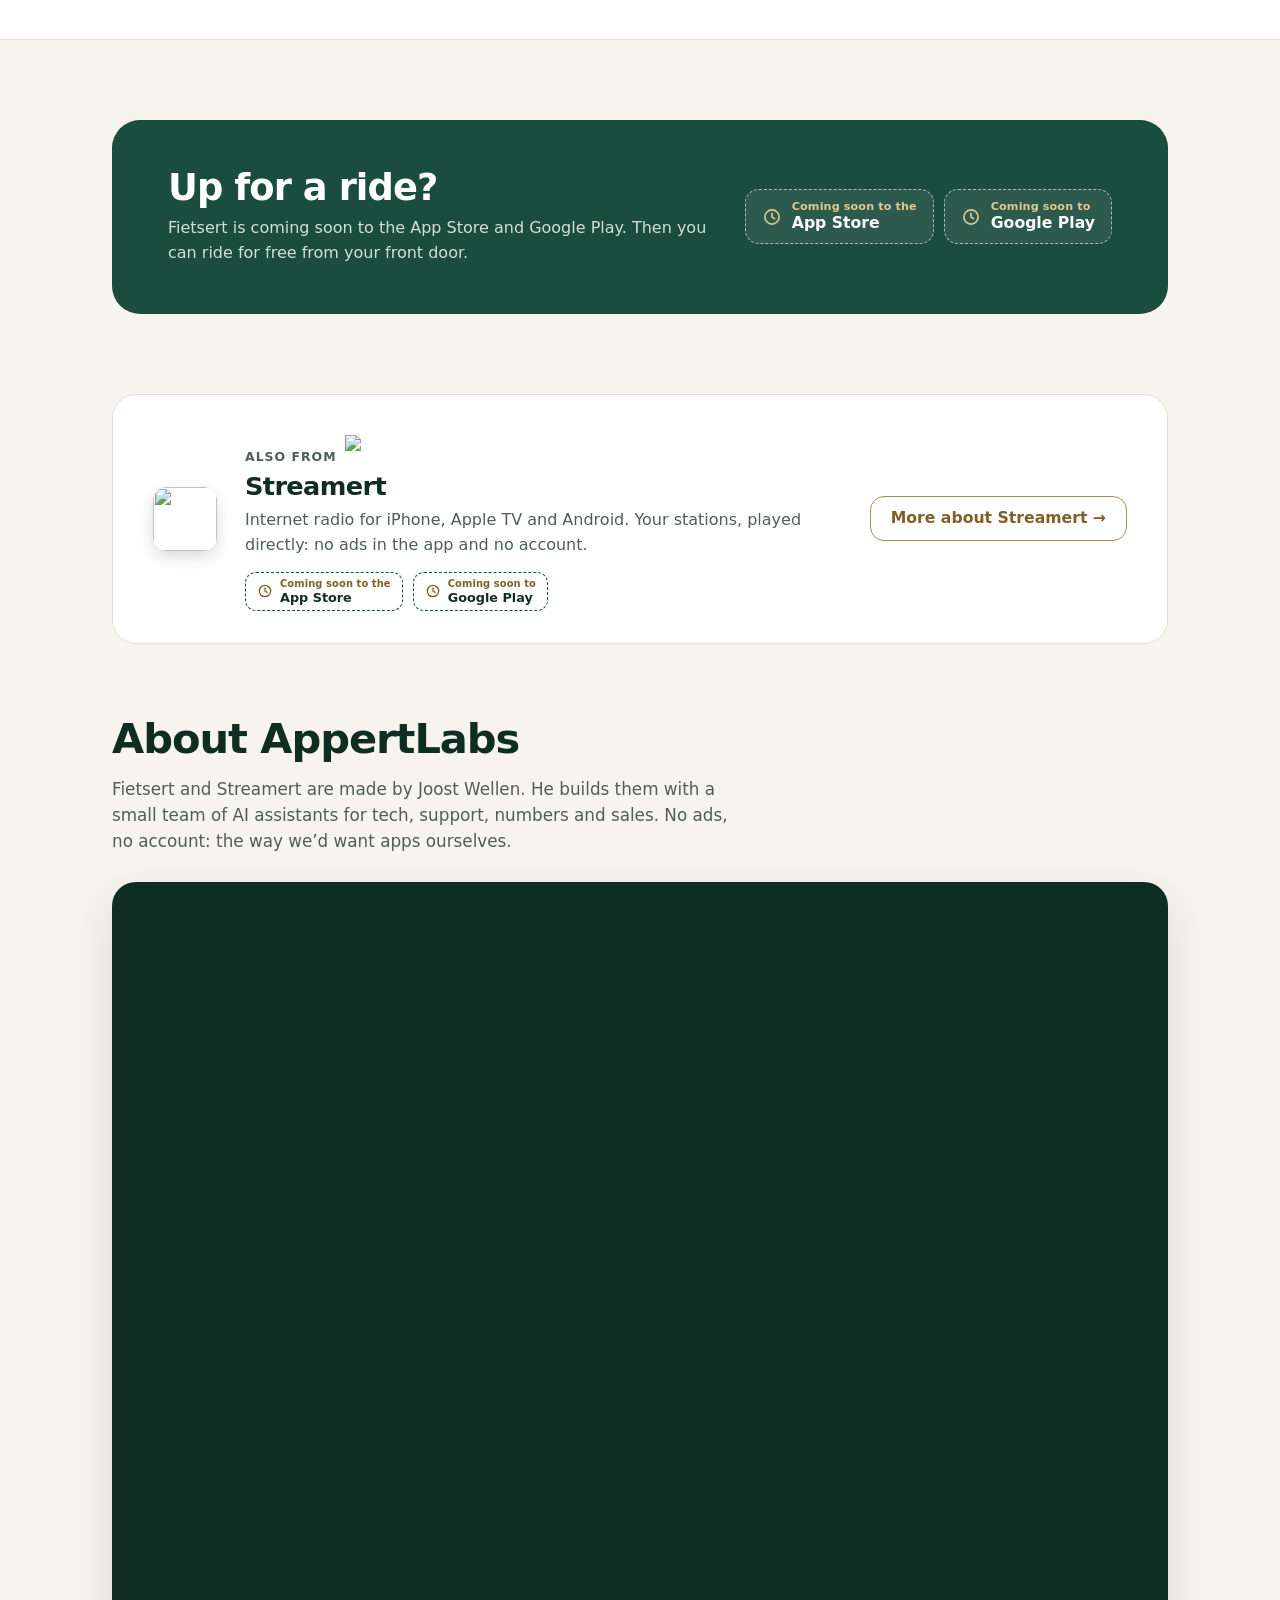
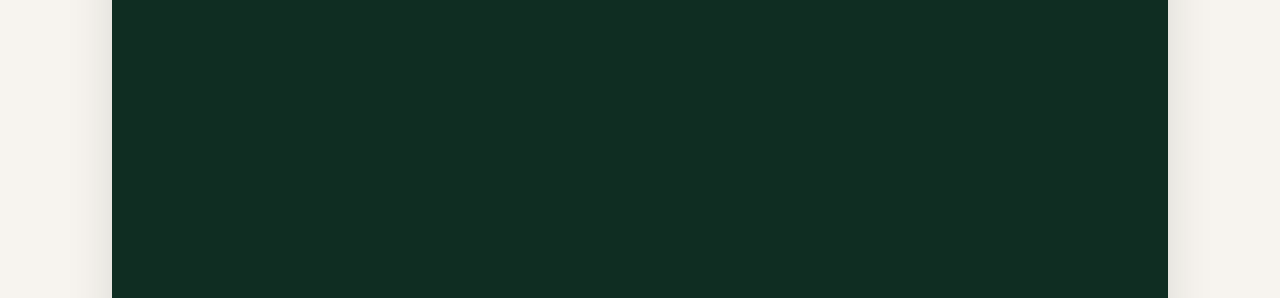
==== commit 7a3423ee: "Streamert: site copy without built-in catalogue (#53) * Streamert: site copy without built-in catalo" ====
--- a/en/index.html
+++ b/en/index.html
@@ -257,7 +257,7 @@
         <div>
           <p class="eyebrow">Also from <img class="lab-lockup" src="../assets/appertlabs-lockup-on-light.svg" alt="AppertLabs" width="100" height="17"></p>
           <h2 id="also-title">Streamert</h2>
-          <p>Internet radio for iPhone, Apple TV and Android. Curated radio stations, played directly: no ads in the app and no account.</p>
+          <p>Internet radio for iPhone, Apple TV and Android. Your stations, played directly: no ads in the app and no account.</p>
           <div class="store-soon" role="group" aria-label="Coming soon">
             <!-- TODO: not live yet. Replace with a real App Store link (official Apple badge) once Streamert is on the App Store -->
             <span class="btn btn-soon btn-sm" data-todo="app-store-link"><svg viewBox="0 0 24 24" aria-hidden="true"><circle cx="12" cy="12" r="8.5" fill="none" stroke="currentColor" stroke-width="2"/><path d="M12 7.5V12l3 2" fill="none" stroke="currentColor" stroke-width="2" stroke-linecap="round" stroke-linejoin="round"/></svg><span class="store-text"><small>Coming soon to the</small>App Store</span></span>
@@ -275,12 +275,12 @@
     <div class="wrap">
       <div class="section-head">
         <h2 id="about-title">About AppertLabs</h2>
-        <p>Fietsert and Streamert are made by Joost Wellen. He builds them with a small team of AI assistants for tech, support, numbers, sales and admin. No ads, no account: the way we’d want apps ourselves.</p>
+        <p>Fietsert and Streamert are made by Joost Wellen. He builds them with a small team of AI assistants for tech, support, numbers and sales. No ads, no account: the way we’d want apps ourselves.</p>
       </div>
       <figure class="team-photo">
         <picture>
-          <source media="(max-width: 599px)" srcset="../assets/appertlabs-team7-square-800.webp 800w, ../assets/appertlabs-team7-square-1200.webp 1200w" sizes="calc(100vw - 40px)" width="1200" height="1500">
-          <img src="../assets/appertlabs-team7-1600.webp" srcset="../assets/appertlabs-team7-1600.webp 1600w, ../assets/appertlabs-team7-2400.webp 2400w" sizes="(min-width: 1120px) 1056px, (min-width: 768px) calc(100vw - 64px), calc(100vw - 40px)" width="1600" height="900" alt="The AppertLabs team: Gwen (Commercial), Helena (Accountant &amp; legal), Nora (Personal admin), Yhost (Chief of Staff), Jennifer (Tech lead), Femke (Support) and Anouk (Money scout), all AI assistants." loading="lazy" decoding="async">
+          <source media="(max-width: 599px)" srcset="../assets/appertlabs-team-square-800.webp 800w, ../assets/appertlabs-team-square-1200.webp 1200w" sizes="calc(100vw - 40px)" width="1200" height="1500">
+          <img src="../assets/appertlabs-team-1600.webp" srcset="../assets/appertlabs-team-1600.webp 1600w, ../assets/appertlabs-team-2400.webp 2400w" sizes="(min-width: 1120px) 1056px, (min-width: 768px) calc(100vw - 64px), calc(100vw - 40px)" width="1600" height="900" alt="The AppertLabs team: Gwen (Commercial), Helena (Accountant &amp; legal), Yhost (Chief of Staff), Jennifer (Tech lead) and Femke (Support), all AI assistants." loading="lazy" decoding="async">
         </picture>
         <figcaption>All portraits are AI-generated.</figcaption>
       </figure>
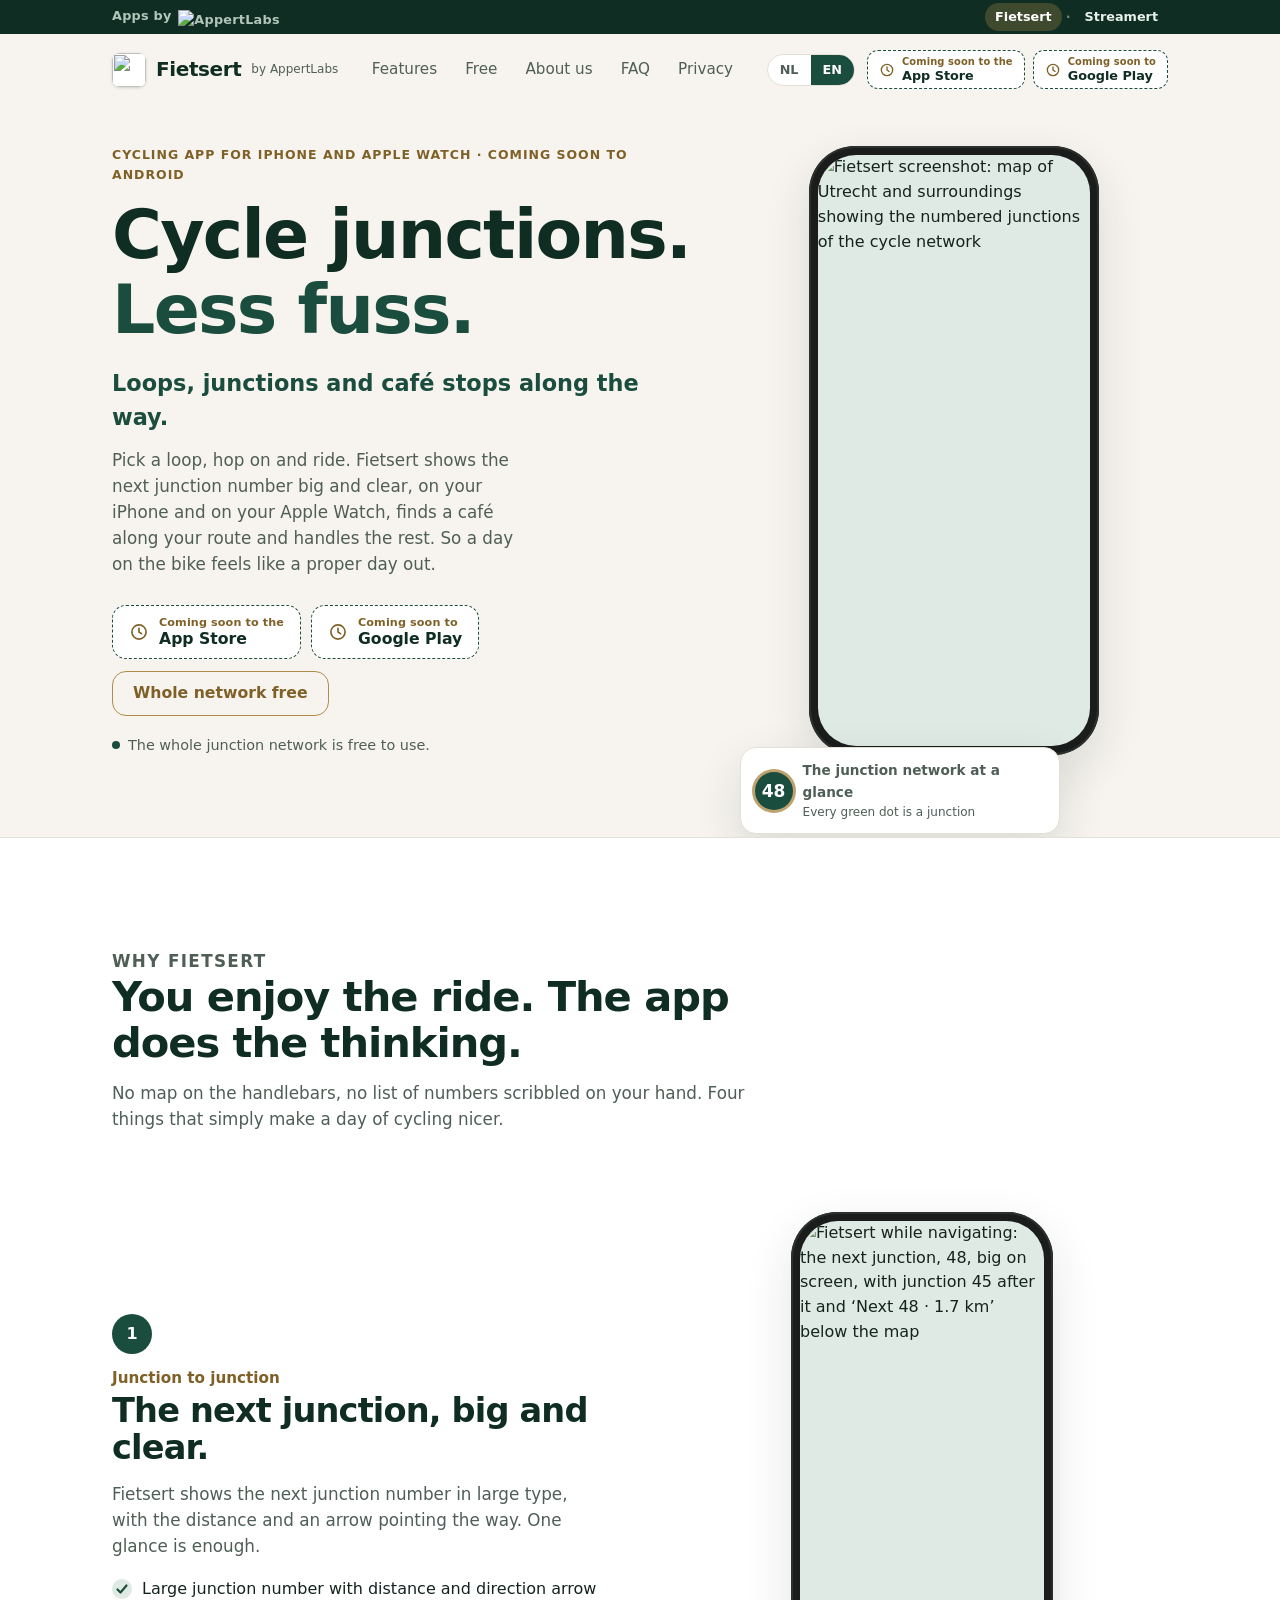
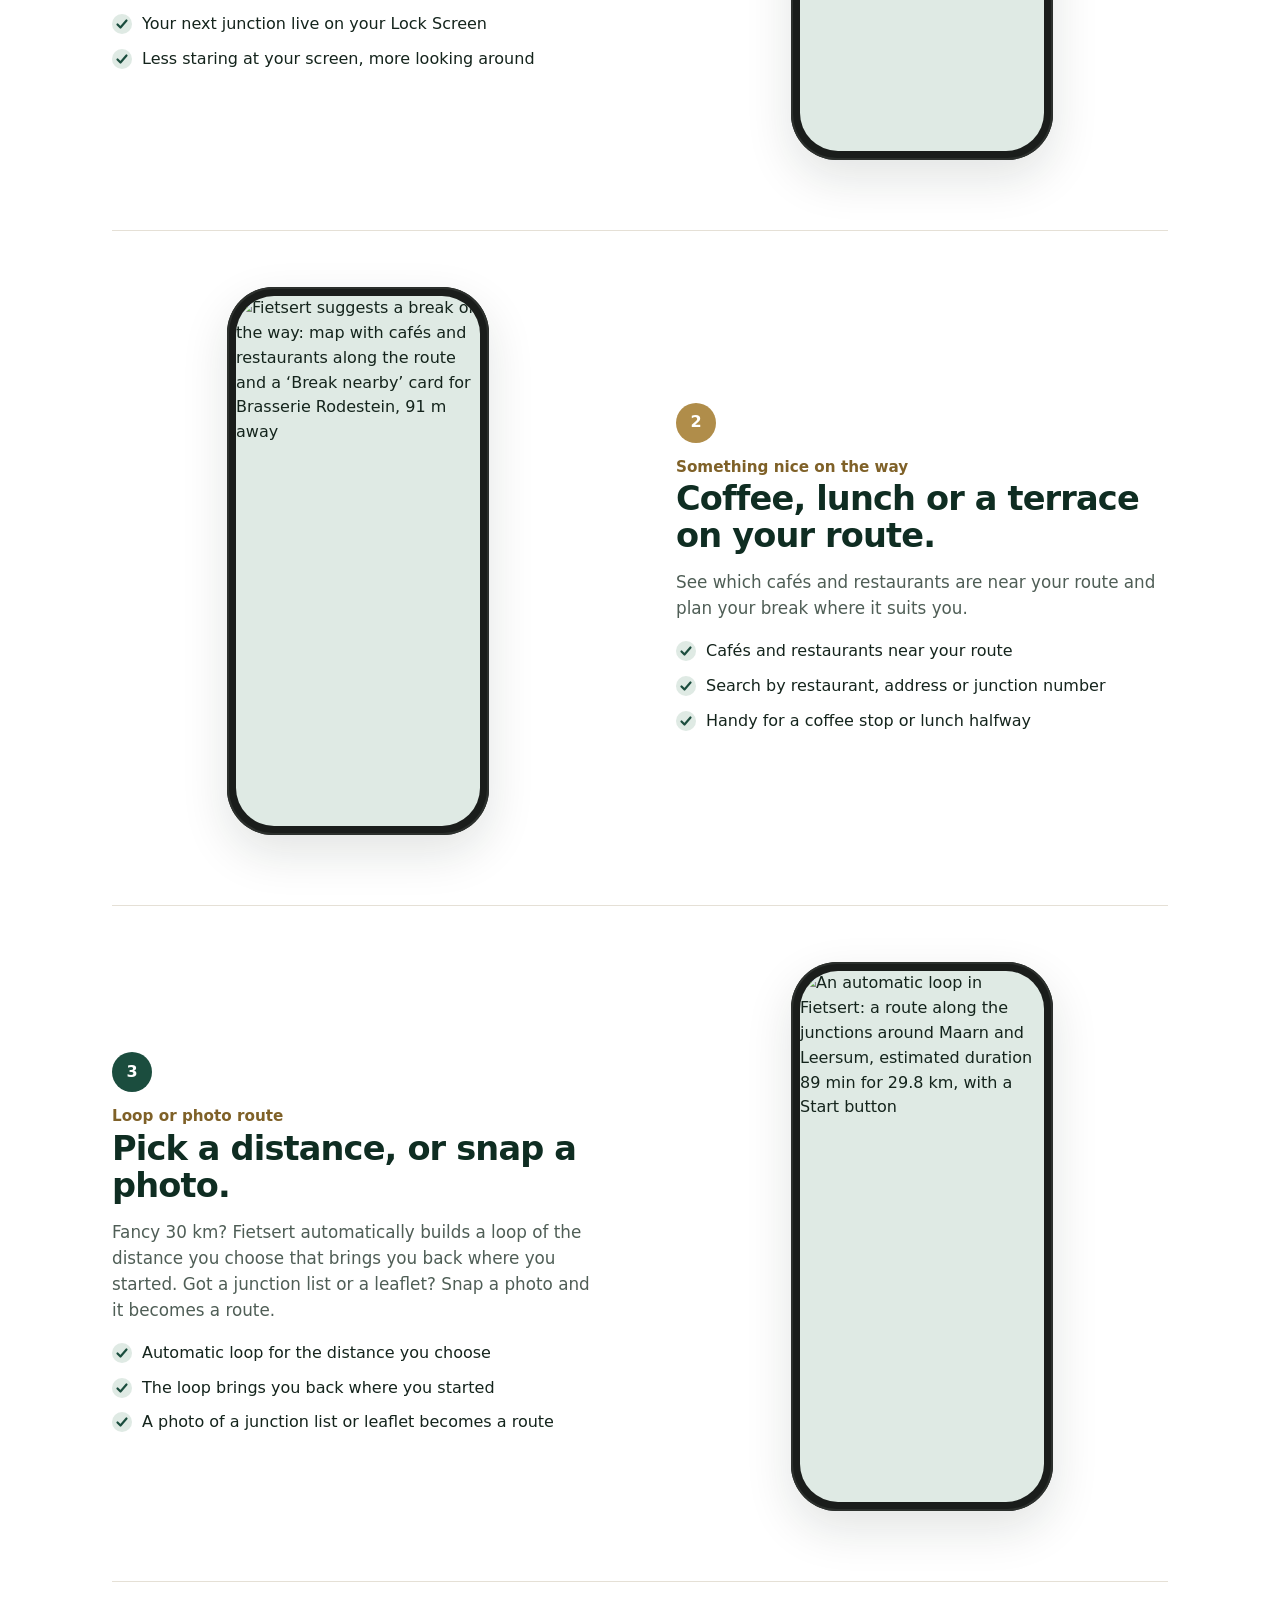
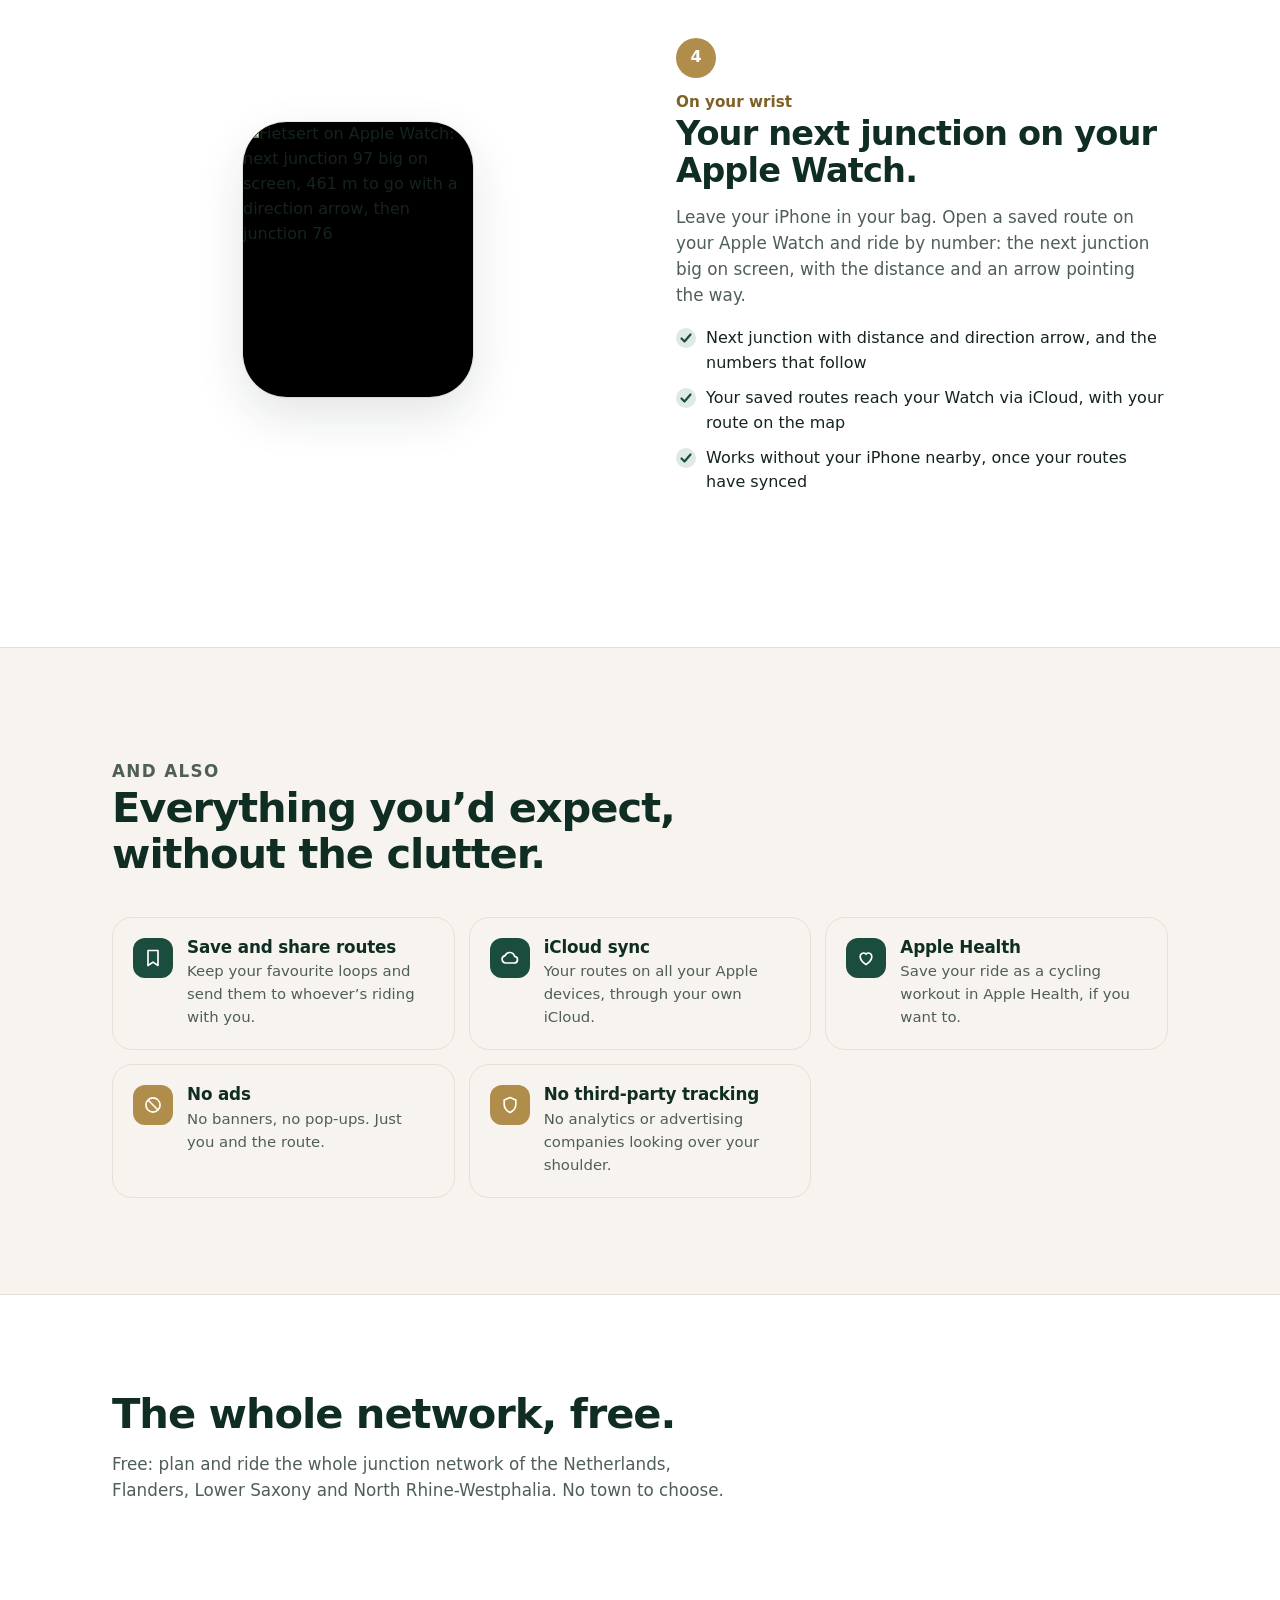
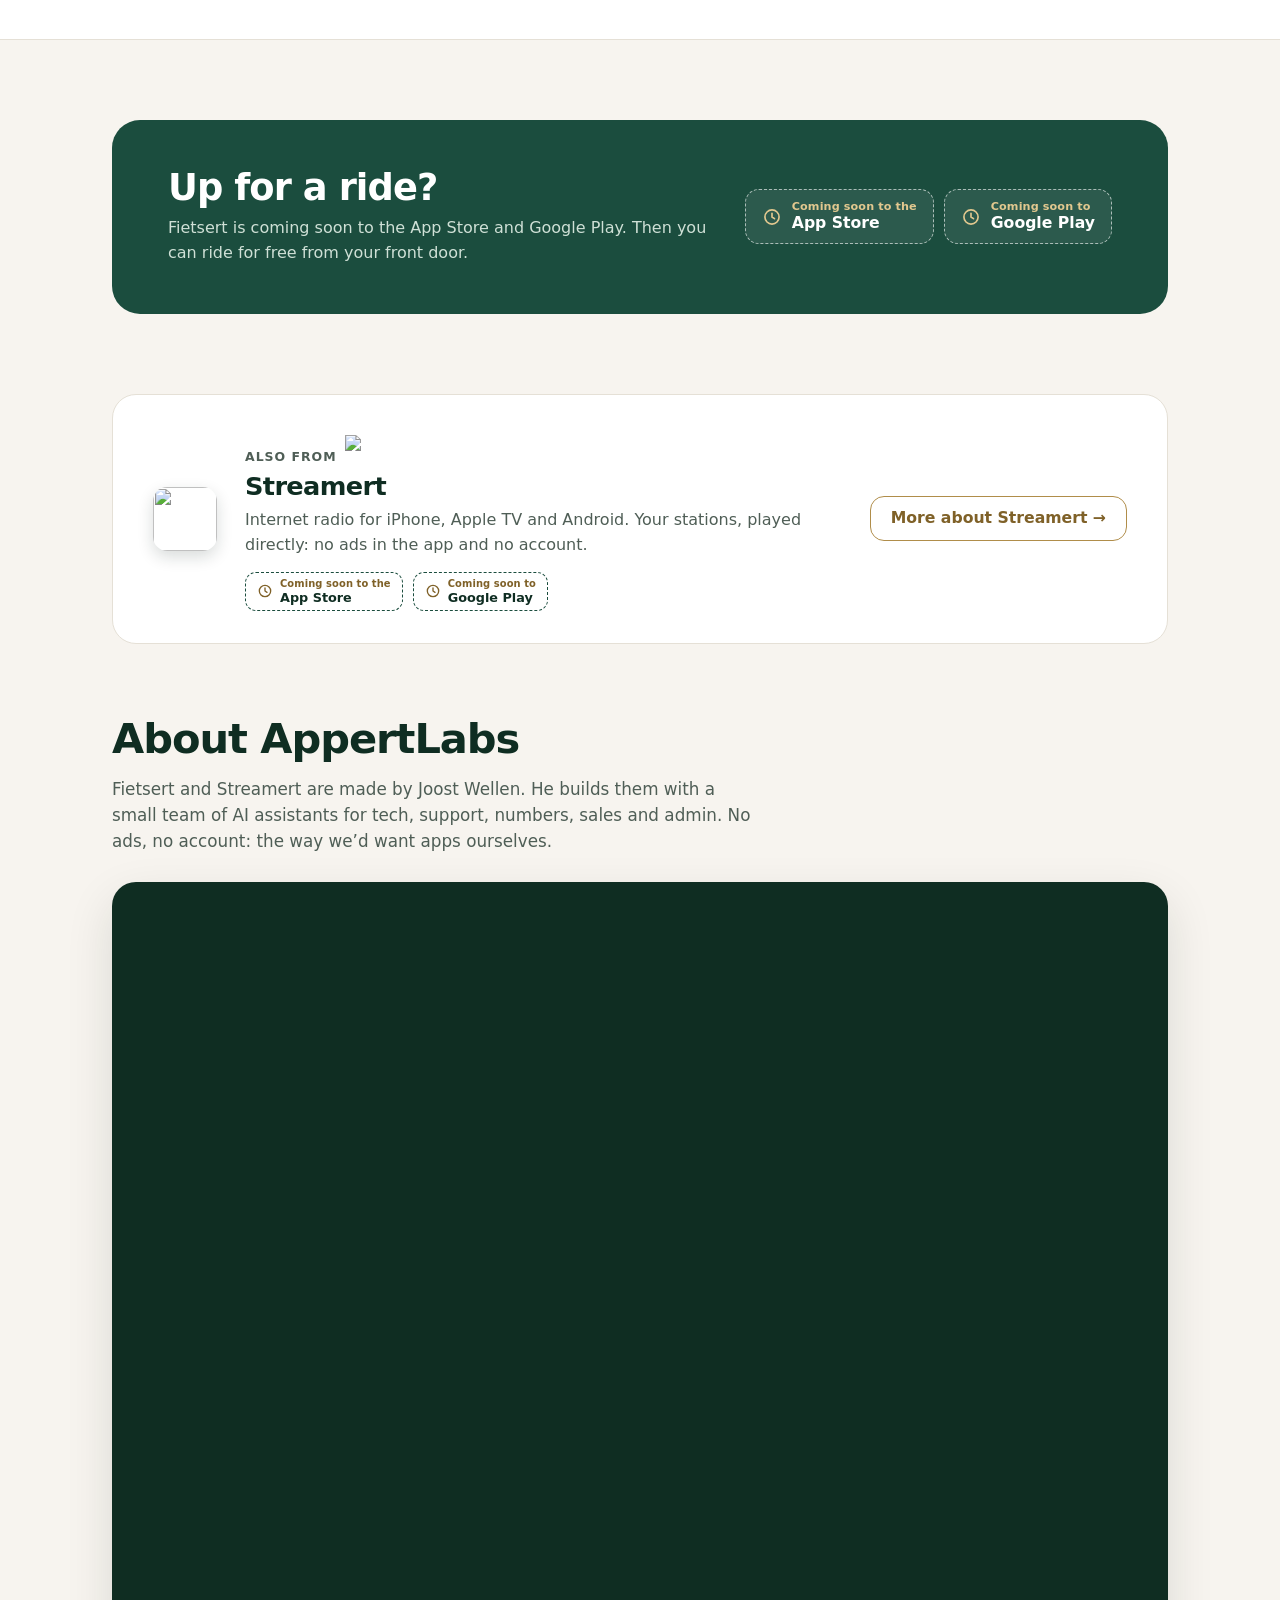
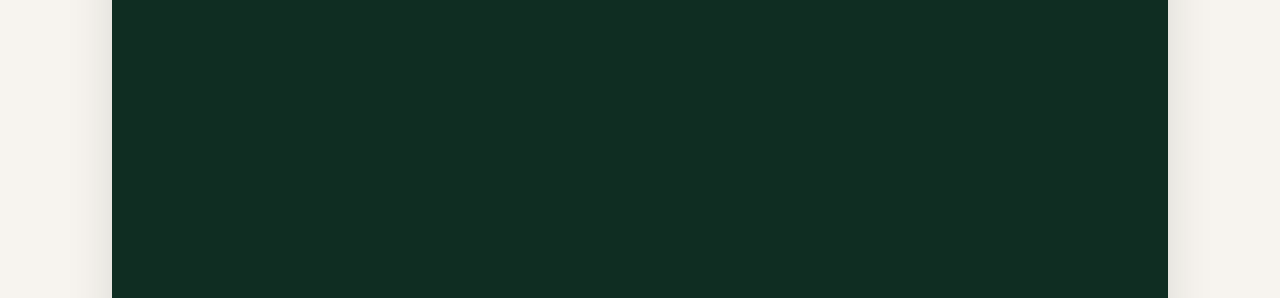
==== commit a2b2a244: "Merge branch 'main' into about-team-photo-7" ====
--- a/en/index.html
+++ b/en/index.html
@@ -275,12 +275,12 @@
     <div class="wrap">
       <div class="section-head">
         <h2 id="about-title">About AppertLabs</h2>
-        <p>Fietsert and Streamert are made by Joost Wellen. He builds them with a small team of AI assistants for tech, support, numbers and sales. No ads, no account: the way we’d want apps ourselves.</p>
+        <p>Fietsert and Streamert are made by Joost Wellen. He builds them with a small team of AI assistants for tech, support, numbers, sales and admin. No ads, no account: the way we’d want apps ourselves.</p>
       </div>
       <figure class="team-photo">
         <picture>
-          <source media="(max-width: 599px)" srcset="../assets/appertlabs-team-square-800.webp 800w, ../assets/appertlabs-team-square-1200.webp 1200w" sizes="calc(100vw - 40px)" width="1200" height="1500">
-          <img src="../assets/appertlabs-team-1600.webp" srcset="../assets/appertlabs-team-1600.webp 1600w, ../assets/appertlabs-team-2400.webp 2400w" sizes="(min-width: 1120px) 1056px, (min-width: 768px) calc(100vw - 64px), calc(100vw - 40px)" width="1600" height="900" alt="The AppertLabs team: Gwen (Commercial), Helena (Accountant &amp; legal), Yhost (Chief of Staff), Jennifer (Tech lead) and Femke (Support), all AI assistants." loading="lazy" decoding="async">
+          <source media="(max-width: 599px)" srcset="../assets/appertlabs-team7-square-800.webp 800w, ../assets/appertlabs-team7-square-1200.webp 1200w" sizes="calc(100vw - 40px)" width="1200" height="1500">
+          <img src="../assets/appertlabs-team7-1600.webp" srcset="../assets/appertlabs-team7-1600.webp 1600w, ../assets/appertlabs-team7-2400.webp 2400w" sizes="(min-width: 1120px) 1056px, (min-width: 768px) calc(100vw - 64px), calc(100vw - 40px)" width="1600" height="900" alt="The AppertLabs team: Gwen (Commercial), Helena (Accountant &amp; legal), Nora (Personal admin), Yhost (Chief of Staff), Jennifer (Tech lead), Femke (Support) and Anouk (Money scout), all AI assistants." loading="lazy" decoding="async">
         </picture>
         <figcaption>All portraits are AI-generated.</figcaption>
       </figure>
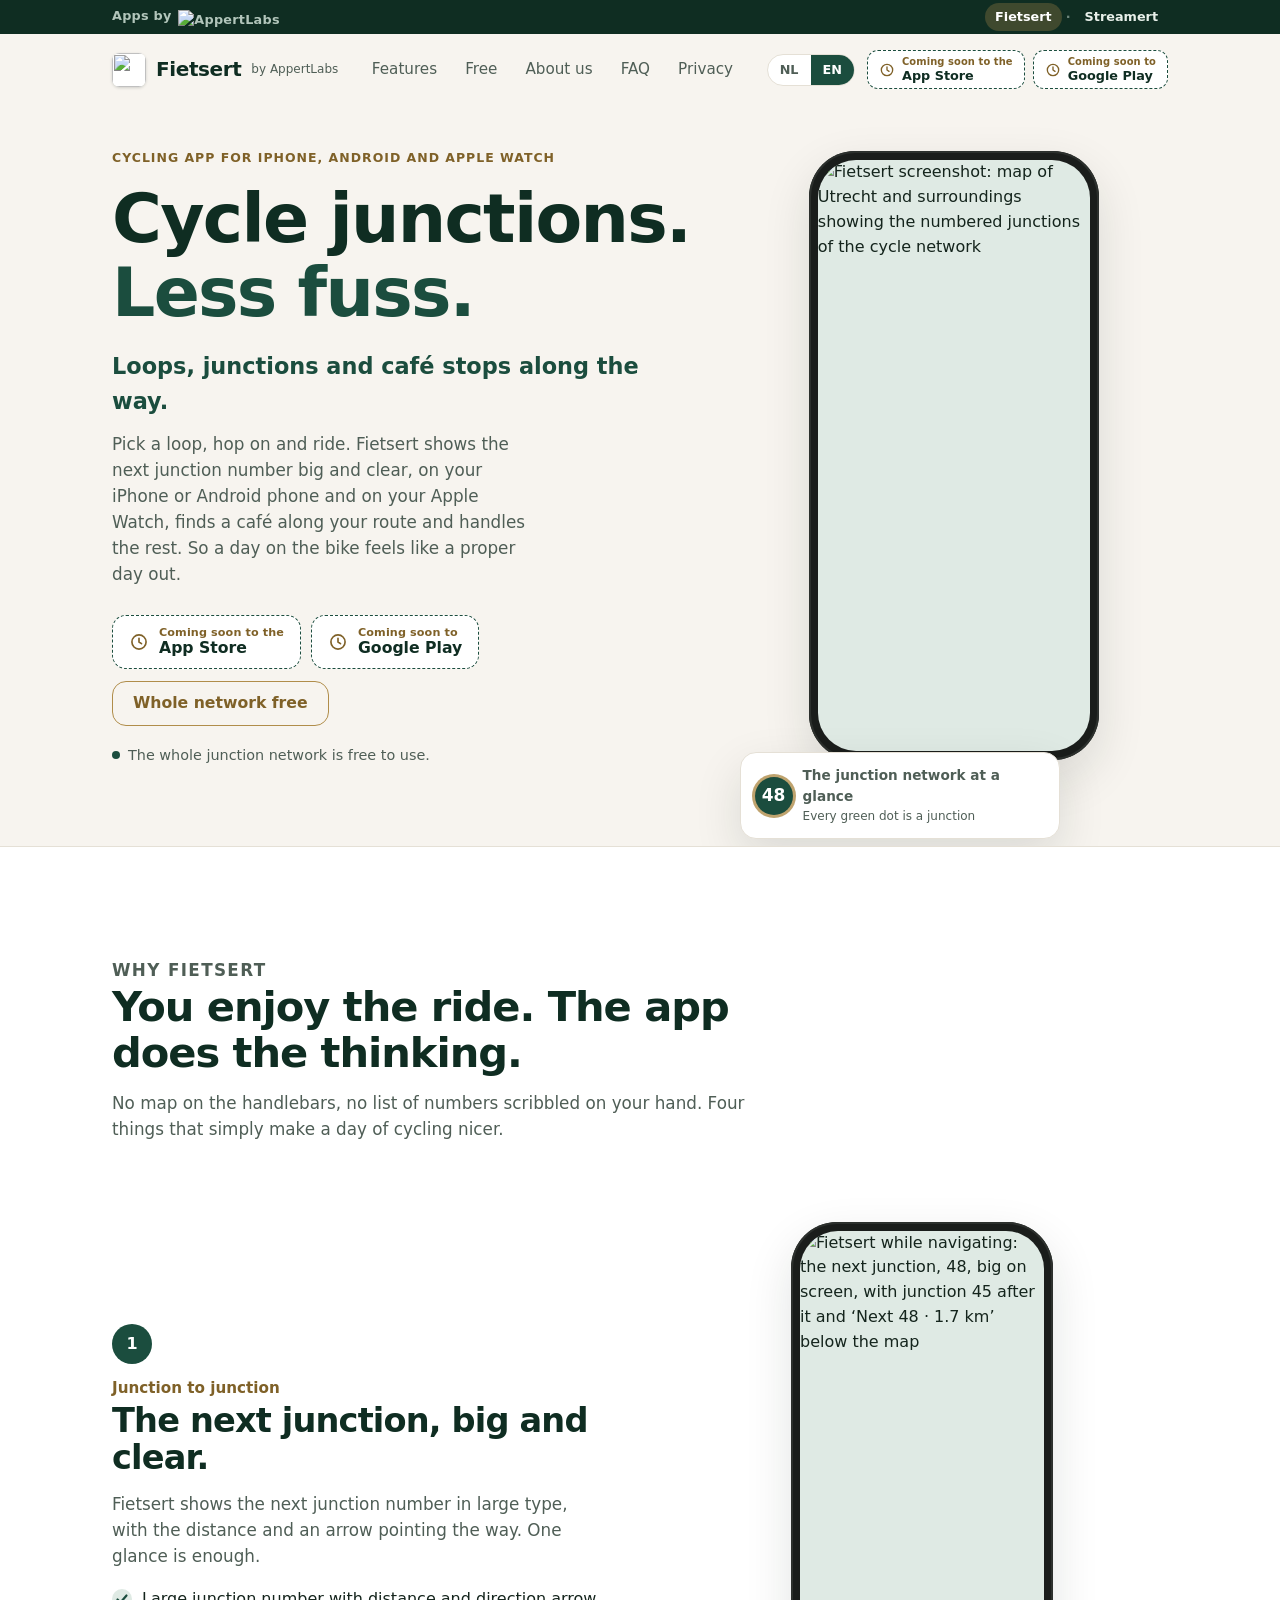
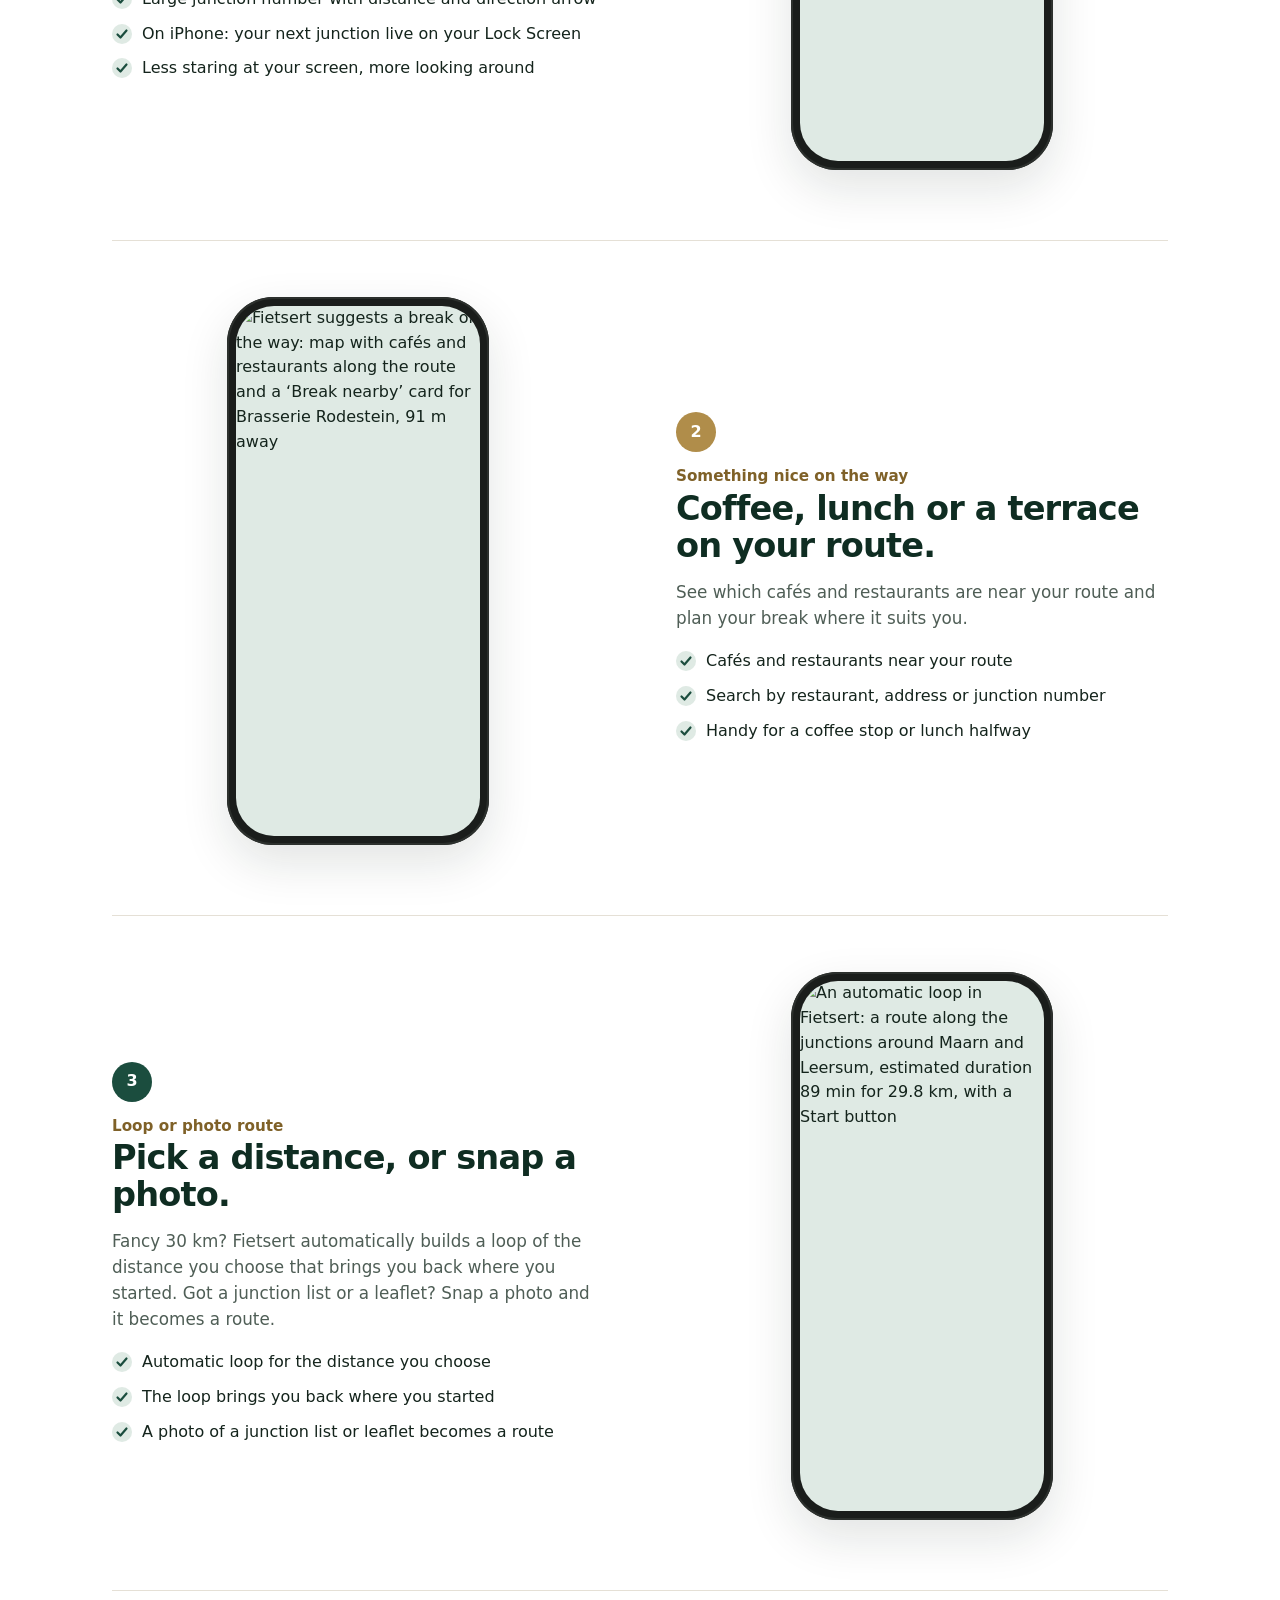
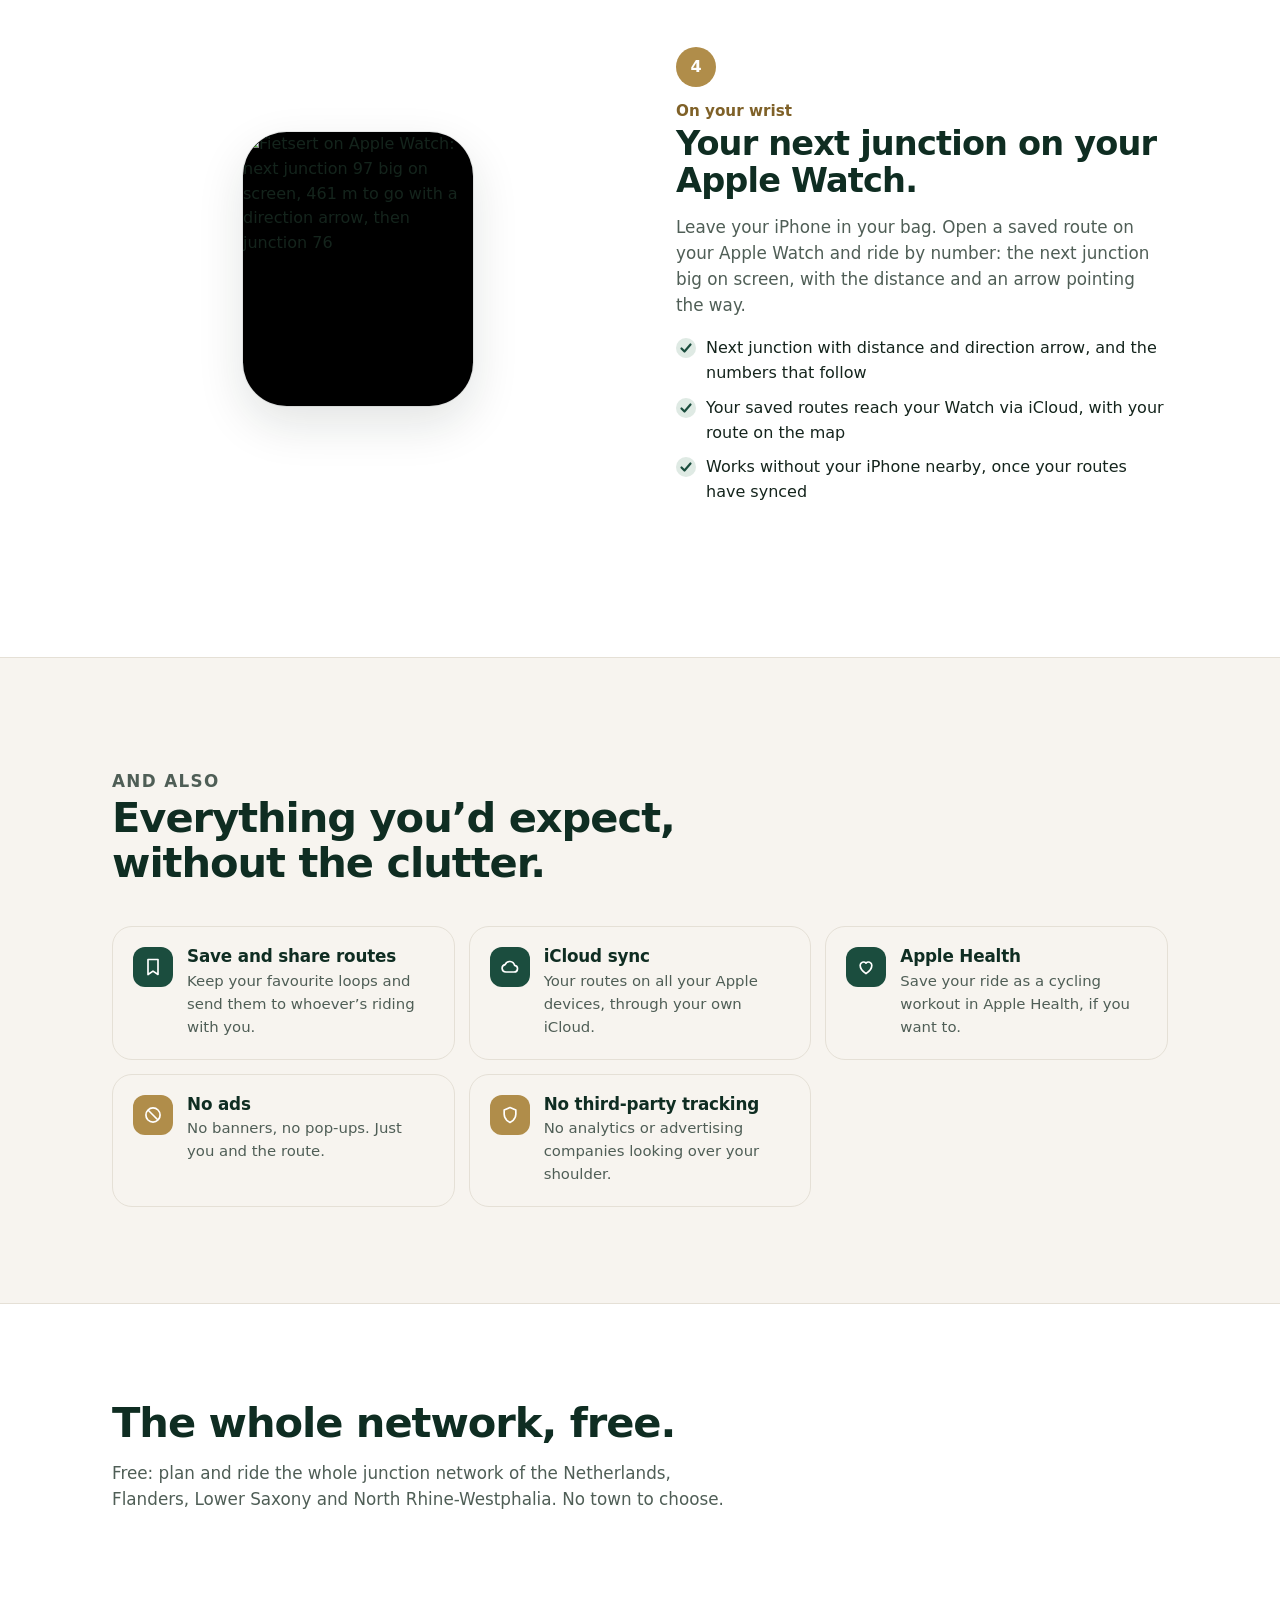
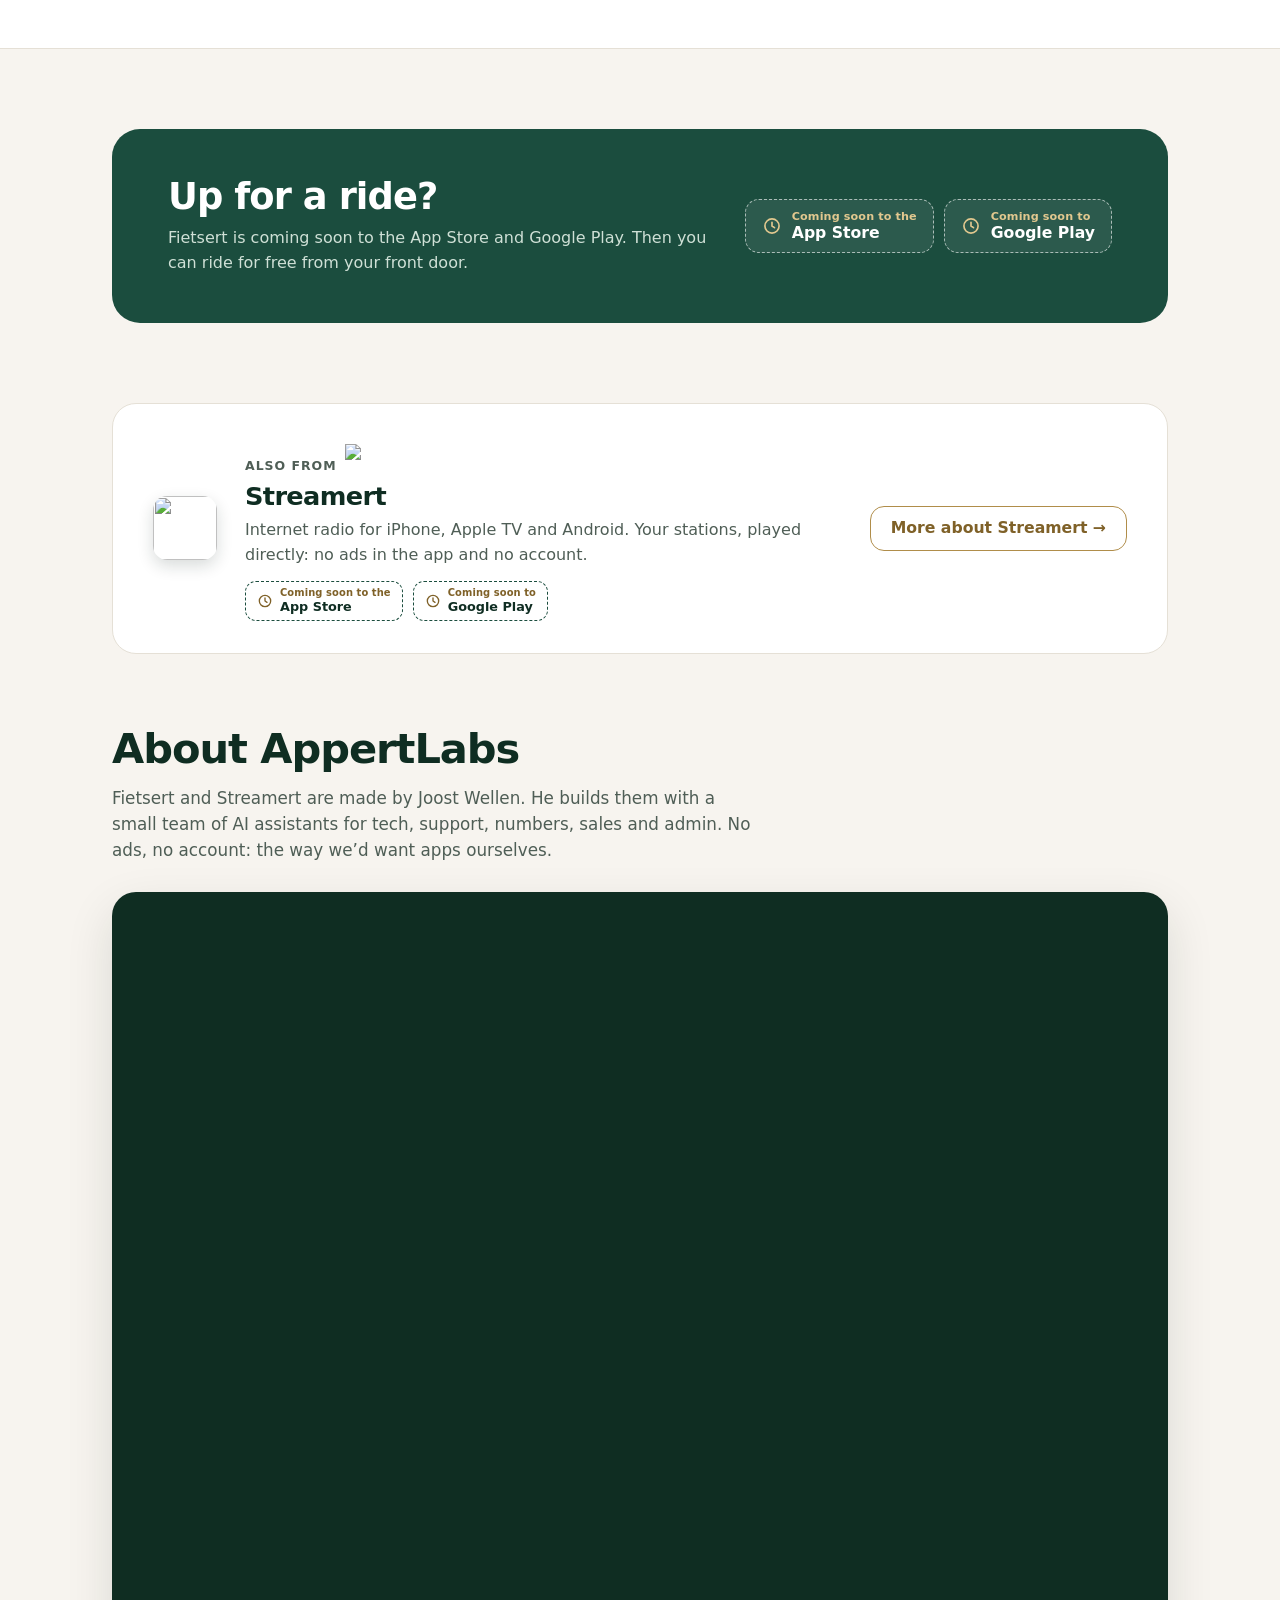
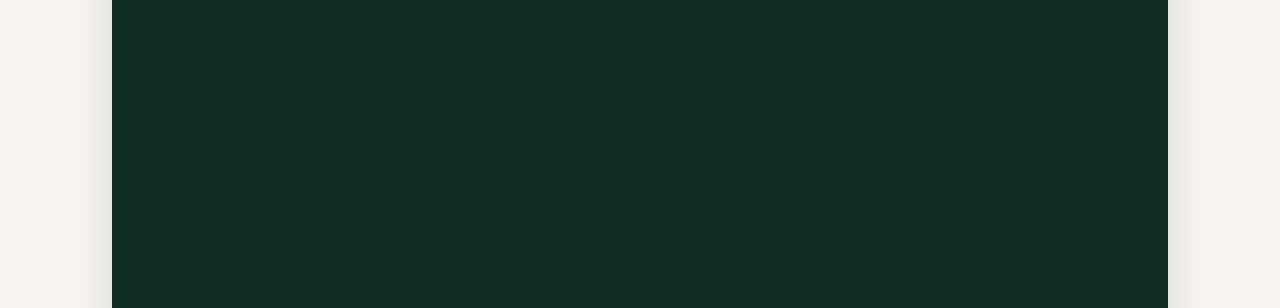
==== commit dee9179e: "Homepage: Fietsert for iPhone and Android phones (NL+EN) Meta/og description, hero eyebrow and lede " ====
--- a/en/index.html
+++ b/en/index.html
@@ -4,7 +4,7 @@
 <meta charset="utf-8">
 <meta name="viewport" content="width=device-width, initial-scale=1">
 <title>Fietsert – cycle junctions with less fuss | cycling app by AppertLabs</title>
-<meta name="description" content="Fietsert is the app for cycling the Dutch junction network (knooppunten), coming soon to the App Store: guidance from junction to junction with the next junction big on screen, on your lock screen and on your Apple Watch, café stops along the way, automatic loops and routes from a photo. No ads, no account.">
+<meta name="description" content="Fietsert is the app for cycling the Dutch junction network (knooppunten), for iPhone and Android, coming soon to the App Store and Google Play: guidance from junction to junction with the next junction big on screen (on iPhone also on your lock screen and on your Apple Watch), café stops along the way, automatic loops and routes from a photo. No ads, no account.">
 <meta name="theme-color" content="#1b4d3e">
 <link rel="canonical" href="https://appert.nu/en/">
 <link rel="alternate" hreflang="nl" href="https://appert.nu/">
@@ -16,7 +16,7 @@
 <meta property="og:locale:alternate" content="nl_NL">
 <meta property="og:url" content="https://appert.nu/en/">
 <meta property="og:title" content="Fietsert – Cycle junctions. Less fuss.">
-<meta property="og:description" content="Loops, junctions and café stops along the way. The calm cycle-junction app for iPhone and Apple Watch. Coming soon to the App Store and Google Play. No ads, no account.">
+<meta property="og:description" content="Loops, junctions and café stops along the way. The calm cycle-junction app for iPhone, Android and Apple Watch. Coming soon to the App Store and Google Play. No ads, no account.">
 <meta property="og:image" content="https://appert.nu/assets/og-image-en.png">
 <meta property="og:image:width" content="1200">
 <meta property="og:image:height" content="630">
@@ -73,10 +73,10 @@
   <section class="hero">
     <div class="wrap">
       <div>
-        <p class="eyebrow">Cycling app for iPhone and Apple Watch · coming soon to Android</p>
+        <p class="eyebrow">Cycling app for iPhone, Android and Apple Watch</p>
         <h1><span class="line">Cycle junctions.</span> <span class="line accent">Less fuss.</span></h1>
         <p class="subline">Loops, junctions and café stops along the way.</p>
-        <p class="lede">Pick a loop, hop on and ride. Fietsert shows the next junction number big and clear, on your iPhone and on your Apple Watch, finds a café along your route and handles the rest. So a day on the bike feels like a proper day out.</p>
+        <p class="lede">Pick a loop, hop on and ride. Fietsert shows the next junction number big and clear, on your iPhone or Android phone and on your Apple Watch, finds a café along your route and handles the rest. So a day on the bike feels like a proper day out.</p>
         <div class="cta-row">
           <div class="store-soon" role="group" aria-label="Coming soon">
             <!-- TODO: not live yet. Replace this "coming soon" label with a real App Store link (with Apple's official badge, hosted locally in assets/) once Fietsert is on the App Store -->
@@ -119,7 +119,7 @@
           <p>Fietsert shows the next junction number in large type, with the distance and an arrow pointing the way. One glance is enough.</p>
           <ul class="ticks">
             <li>Large junction number with distance and direction arrow</li>
-            <li>Your next junction live on your Lock Screen</li>
+            <li>On iPhone: your next junction live on your Lock Screen</li>
             <li>Less staring at your screen, more looking around</li>
           </ul>
         </div>
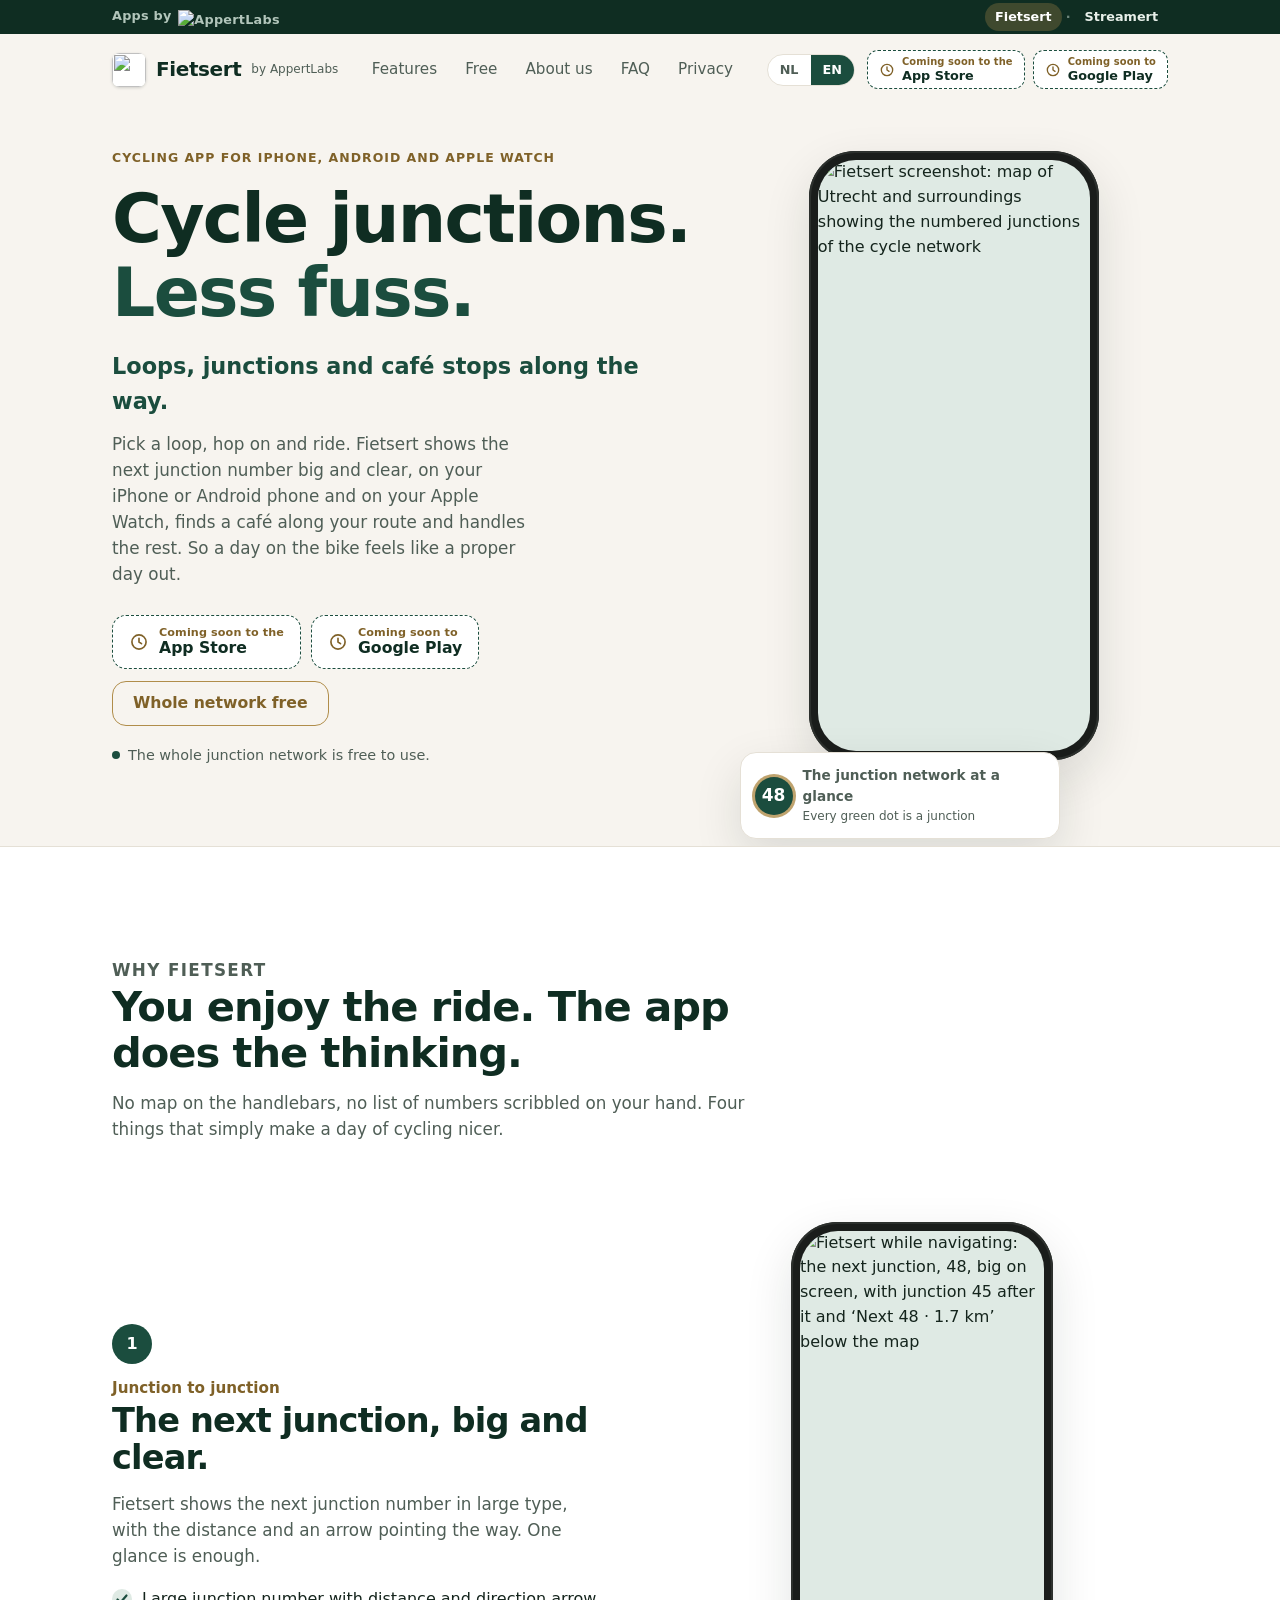
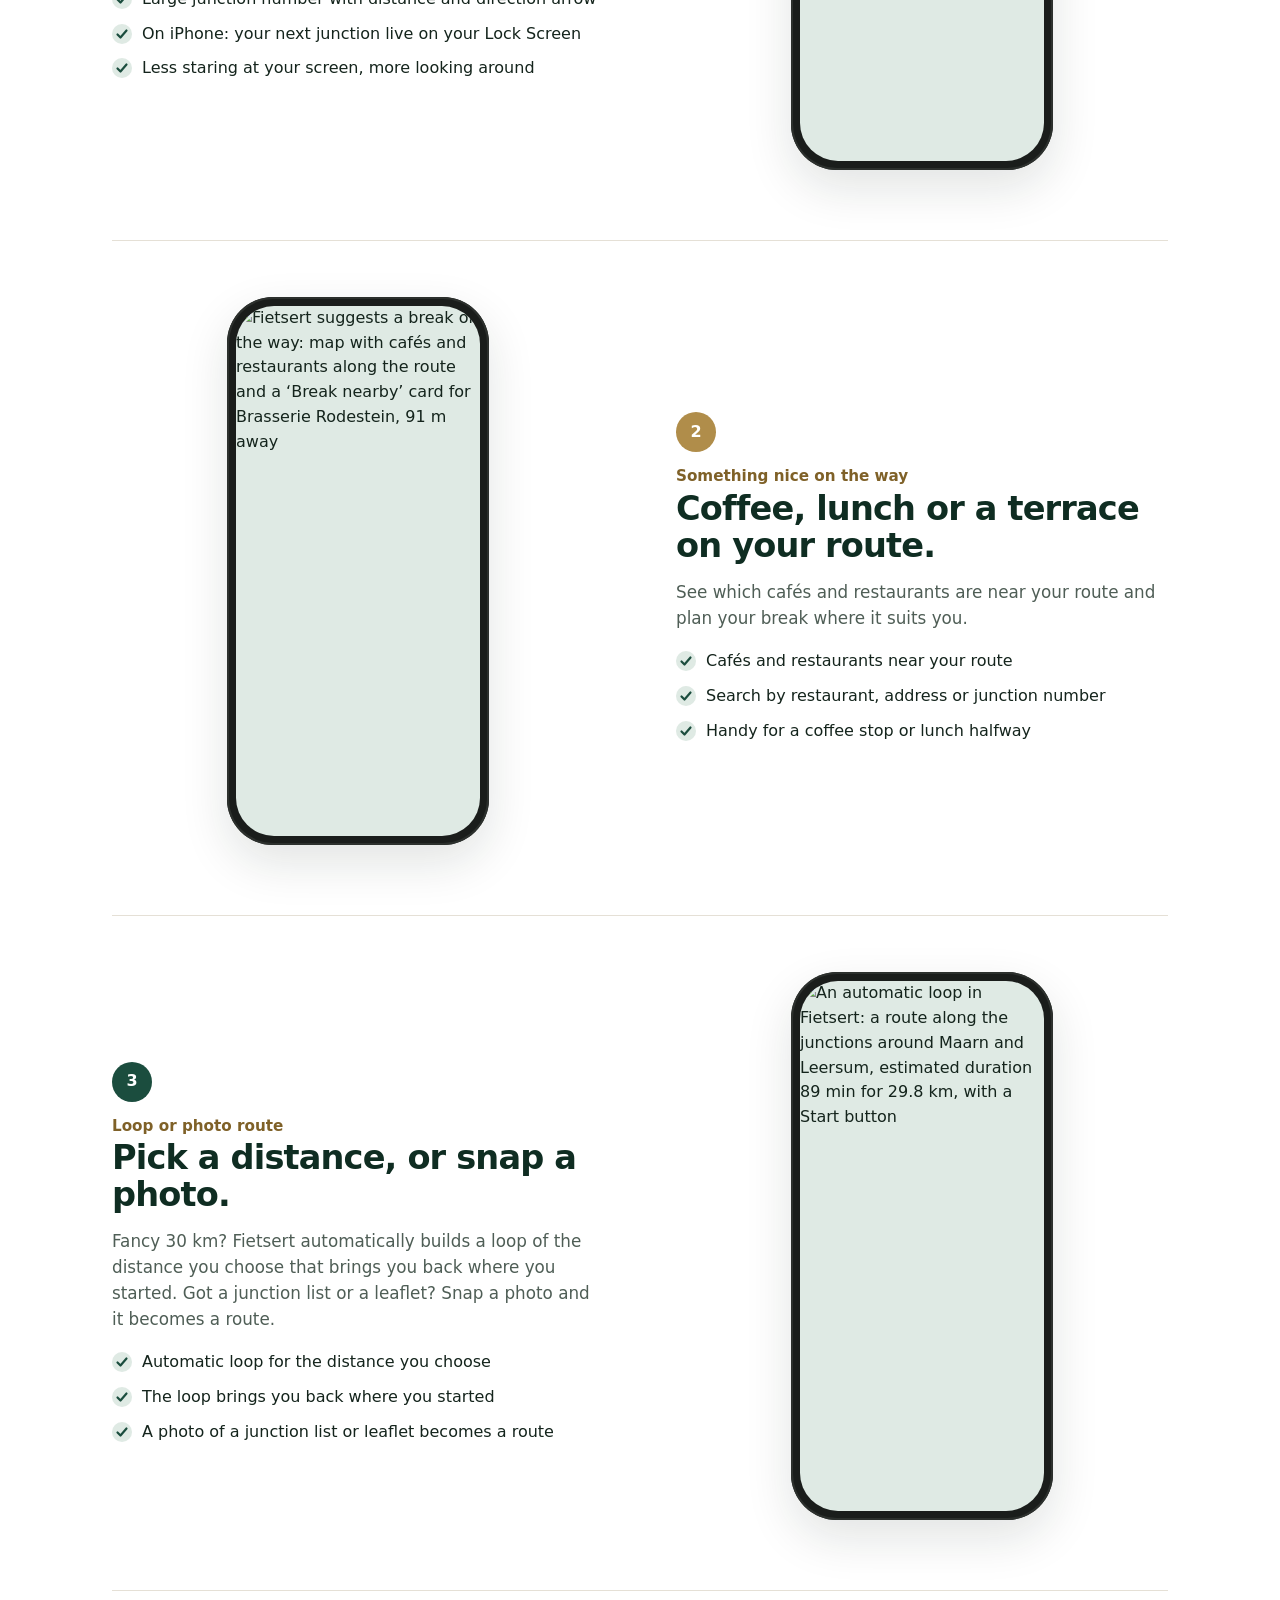
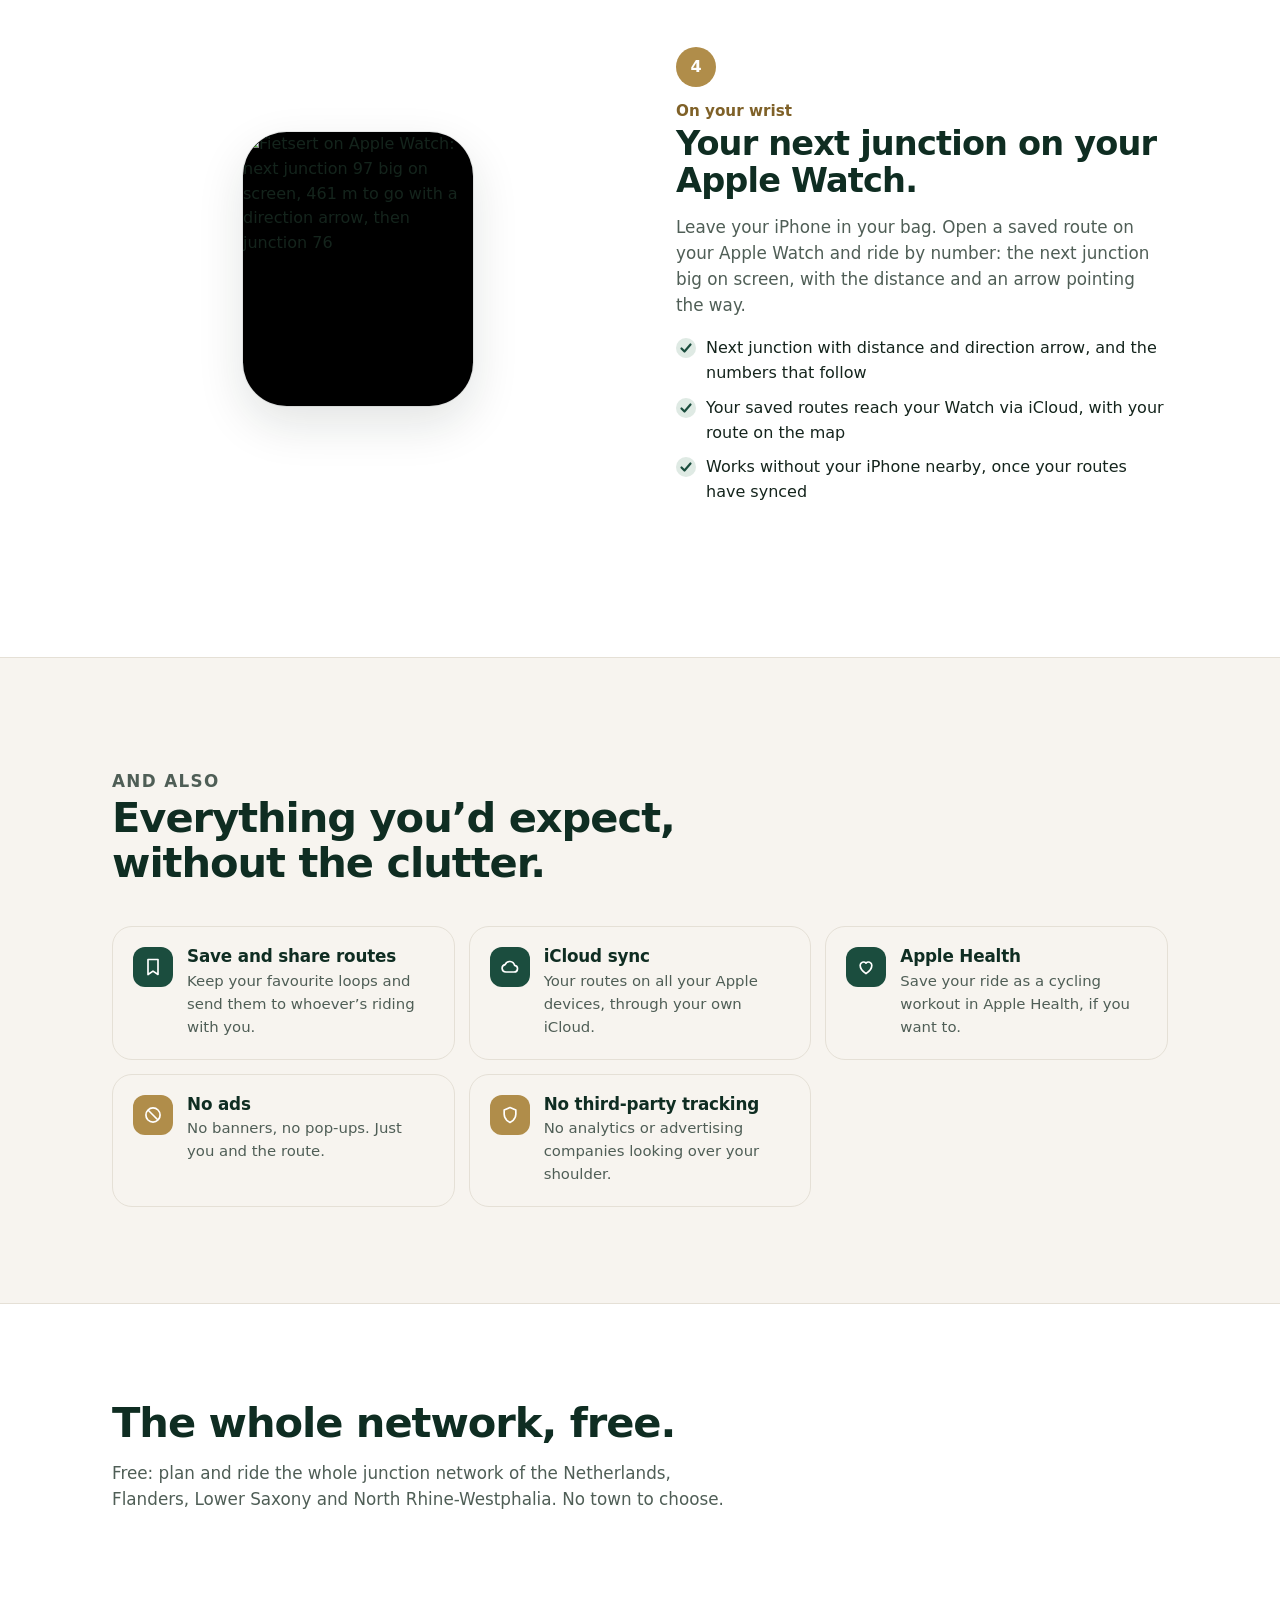
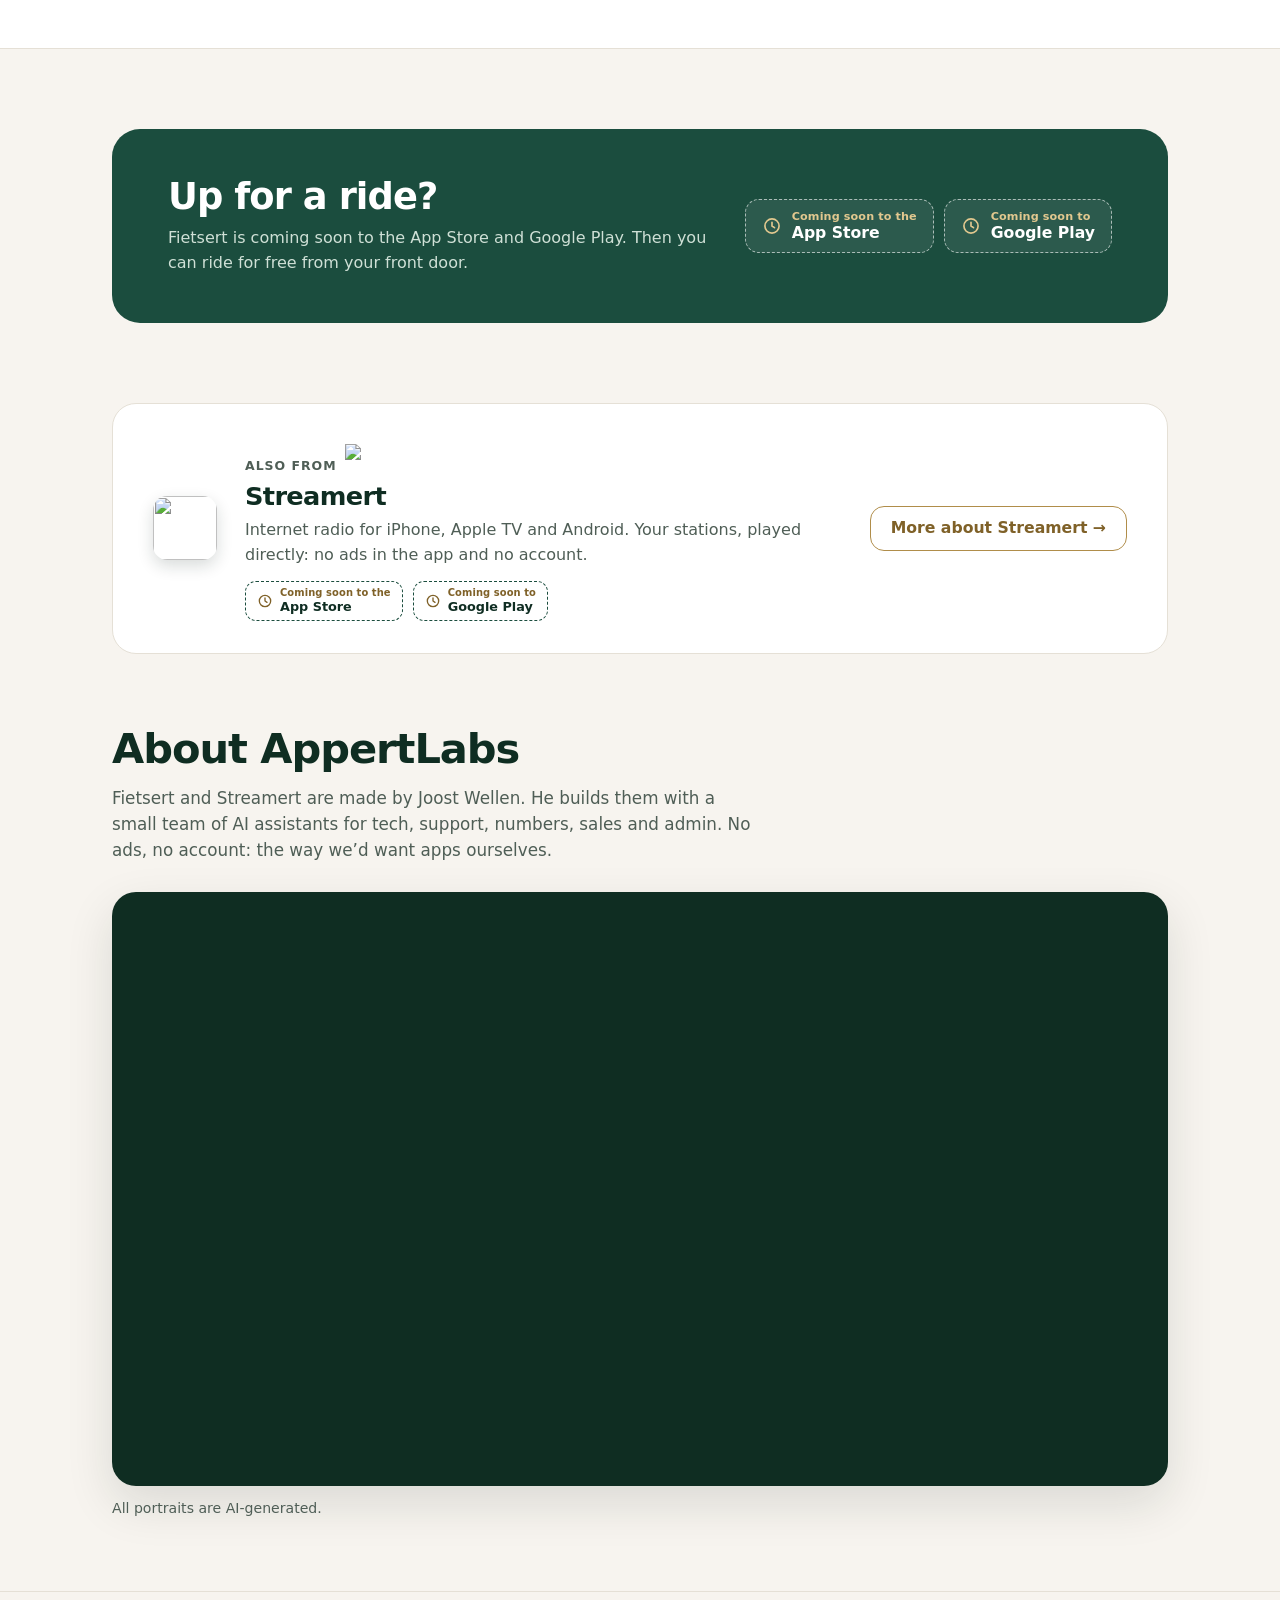
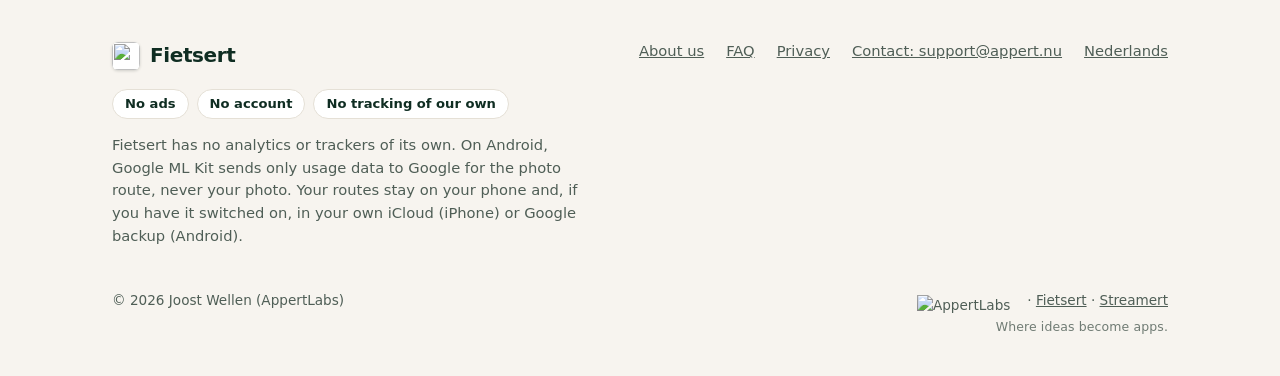
==== commit dd524ac4: "Privacy + FAQ: Fietsert photo route on Android (ML Kit), NL+EN (#55) * Privacy + FAQ: Fietsert photo" ====
--- a/en/index.html
+++ b/en/index.html
@@ -297,9 +297,9 @@
         <ul class="footer-pledge">
           <li>No ads</li>
           <li>No account</li>
-          <li>Data only via iCloud/Apple</li>
+          <li>No tracking of our own</li>
         </ul>
-        <p>Fietsert uses no analytics or trackers. Your routes stay on your iPhone and in your own iCloud.</p>
+        <p>Fietsert has no analytics or trackers of its own. On Android, Google ML Kit sends only usage data to Google for the photo route, never your photo. Your routes stay on your phone and, if you have it switched on, in your own iCloud (iPhone) or Google backup (Android).</p>
       </div>
       <nav class="footer-links" aria-label="Footer">
         <a href="#about">About us</a>
